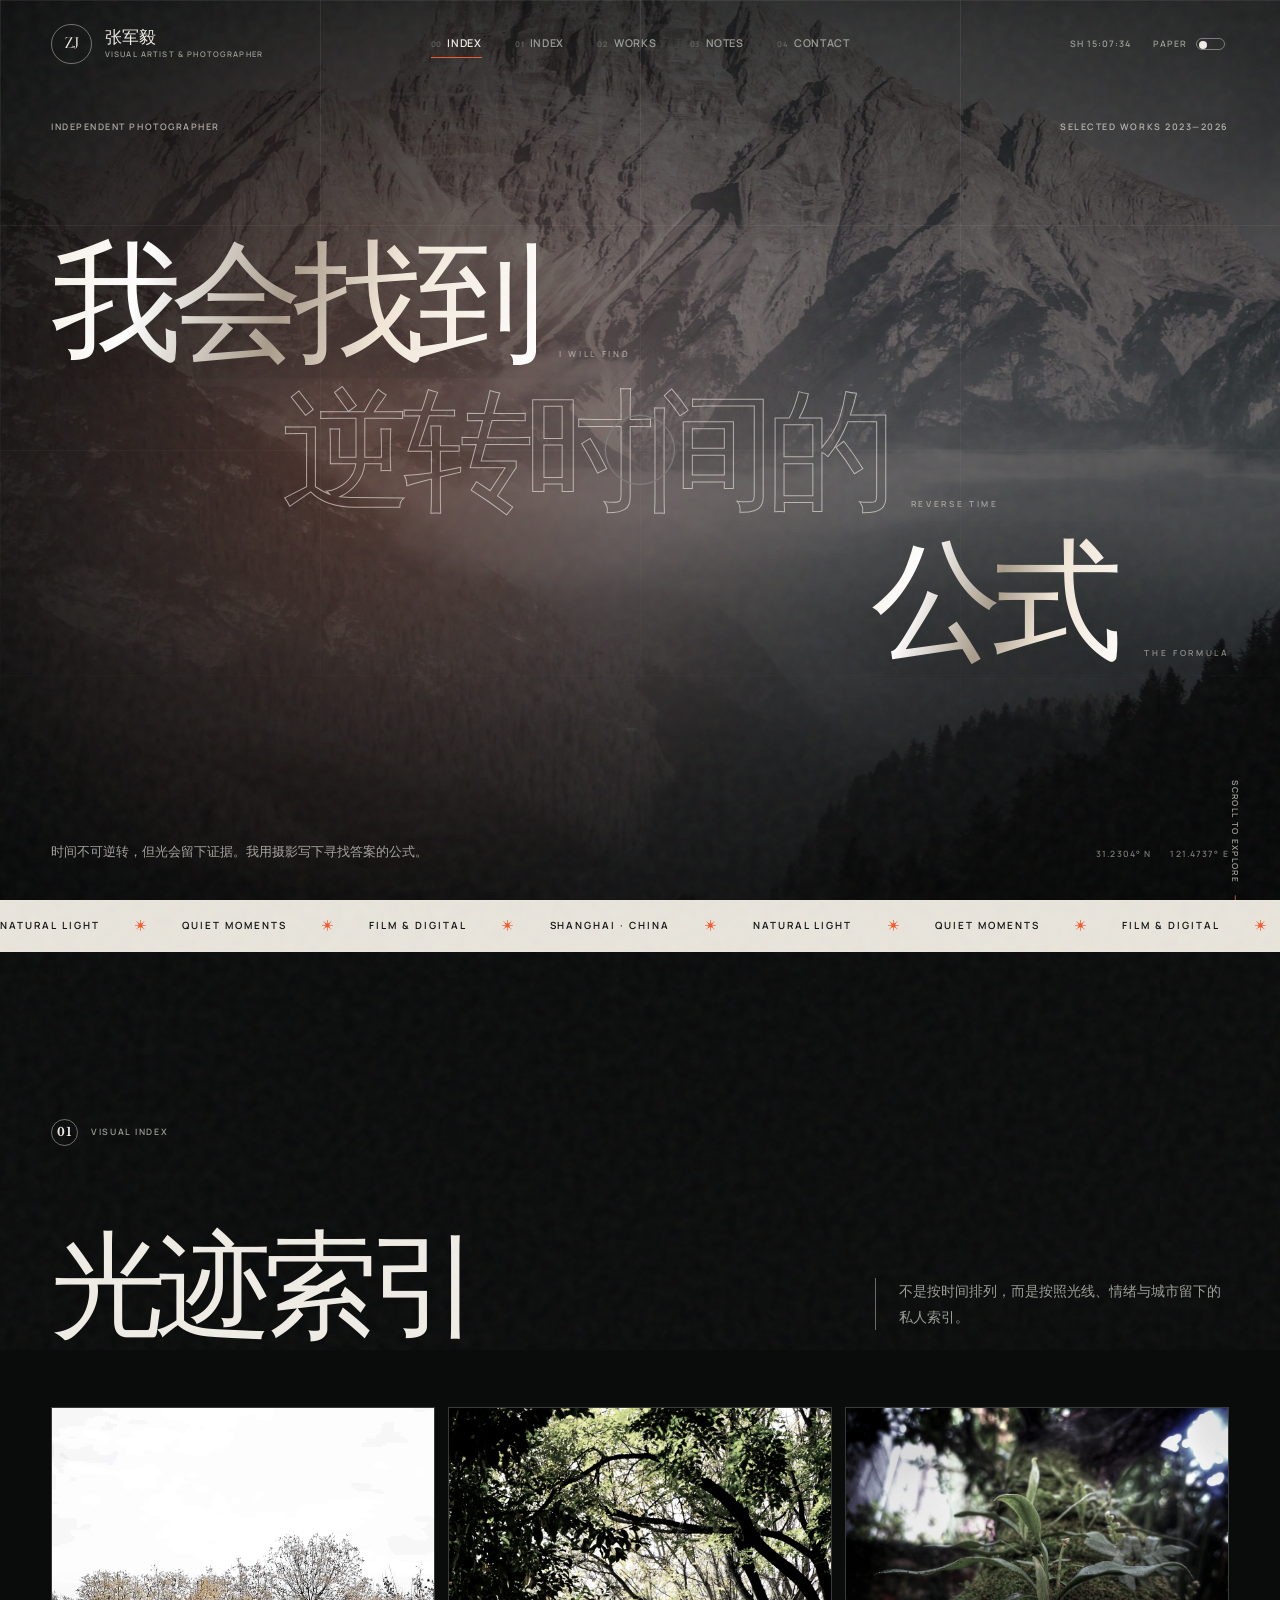
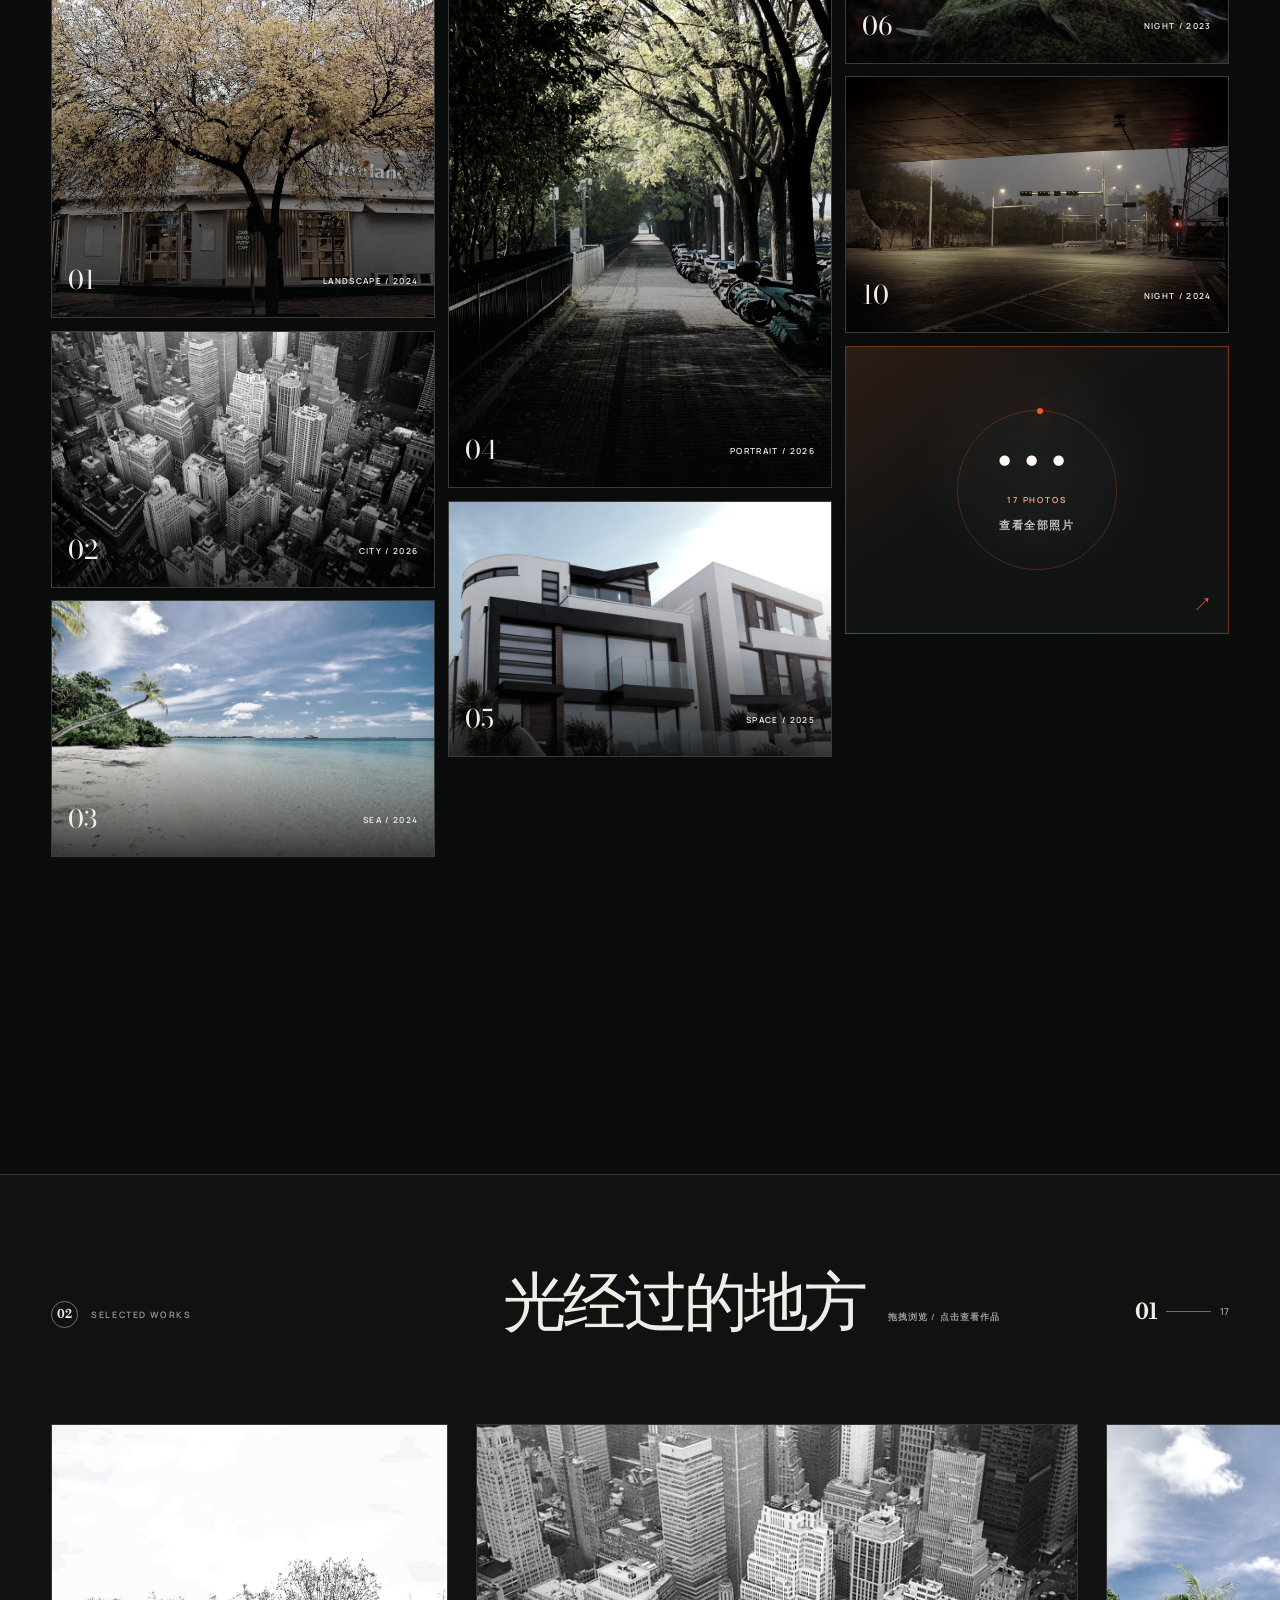
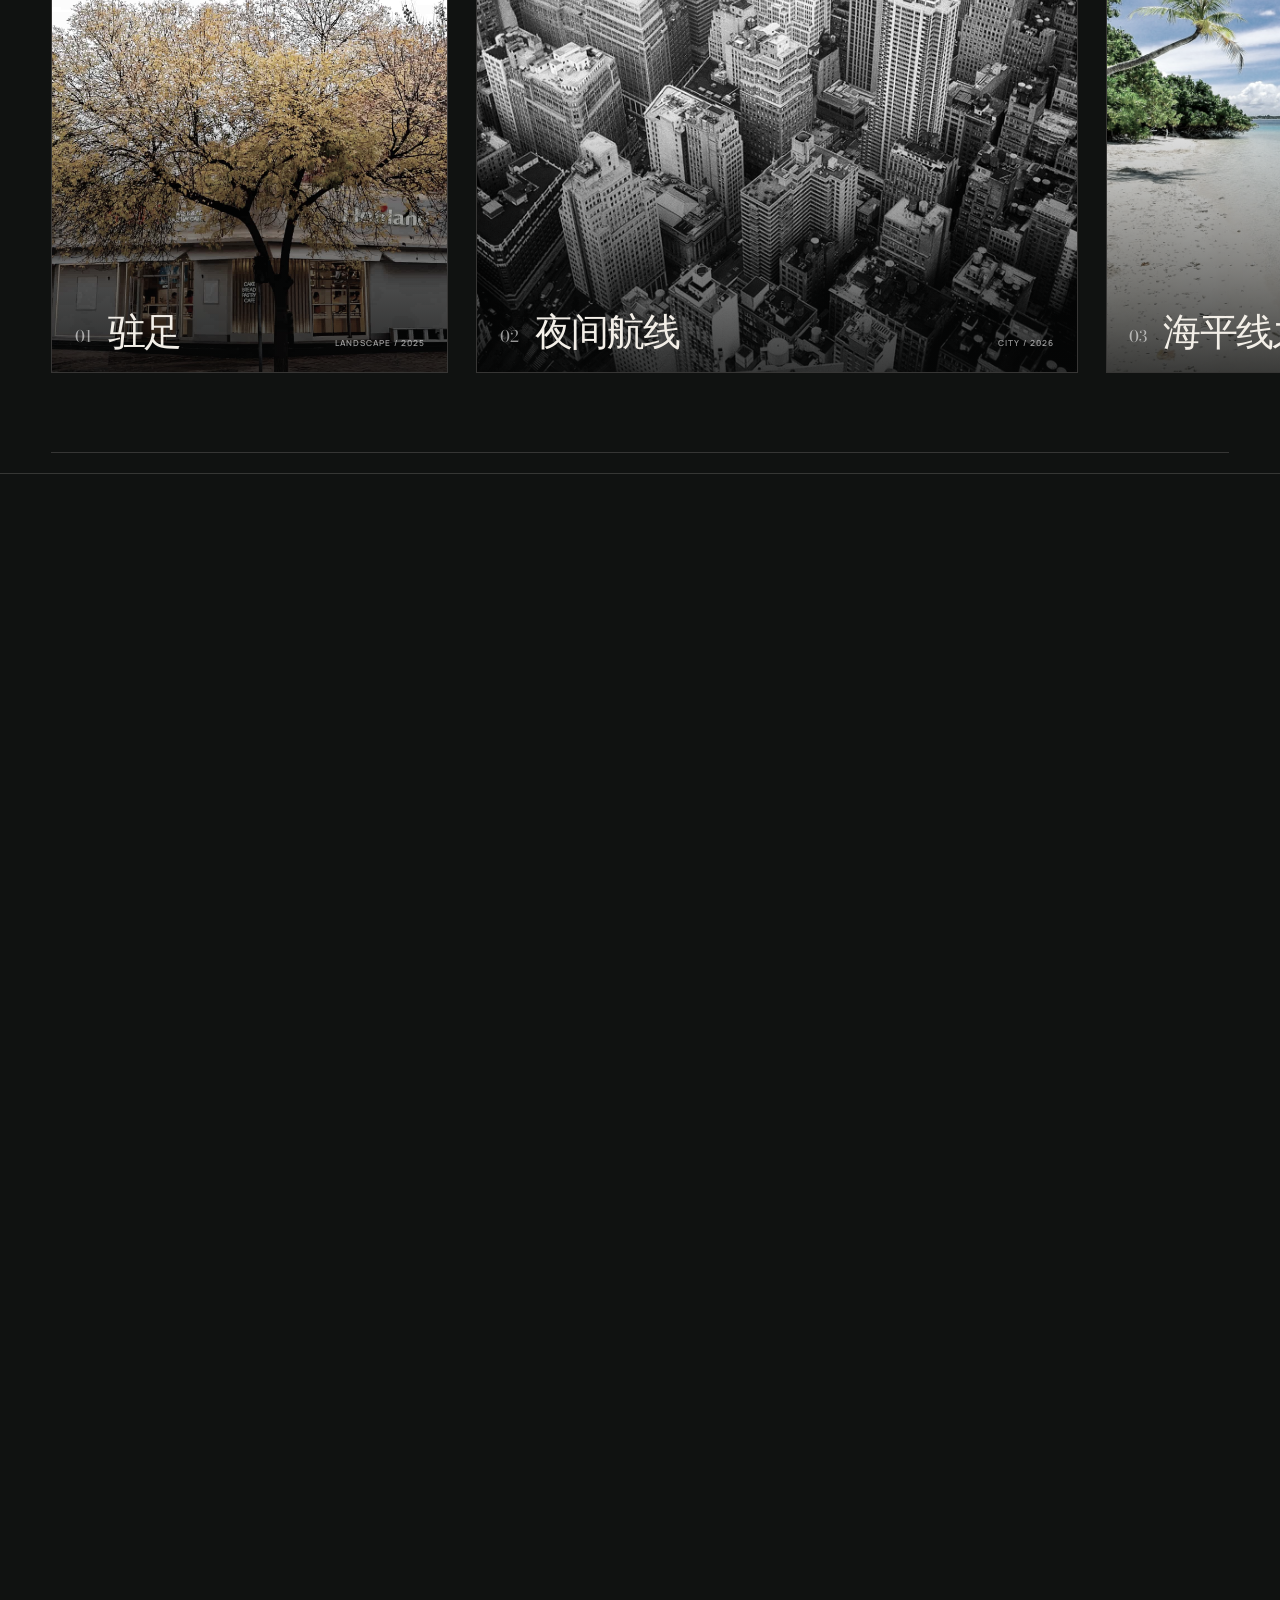
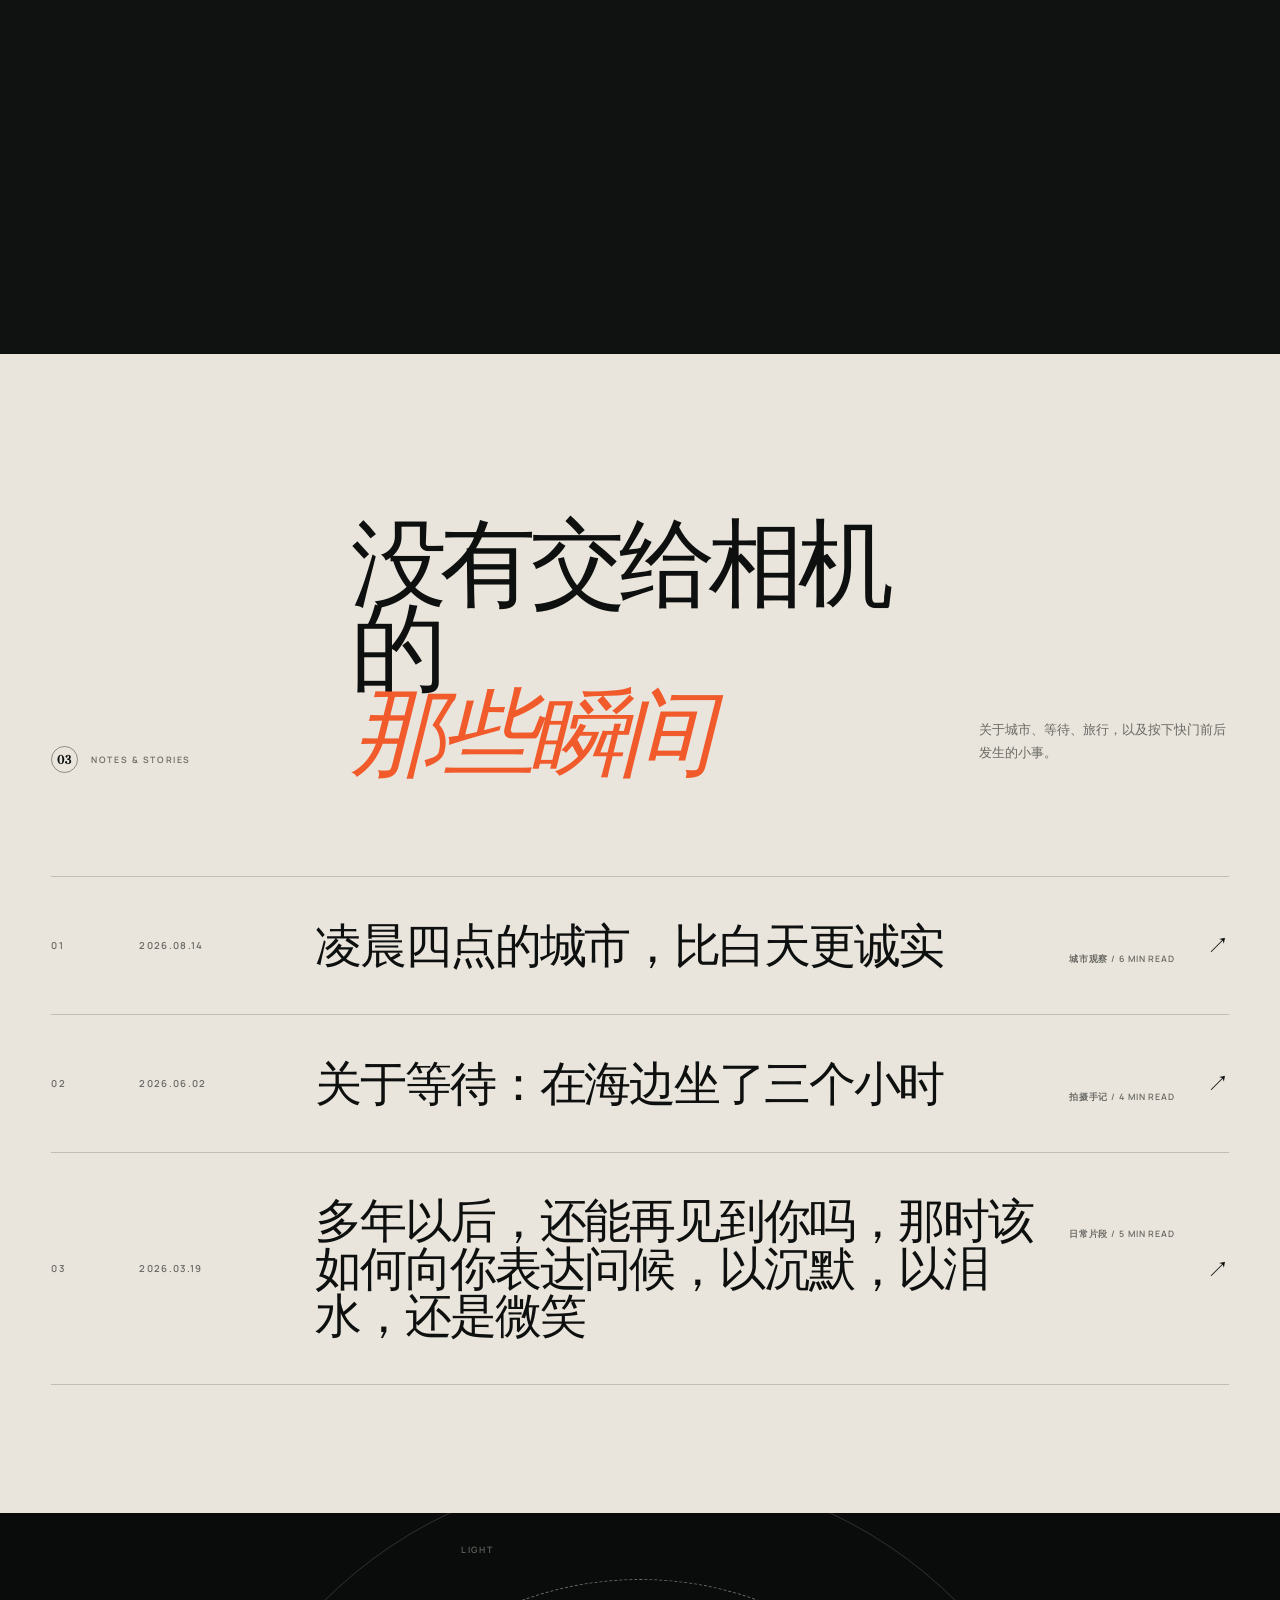
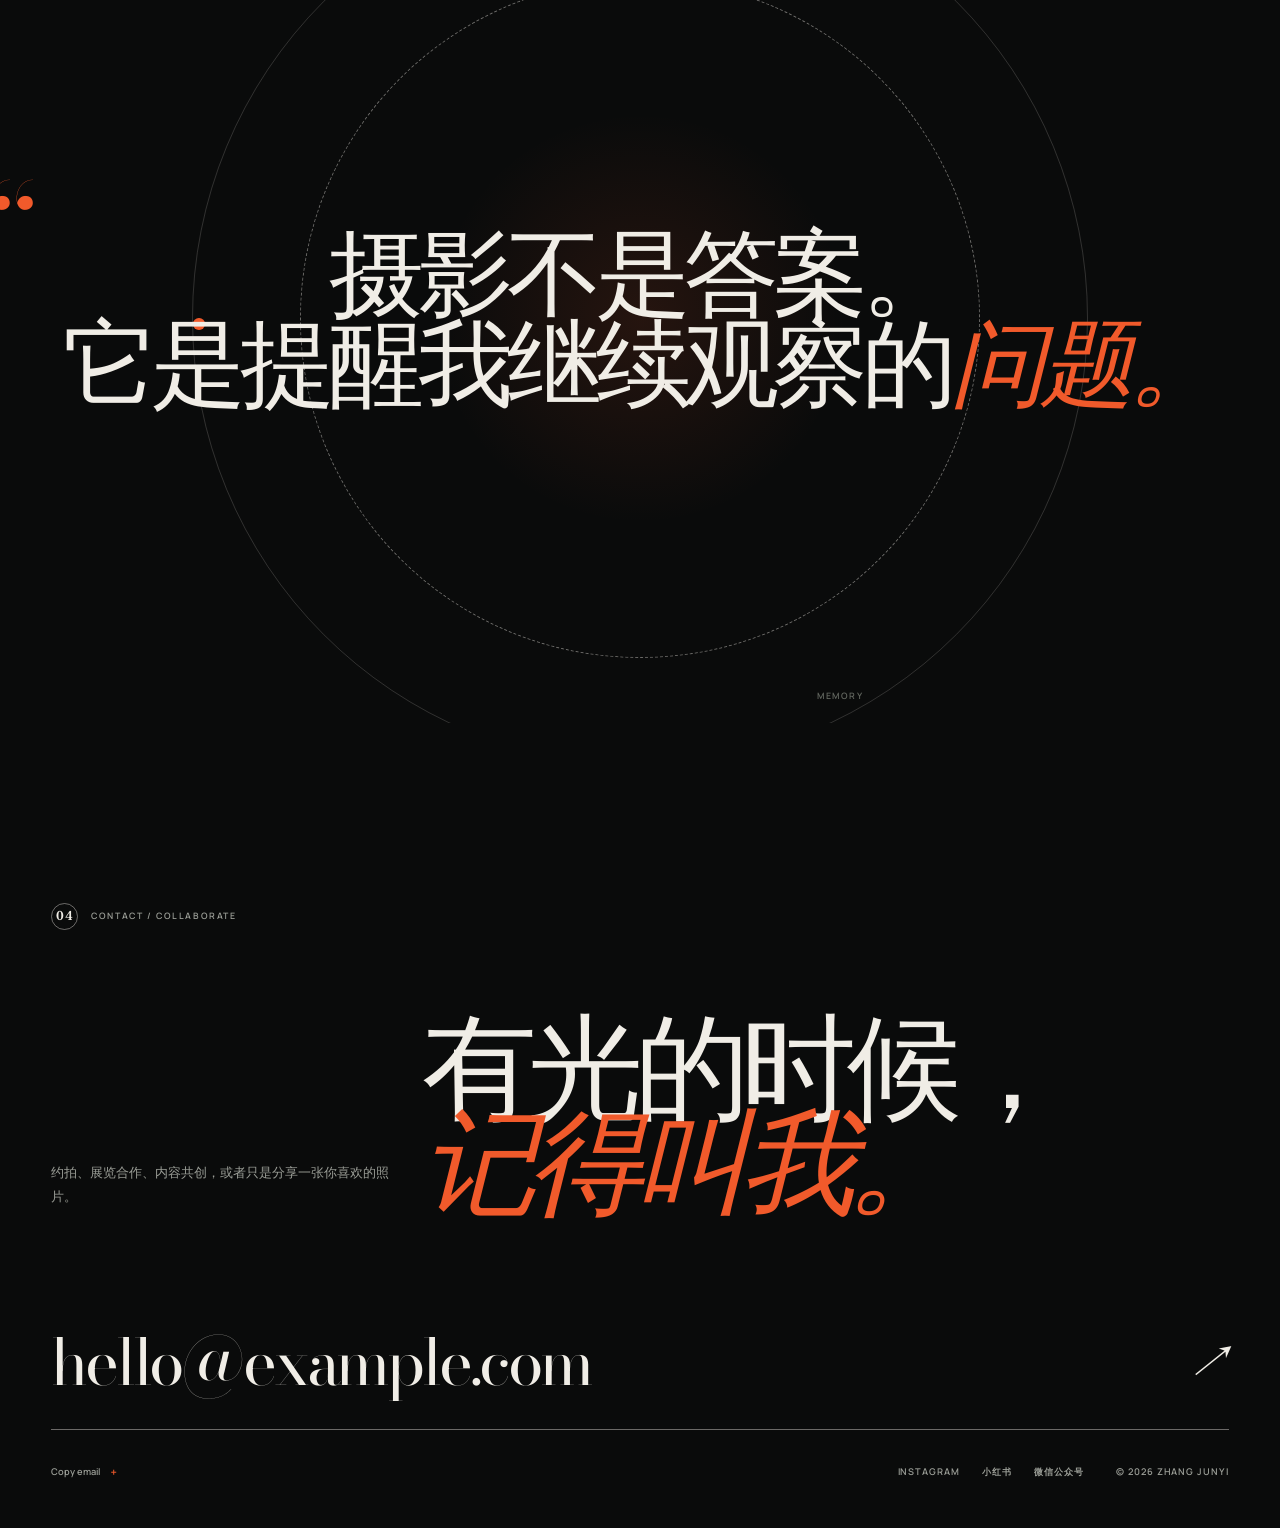
==== index.html @ 3966e8c6 "2" ====
<!doctype html>
<html lang="zh-CN" data-theme="dark">
<head>
  <meta charset="utf-8">
  <meta name="viewport" content="width=device-width, initial-scale=1">
  <meta name="theme-color" content="#0a0b0b">
  <meta name="description" content="张军毅的个人摄影与文字作品集：时间不可逆转，但光会留下证据。">
  <title>我会找到逆转时间的公式 — Zhang Junyi</title>
  <link rel="icon" href="assets/favicon.svg" type="image/svg+xml">
  <link rel="stylesheet" href="fonts.css">
  <link rel="stylesheet" href="styles.css">
</head>
<body class="is-loading">
  <div class="page-noise" aria-hidden="true"></div>
  <div class="scroll-progress" aria-hidden="true"><i></i></div>
  <div class="cursor" id="cursor" aria-hidden="true"><span>VIEW</span></div>

  <div class="loader" id="loader" aria-hidden="true">
    <div class="loader-top">
      <span>ZHANG JUNYI / VISUAL DIARY</span>
      <span>SHANGHAI · 31.2304° N</span>
    </div>
    <div class="loader-center">
      <span class="loader-mark">ZJ</span>
      <span class="loader-copy">把生活，留在光里。</span>
    </div>
    <div class="loader-bottom">
      <span class="loader-count" id="loader-count">00</span>
      <div class="loader-line"><i></i></div>
      <span>LOADING EXPERIENCE</span>
    </div>
  </div>

  <header class="site-header" id="site-header">
    <div class="header-inner">
      <a class="brand" href="#home" aria-label="张军毅个人作品集首页">
        <span class="brand-mark">ZJ</span>
        <span class="brand-name">张军毅<small>Visual Artist &amp; Photographer</small></span>
      </a>

      <nav class="primary-nav" id="primary-nav" aria-label="主导航">
        <a href="#home" class="nav-link is-active"><span>00</span>Index</a>
        <a href="#manifesto" class="nav-link"><span>01</span>Index</a>
        <a href="#works" class="nav-link"><span>02</span>Works</a>
        <a href="#journal" class="nav-link"><span>03</span>Notes</a>
        <a href="#contact" class="nav-link"><span>04</span>Contact</a>
      </nav>

      <div class="header-tools">
        <span class="local-time" id="local-time">SH 00:00:00</span>
        <button class="theme-toggle" id="theme-toggle" type="button" aria-label="切换明暗主题">
          <span class="theme-label">PAPER</span>
          <i aria-hidden="true"></i>
        </button>
        <button class="menu-toggle" id="menu-toggle" type="button" aria-label="打开菜单" aria-expanded="false" aria-controls="primary-nav">
          <i></i><i></i>
        </button>
      </div>
    </div>
  </header>

  <main>
    <section class="hero" id="home" aria-labelledby="hero-title">
      <div class="hero-photo" aria-hidden="true">
        <img src="assets/photos/photo-08.jpg" alt="" width="1800" height="1200">
      </div>
      <div class="hero-grid" aria-hidden="true"></div>

      <div class="hero-kicker hero-reveal">
        <span>Independent photographer</span>
        <span>Selected works 2023—2026</span>
      </div>

      <h1 class="hero-title hero-title-formula" id="hero-title">
        <span class="title-line title-line-first">
          <span class="title-inner">我会找到</span>
          <small>I will find</small>
        </span>
        <span class="title-line title-line-alt">
          <span class="title-inner">逆转时间的</span>
          <em>reverse time</em>
        </span>
        <span class="title-line title-line-final">
          <span class="title-inner">公式</span>
          <small>The formula</small>
        </span>
      </h1>

      <div class="hero-footer hero-reveal">
        <p>时间不可逆转，但光会留下证据。我用摄影写下寻找答案的公式。</p>
        <div class="hero-coordinates">
          <span>31.2304° N</span>
          <span>121.4737° E</span>
        </div>
      </div>

      <a class="hero-scroll" href="#manifesto" aria-label="向下浏览">
        <span>Scroll to explore</span>
        <i></i>
      </a>
    </section>

    <div class="marquee" aria-hidden="true">
      <div class="marquee-track">
        <span>NATURAL LIGHT</span><i>✳</i><span>QUIET MOMENTS</span><i>✳</i><span>FILM &amp; DIGITAL</span><i>✳</i><span>SHANGHAI · CHINA</span><i>✳</i>
        <span>NATURAL LIGHT</span><i>✳</i><span>QUIET MOMENTS</span><i>✳</i><span>FILM &amp; DIGITAL</span><i>✳</i><span>SHANGHAI · CHINA</span><i>✳</i>
      </div>
    </div>

    <section class="manifesto" id="manifesto" aria-labelledby="manifesto-title">
      <div class="section-frame">
        <div class="section-index reveal"><span>01</span><span>VISUAL INDEX</span></div>

                <div class="archive-head">
          <h2 id="manifesto-title" class="reveal">光迹索引</h2>
          <p class="archive-intro reveal">不是按时间排列，而是按照光线、情绪与城市留下的私人索引。</p>
        </div>

        <div class="archive-grid reveal">
          <figure class="archive-item" aria-label="驻足">
            <span class="archive-image"><img src="assets/photos/photo-01.jpg" alt="驻足" width="1200" height="1600" loading="lazy"></span>
            <span class="archive-caption"><strong>01</strong><small>Landscape / 2024</small></span>
          </figure>
          <figure class="archive-item" aria-label="查看作品归档：夜间航线">
            <span class="archive-image"><img src="assets/photos/photo-02.jpg" alt="夜间航线" width="1800" height="1200" loading="lazy"></span>
            <span class="archive-caption"><strong>02</strong><small>City / 2026</small></span>
          </figure>
          <figure class="archive-item" aria-label="查看作品归档：海平线之外">
            <span class="archive-image"><img src="assets/photos/photo-03.jpg" alt="海平线之外" width="1800" height="1200" loading="lazy"></span>
            <span class="archive-caption"><strong>03</strong><small>Sea / 2024</small></span>
          </figure>
          <figure class="archive-item" aria-label="查看作品归档：绿色">
            <span class="archive-image"><img src="assets/photos/photo-13.jpg" alt="绿色" width="1400" height="1800" loading="lazy"></span>
            <span class="archive-caption"><strong>04</strong><small>Portrait / 2026</small></span>
          </figure>
          <figure class="archive-item" aria-label="查看作品归档：建筑的回声">
            <span class="archive-image"><img src="assets/photos/photo-05.jpg" alt="建筑的回声" width="1800" height="1200" loading="lazy"></span>
            <span class="archive-caption"><strong>05</strong><small>Space / 2025</small></span>
          </figure>
          <figure class="archive-item" aria-label="查看作品归档：移动的窗">
            <span class="archive-image"><img src="assets/photos/photo-06.jpg" alt="移动的窗" width="1800" height="1200" loading="lazy"></span>
            <span class="archive-caption"><strong>06</strong><small>Night / 2023</small></span>
          </figure>
          <figure class="archive-item" aria-label="查看作品归档：等待">
            <span class="archive-image"><img src="assets/photos/photo-10.jpg" alt="等待" width="1800" height="1200" loading="lazy"></span>
            <span class="archive-caption"><strong>10</strong><small>Night / 2024</small></span>
          </figure>
          <a class="archive-more" href="archive.html" aria-label="查看全部照片">
            <span class="archive-more-ring" aria-hidden="true"></span>
            <span class="archive-more-mark">···</span>
            <span class="archive-more-count">17 Photos</span>
            <span class="archive-more-label">查看全部照片</span>
            <span class="archive-more-arrow" aria-hidden="true">↗</span>
          </a>
        </div>

<div class="manifesto-data reveal">
          <div><span>Archive</span><strong>2023—2026</strong></div>
          <div><span>Entries</span><strong>17 Photographs</strong></div>
          <div><span>Index</span><strong>Light · City · People</strong></div>
          <div><span>Status</span><strong class="status-live"><i></i>Continuously updated</strong></div>
        </div>
      </div>
    </section>

    <section class="works-pin" id="works" aria-labelledby="works-title">
      <div class="works-sticky">
        <div class="works-head">
          <div class="section-index"><span>02</span><span>SELECTED WORKS</span></div>
          <div class="works-title-wrap">
            <h2 id="works-title">光经过的地方</h2>
            <p>拖拽浏览 / 点击查看作品</p>
          </div>
          <div class="works-counter"><span id="works-current">01</span><i></i><span>17</span></div>
        </div>

        <div class="works-viewport">
          <div class="works-track" id="works-track">
            <button class="work-card work-card-wide" type="button" data-index="0" data-src="assets/photos/photo-01.jpg" data-title="驻足" data-meta="石家庄 · Film · 2024" data-description="你会不会忽然的出现，在街角的咖啡店。" aria-label="查看作品：驻足">
              <span class="work-image"><img src="assets/photos/photo-01.jpg" alt="驻足" width="1200" height="1600" loading="lazy"></span>
              <span class="work-info"><span class="work-num">01</span><strong>驻足</strong><small>Landscape / 2025</small></span>
            </button>

            <button class="work-card work-card-regular" type="button" data-index="1" data-src="assets/photos/photo-02.jpg" data-title="夜间航线" data-meta="上海 · Digital · 2026" data-description="雨把霓虹揉成一层很薄的雾。绿灯亮起时，所有人都走向各自的生活。" aria-label="查看作品：夜间航线">
              <span class="work-image"><img src="assets/photos/photo-02.jpg" alt="夜间航线" width="1800" height="1200" loading="lazy"></span>
              <span class="work-info"><span class="work-num">02</span><strong>夜间航线</strong><small>City / 2026</small></span>
            </button>

            <button class="work-card work-card-regular" type="button" data-index="2" data-src="assets/photos/photo-03.jpg" data-title="海平线之外" data-meta="青岛 · Film · 2024" data-description="那天风很大，海没有说话。我们坐到潮水漫过鞋边，才决定回去。" aria-label="查看作品：海平线之外">
              <span class="work-image"><img src="assets/photos/photo-03.jpg" alt="海平线之外" width="1800" height="1200" loading="lazy"></span>
              <span class="work-info"><span class="work-num">03</span><strong>海平线之外</strong><small>Coast / 2024</small></span>
            </button>

            <button class="work-card work-card-wide" type="button" data-index="3" data-src="assets/photos/photo-13.jpg" data-title="绿色" data-meta="石家庄 · Digital · 2026" data-description="我觉得我的身体是死的，别人对我说笑，我也会笑，但是不会开心，多么美丽的绿色啊，为什么还是会难过。" aria-label="查看作品：绿色">
              <span class="work-image"><img src="assets/photos/photo-13.jpg" alt="绿色" width="1400" height="1800" loading="lazy"></span>
              <span class="work-info"><span class="work-num">04</span><strong>绿色</strong><small>Portrait / 2026</small></span>
            </button>

            <button class="work-card work-card-regular" type="button" data-index="4" data-src="assets/photos/photo-05.jpg" data-title="建筑的回声" data-meta="泉州 · Digital · 2025" data-description="阳光把巷子切成两半。我们走进阴影，又从另一边回到夏天。" aria-label="查看作品：建筑的回声">
              <span class="work-image"><img src="assets/photos/photo-05.jpg" alt="建筑的回声" width="1800" height="1200" loading="lazy"></span>
              <span class="work-info"><span class="work-num">05</span><strong>建筑的回声</strong><small>Architecture / 2025</small></span>
            </button>

            <button class="work-card work-card-regular" type="button" data-index="5" data-src="assets/photos/photo-06.jpg" data-title="移动的窗" data-meta="重庆 · Digital · 2023" data-description="站台渐渐空了。远处的灯像一条被拉长的句子，在黑暗里结束。" aria-label="查看作品：移动的窗">
              <span class="work-image"><img src="assets/photos/photo-06.jpg" alt="移动的窗" width="1800" height="1200" loading="lazy"></span>
              <span class="work-info"><span class="work-num">06</span><strong>移动的窗</strong><small>Motion / 2023</small></span>
            </button>

            <button class="work-card work-card-wide" type="button" data-index="6" data-src="assets/photos/photo-07.jpg" data-title="绿色沉默" data-meta="大理 · Film · 2025" data-description="草叶朝同一个方向倾斜。看不见的风，因此有了自己的形状。" aria-label="查看作品：绿色沉默">
              <span class="work-image"><img src="assets/photos/photo-07.jpg" alt="绿色沉默" width="1800" height="1200" loading="lazy"></span>
              <span class="work-info"><span class="work-num">07</span><strong>绿色沉默</strong><small>Nature / 2025</small></span>
            </button>

            <button class="work-card work-card-regular" type="button" data-index="7" data-src="assets/photos/photo-08.jpg" data-title="暮色校准" data-meta="上海 · Digital · 2026" data-description="天色从橘色退到深蓝，只用了七分钟。城市的灯便接住了整个夜晚。" aria-label="查看作品：暮色校准">
              <span class="work-image"><img src="assets/photos/photo-08.jpg" alt="暮色校准" width="1800" height="1200" loading="lazy"></span>
              <span class="work-info"><span class="work-num">08</span><strong>暮色校准</strong><small>Dusk / 2026</small></span>
            </button>

            <button class="work-card work-card-regular" type="button" data-index="8" data-src="assets/photos/photo-09.jpg" data-title="无人的房间" data-meta="苏州 · Film · 2024" data-description="门开着，屋里没有人。桌上的杯子还留下一点温度，像刚刚有人离开。" aria-label="查看作品：无人的房间">
              <span class="work-image"><img src="assets/photos/photo-09.jpg" alt="无人的房间" width="1800" height="1200" loading="lazy"></span>
              <span class="work-info"><span class="work-num">09</span><strong>无人的房间</strong><small>Still life / 2024</small></span>
            </button>

            <button class="work-card work-card-regular" type="button" data-index="8" data-src="assets/photos/photo-10.jpg" data-title="等待" data-meta="石家庄 · Film · 2024" data-description="我知道在这个世界上，总有一个人在等着我，无论何时无论何地，我知道，她就在那里。" aria-label="查看作品：等待">
              <span class="work-image"><img src="assets/photos/photo-10.jpg" alt="等待" width="1800" height="1200" loading="lazy"></span>
              <span class="work-info"><span class="work-num">10</span><strong>等待</strong><small>Still life / 2024</small></span>
            </button>
          </div>
        </div>

        <div class="works-progress" aria-hidden="true"><i id="works-progress-bar"></i></div>
      </div>
    </section>

    <section class="journal" id="journal" aria-labelledby="journal-title">
      <div class="section-frame">
        <div class="journal-head reveal">
          <div class="section-index"><span>03</span><span>NOTES &amp; STORIES</span></div>
          <h2 id="journal-title">没有交给相机的<br><em>那些瞬间</em></h2>
          <p>关于城市、等待、旅行，以及按下快门前后发生的小事。</p>
        </div>

        <div class="journal-list">
          <button class="journal-row reveal" type="button" data-post="city-4am" data-preview="assets/photos/photo-02.jpg">
            <span class="journal-no">01</span>
            <span class="journal-date">2026.08.14</span>
            <span class="journal-main"><strong>凌晨四点的城市，比白天更诚实</strong><small>城市观察 / 6 min read</small></span>
            <span class="journal-arrow">↗</span>
          </button>
          <button class="journal-row reveal" type="button" data-post="seaside-wait" data-preview="assets/photos/photo-03.jpg">
            <span class="journal-no">02</span>
            <span class="journal-date">2026.06.02</span>
            <span class="journal-main"><strong>关于等待：在海边坐了三个小时</strong><small>拍摄手记 / 4 min read</small></span>
            <span class="journal-arrow">↗</span>
          </button>
          <button class="journal-row reveal" type="button" data-post="twelve-frames" data-preview="assets/photos/photo-01.jpg">
            <span class="journal-no">03</span>
            <span class="journal-date">2026.03.19</span>
            <span class="journal-main"><strong>多年以后，还能再见到你吗，那时该如何向你表达问候，以沉默，以泪水，还是微笑</strong><small>日常片段 / 5 min read</small></span>
            <span class="journal-arrow">↗</span>
          </button>
        </div>
        <div class="journal-preview" id="journal-preview" aria-hidden="true"><img src="assets/photos/photo-02.jpg" alt=""></div>
      </div>
    </section>

    <section class="quote-section" aria-label="创作理念">
      <div class="quote-orbit" aria-hidden="true"><span>LIGHT</span><i></i><span>MEMORY</span></div>
      <blockquote class="reveal">
        <span>“</span>
        摄影不是答案。<br>它是提醒我继续观察的<em>问题。</em>
      </blockquote>
    </section>

    <section class="contact" id="contact" aria-labelledby="contact-title">
      <div class="section-frame">
        <div class="section-index reveal"><span>04</span><span>CONTACT / COLLABORATE</span></div>
        <div class="contact-head reveal">
          <p>约拍、展览合作、内容共创，或者只是分享一张你喜欢的照片。</p>
          <h2 id="contact-title">有光的时候，<br><em>记得叫我。</em></h2>
        </div>

        <a class="contact-mail" href="mailto:hello@example.com">
          <span>hello@example.com</span>
          <i>↗</i>
        </a>

        <div class="contact-bottom">
          <button class="copy-button" type="button" data-copy="hello@example.com">Copy email <span>＋</span></button>
          <div class="social-links">
            <a href="#contact">Instagram</a>
            <a href="#contact">小红书</a>
            <a href="#contact">微信公众号</a>
          </div>
          <span>© <span id="year">2026</span> Zhang Junyi</span>
        </div>
      </div>
    </section>
  </main>

  <dialog class="lightbox" id="lightbox" aria-labelledby="lightbox-title">
    <div class="lightbox-shell">
      <button class="dialog-close lightbox-close" type="button" aria-label="关闭作品">×</button>
      <div class="lightbox-media"><img id="lightbox-image" src="assets/photos/photo-01.jpg" alt="" width="1200" height="1600"></div>
      <div class="lightbox-info">
        <span class="lightbox-index" id="lightbox-index">01 / 09</span>
        <h3 id="lightbox-title">驻足</h3>
        <p class="lightbox-meta" id="lightbox-meta">石家庄 · Film · 2024</p>
        <p class="lightbox-description" id="lightbox-description">你会不会忽然的出现，在街角的咖啡店。</p>
        <div class="lightbox-actions">
          <button type="button" id="lightbox-prev">← Prev</button>
          <button type="button" id="lightbox-next">Next →</button>
        </div>
      </div>
    </div>
  </dialog>

  <dialog class="post-dialog" id="post-dialog" aria-labelledby="post-title">
    <article class="post-sheet">
      <button class="dialog-close post-close" type="button" aria-label="关闭文章">×</button>
      <div class="post-top">
        <span id="post-meta">城市观察 · 2026.08.14</span>
        <span>ZHANG JUNYI / JOURNAL</span>
      </div>
      <h2 id="post-title">凌晨四点的城市，比白天更诚实</h2>
      <div class="post-content" id="post-content"></div>
      <footer class="post-end"><span>END OF NOTE</span><button type="button" data-close-post>Close note ↑</button></footer>
    </article>
  </dialog>

  <div class="toast" id="toast" role="status" aria-live="polite">Email copied</div>
  <script src="app.js"></script>
</body>
</html>
---- fonts.css ----
@font-face {
  font-family: "Bodoni Moda";
  src: url("assets/fonts/bodoni-moda-400-normal.woff2") format("woff2");
  font-style: normal;
  font-weight: 400;
  font-display: swap;
}

@font-face {
  font-family: "Bodoni Moda";
  src: url("assets/fonts/bodoni-moda-500-normal.woff2") format("woff2");
  font-style: normal;
  font-weight: 500;
  font-display: swap;
}

@font-face {
  font-family: "Manrope";
  src: url("assets/fonts/manrope-400-normal.woff2") format("woff2");
  font-style: normal;
  font-weight: 400;
  font-display: swap;
}

@font-face {
  font-family: "Manrope";
  src: url("assets/fonts/manrope-500-normal.woff2") format("woff2");
  font-style: normal;
  font-weight: 500;
  font-display: swap;
}

@font-face {
  font-family: "Manrope";
  src: url("assets/fonts/manrope-600-normal.woff2") format("woff2");
  font-style: normal;
  font-weight: 600;
  font-display: swap;
}
---- styles.css ----
:root {
  --bg: #0a0b0b;
  --bg-soft: #101211;
  --surface: #151715;
  --text: #f0ede6;
  --muted: #9a9d96;
  --faint: #62665f;
  --line: rgba(240, 237, 230, 0.17);
  --line-strong: rgba(240, 237, 230, 0.42);
  --accent: #f15a2b;
  --accent-soft: #ffb087;
  --inverse: #e9e5dc;
  --inverse-text: #0e100f;
  --font-display: "Bodoni Moda", "Songti SC", "SimSun", Georgia, serif;
  --font-sans: "Manrope", "PingFang SC", "Microsoft YaHei", sans-serif;
  --gutter: clamp(1.25rem, 4vw, 4.5rem);
  --ease-out: cubic-bezier(0.16, 1, 0.3, 1);
  --ease-smooth: cubic-bezier(0.65, 0, 0.35, 1);
}

html[data-theme="light"] {
  --bg: #ebe7df;
  --bg-soft: #e1ddd5;
  --surface: #f6f2ea;
  --text: #121412;
  --muted: #666962;
  --faint: #92958e;
  --line: rgba(18, 20, 18, 0.16);
  --line-strong: rgba(18, 20, 18, 0.4);
  --accent: #db4b20;
  --accent-soft: #b63716;
  --inverse: #111311;
  --inverse-text: #f0ede6;
}

*,
*::before,
*::after {
  box-sizing: border-box;
}

html {
  scroll-behavior: smooth;
  color-scheme: dark;
}

html[data-theme="light"] {
  color-scheme: light;
}

body {
  margin: 0;
  overflow-x: hidden;
  background: var(--bg);
  color: var(--text);
  font-family: var(--font-sans);
  font-size: 16px;
  line-height: 1.6;
  -webkit-font-smoothing: antialiased;
  text-rendering: optimizeLegibility;
  transition: background-color 0.6s var(--ease-smooth), color 0.6s var(--ease-smooth);
}

body.is-loading,
body.modal-open {
  overflow: hidden;
}

body::selection {
  background: var(--accent);
  color: #fff;
}

a,
button {
  color: inherit;
}

a {
  text-decoration: none;
}

button {
  font: inherit;
}

img,
svg {
  display: block;
  max-width: 100%;
}

p,
h1,
h2,
h3,
figure,
blockquote {
  margin: 0;
}

.page-noise {
  position: fixed;
  inset: -50%;
  z-index: 180;
  pointer-events: none;
  opacity: 0.08;
  background-image: url("data:image/svg+xml,%3Csvg viewBox='0 0 180 180' xmlns='http://www.w3.org/2000/svg'%3E%3Cfilter id='n'%3E%3CfeTurbulence type='fractalNoise' baseFrequency='.86' numOctaves='4' stitchTiles='stitch'/%3E%3C/filter%3E%3Crect width='100%25' height='100%25' filter='url(%23n)' opacity='.65'/%3E%3C/svg%3E");
  animation: grain-shift 0.22s steps(2) infinite;
}

@keyframes grain-shift {
  0% { transform: translate3d(0, 0, 0); }
  25% { transform: translate3d(2%, -1%, 0); }
  50% { transform: translate3d(-1%, 2%, 0); }
  75% { transform: translate3d(1%, 1%, 0); }
  100% { transform: translate3d(-2%, -1%, 0); }
}

.scroll-progress {
  position: fixed;
  top: 0;
  left: 0;
  z-index: 120;
  width: 100%;
  height: 2px;
  pointer-events: none;
}

.scroll-progress i {
  display: block;
  width: 100%;
  height: 100%;
  background: var(--accent);
  transform: scaleX(0);
  transform-origin: left center;
}

.loader {
  position: fixed;
  inset: 0;
  z-index: 300;
  display: grid;
  grid-template-rows: auto 1fr auto;
  padding: clamp(1.25rem, 3vw, 2.5rem);
  background: #0b0c0c;
  color: #f1eee6;
  clip-path: inset(0 0 0 0);
  transition: clip-path 1.05s var(--ease-smooth), visibility 1.05s;
}

body.is-ready .loader {
  visibility: hidden;
  pointer-events: none;
  clip-path: inset(0 0 100% 0);
}

.loader-top,
.loader-bottom {
  display: flex;
  align-items: center;
  justify-content: space-between;
  gap: 2rem;
  color: rgba(241, 238, 230, 0.58);
  font-size: 0.6rem;
  font-weight: 600;
  letter-spacing: 0.18em;
  text-transform: uppercase;
}

.loader-center {
  display: flex;
  align-items: center;
  justify-content: center;
  gap: clamp(1.5rem, 4vw, 4rem);
}

.loader-mark {
  font-family: var(--font-display);
  font-size: clamp(5rem, 14vw, 12rem);
  letter-spacing: -0.08em;
  line-height: 0.7;
}

.loader-copy {
  padding-left: clamp(1.5rem, 4vw, 4rem);
  border-left: 1px solid rgba(241, 238, 230, 0.22);
  color: rgba(241, 238, 230, 0.76);
  font-family: var(--font-display);
  font-size: clamp(1.1rem, 2vw, 2rem);
}

.loader-bottom {
  display: grid;
  grid-template-columns: 3rem 1fr auto;
}

.loader-count {
  color: #f1eee6;
  font-family: var(--font-display);
  font-size: 1.4rem;
}

.loader-line {
  height: 1px;
  overflow: hidden;
  background: rgba(241, 238, 230, 0.18);
}

.loader-line i {
  display: block;
  width: 0%;
  height: 100%;
  background: #f1eee6;
  transition: width 0.1s linear;
}

.cursor {
  position: fixed;
  top: 0;
  left: 0;
  z-index: 190;
  display: grid;
  place-items: center;
  width: 4.4rem;
  height: 4.4rem;
  border: 1px solid rgba(255, 255, 255, 0.7);
  border-radius: 50%;
  color: #fff;
  pointer-events: none;
  opacity: 0;
  mix-blend-mode: difference;
  transform: translate3d(-50%, -50%, 0);
  transition: width 0.3s var(--ease-out), height 0.3s var(--ease-out), opacity 0.25s ease;
}

.cursor span {
  font-size: 0.48rem;
  font-weight: 700;
  letter-spacing: 0.18em;
  opacity: 0;
  transition: opacity 0.25s ease;
}

body.has-cursor .cursor {
  opacity: 1;
}

body.has-cursor .work-card {
  cursor: none;
}

body.cursor-view .cursor {
  width: 6.5rem;
  height: 6.5rem;
}

body.cursor-view .cursor span {
  opacity: 1;
}

.site-header {
  position: fixed;
  top: 0;
  left: 0;
  z-index: 100;
  width: 100%;
  border-bottom: 1px solid transparent;
  transition: background 0.4s ease, border-color 0.4s ease, backdrop-filter 0.4s ease;
}

.site-header.is-scrolled {
  border-color: var(--line);
  background: color-mix(in srgb, var(--bg) 82%, transparent);
  backdrop-filter: blur(18px);
}

.header-inner {
  display: grid;
  grid-template-columns: 1fr auto 1fr;
  align-items: center;
  gap: 2rem;
  min-height: 5.5rem;
  padding: 0 var(--gutter);
}

.brand {
  display: inline-flex;
  align-items: center;
  gap: 0.8rem;
  width: fit-content;
}

.brand-mark {
  display: grid;
  place-items: center;
  width: 2.55rem;
  height: 2.55rem;
  border: 1px solid var(--line-strong);
  border-radius: 50%;
  font-family: var(--font-display);
  font-size: 0.9rem;
  transition: background 0.3s ease, color 0.3s ease, transform 0.6s var(--ease-out);
}

.brand:hover .brand-mark {
  background: var(--accent);
  color: #fff;
  transform: rotate(90deg);
}

.brand-name {
  display: grid;
  font-family: var(--font-display);
  font-size: 1.05rem;
  line-height: 1;
}

.brand-name small {
  margin-top: 0.32rem;
  color: var(--muted);
  font-family: var(--font-sans);
  font-size: 0.48rem;
  font-weight: 600;
  letter-spacing: 0.15em;
  text-transform: uppercase;
}

.primary-nav {
  display: flex;
  align-items: center;
  gap: clamp(1.2rem, 2.6vw, 2.7rem);
}

.nav-link {
  position: relative;
  display: inline-flex;
  align-items: baseline;
  gap: 0.35rem;
  padding: 0.35rem 0;
  color: var(--muted);
  font-size: 0.67rem;
  font-weight: 600;
  letter-spacing: 0.06em;
  text-transform: uppercase;
  transition: color 0.25s ease;
}

.nav-link span {
  color: var(--faint);
  font-size: 0.48rem;
}

.nav-link::after {
  content: "";
  position: absolute;
  right: 0;
  bottom: 0;
  left: 0;
  height: 1px;
  background: var(--accent);
  transform: scaleX(0);
  transform-origin: right;
  transition: transform 0.35s var(--ease-out);
}

.nav-link:hover,
.nav-link.is-active {
  color: var(--text);
}

.nav-link:hover::after,
.nav-link.is-active::after {
  transform: scaleX(1);
  transform-origin: left;
}

.header-tools {
  display: flex;
  align-items: center;
  justify-content: flex-end;
  gap: 1.1rem;
}

.local-time {
  color: var(--muted);
  font-size: 0.56rem;
  font-weight: 600;
  letter-spacing: 0.12em;
}

.theme-toggle,
.menu-toggle {
  border: 0;
  background: transparent;
  cursor: pointer;
}

.theme-toggle {
  display: flex;
  align-items: center;
  gap: 0.55rem;
  padding: 0.25rem;
  color: var(--muted);
  font-size: 0.55rem;
  font-weight: 600;
  letter-spacing: 0.12em;
}

.theme-toggle i {
  position: relative;
  display: block;
  width: 1.8rem;
  height: 0.8rem;
  border: 1px solid var(--line-strong);
  border-radius: 999px;
}

.theme-toggle i::after {
  content: "";
  position: absolute;
  top: 2px;
  left: 2px;
  width: 0.5rem;
  height: 0.5rem;
  border-radius: 50%;
  background: var(--text);
  transition: transform 0.35s var(--ease-out);
}

html[data-theme="light"] .theme-toggle i::after {
  transform: translateX(0.95rem);
}

.menu-toggle {
  display: none;
  width: 2.7rem;
  height: 2.7rem;
  padding: 0;
}

.hero {
  position: relative;
  height: 100svh;
  min-height: 42rem;
  overflow: hidden;
  padding: 0 var(--gutter);
  background: #080909;
  color: #f2eee7;
}

.hero-photo {
  position: absolute;
  inset: 0;
  overflow: hidden;
  clip-path: inset(0 0 0 0);
  transform: scale(1.02);
}

.hero-photo::after {
  content: "";
  position: absolute;
  inset: 0;
  background:
    linear-gradient(90deg, rgba(5, 6, 6, 0.88) 0%, rgba(5, 6, 6, 0.44) 48%, rgba(5, 6, 6, 0.56) 100%),
    linear-gradient(0deg, rgba(5, 6, 6, 0.76) 0%, transparent 52%),
    linear-gradient(180deg, rgba(5, 6, 6, 0.65) 0%, transparent 28%);
}

.hero-photo img {
  width: 100%;
  height: 100%;
  object-fit: cover;
  filter: grayscale(0.72) contrast(1.08) brightness(0.88);
}

.hero-grid {
  position: absolute;
  inset: 0;
  pointer-events: none;
  background:
    linear-gradient(rgba(255, 255, 255, 0.075) 1px, transparent 1px) 0 0 / 100% 25%,
    linear-gradient(90deg, rgba(255, 255, 255, 0.075) 1px, transparent 1px) 0 0 / 25% 100%;
  mask-image: linear-gradient(to bottom, #000, transparent 92%);
}

.hero-kicker {
  position: absolute;
  top: 7.5rem;
  right: var(--gutter);
  left: var(--gutter);
  z-index: 3;
  display: flex;
  justify-content: space-between;
  color: rgba(242, 238, 231, 0.68);
  font-size: 0.56rem;
  font-weight: 600;
  letter-spacing: 0.17em;
  text-transform: uppercase;
}

.hero-title {
  position: absolute;
  top: 50%;
  left: var(--gutter);
  z-index: 3;
  width: calc(100% - var(--gutter) * 2);
  transform: translateY(-48%);
  font-family: var(--font-display);
  font-size: clamp(5rem, 15.5vw, 15rem);
  font-weight: 400;
  letter-spacing: -0.09em;
  line-height: 0.72;
}

.title-line {
  display: flex;
  align-items: flex-end;
  gap: clamp(0.8rem, 2vw, 2rem);
  overflow: hidden;
}

.title-line .title-inner {
  display: block;
  transform: translateY(115%);
  transition: transform 1.15s var(--ease-out);
}

body.is-ready .title-line .title-inner {
  transform: translateY(0);
}

body.is-ready .title-line:nth-child(2) .title-inner {
  transition-delay: 0.12s;
}

.title-line small,
.title-line em {
  margin-bottom: 0.55em;
  color: rgba(242, 238, 231, 0.62);
  font-family: var(--font-sans);
  font-size: clamp(0.55rem, 0.85vw, 0.78rem);
  font-style: normal;
  font-weight: 600;
  letter-spacing: 0.24em;
  text-transform: uppercase;
}

.title-line-alt {
  justify-content: flex-end;
  margin-top: 0.1em;
  color: transparent;
  -webkit-text-stroke: 1px rgba(242, 238, 231, 0.62);
}

.title-line-alt em {
  color: var(--accent);
  -webkit-text-stroke: 0;
}

.hero-footer {
  position: absolute;
  right: var(--gutter);
  bottom: 2.4rem;
  left: var(--gutter);
  z-index: 3;
  display: flex;
  justify-content: space-between;
  align-items: flex-end;
  gap: 2rem;
}

.hero-footer p {
  width: min(100%, 31rem);
  color: rgba(242, 238, 231, 0.66);
  font-size: 0.82rem;
}

.hero-coordinates {
  display: flex;
  gap: 1.2rem;
  color: rgba(242, 238, 231, 0.48);
  font-size: 0.54rem;
  font-weight: 600;
  letter-spacing: 0.13em;
}

.hero-scroll {
  position: absolute;
  right: var(--gutter);
  bottom: 7.5rem;
  z-index: 4;
  display: flex;
  align-items: center;
  gap: 0.8rem;
  color: rgba(242, 238, 231, 0.65);
  font-size: 0.52rem;
  font-weight: 600;
  letter-spacing: 0.16em;
  text-transform: uppercase;
  transform: rotate(90deg) translateX(100%);
  transform-origin: right bottom;
}

.hero-scroll i {
  display: block;
  width: 3rem;
  height: 1px;
  overflow: hidden;
  background: rgba(242, 238, 231, 0.25);
}

.hero-scroll i::after {
  content: "";
  display: block;
  width: 45%;
  height: 100%;
  background: var(--accent);
  animation: scroll-dash 1.7s ease-in-out infinite;
}

@keyframes scroll-dash {
  from { transform: translateX(-120%); }
  to { transform: translateX(260%); }
}

.hero-reveal {
  opacity: 0;
  transition: opacity 0.8s ease 0.65s, transform 0.8s var(--ease-out) 0.65s;
}

.hero-kicker.hero-reveal {
  transform: translateY(-1rem);
}

.hero-footer.hero-reveal {
  transform: translateY(1rem);
}

body.is-ready .hero-reveal {
  opacity: 1;
  transform: translateY(0);
}

.marquee {
  position: relative;
  z-index: 5;
  overflow: hidden;
  border-top: 1px solid var(--line);
  border-bottom: 1px solid var(--line);
  background: var(--inverse);
  color: var(--inverse-text);
}

.marquee-track {
  display: flex;
  align-items: center;
  width: max-content;
  gap: 2.2rem;
  padding: 1rem 0;
  animation: marquee-move 32s linear infinite;
}

.marquee-track span {
  font-size: 0.62rem;
  font-weight: 600;
  letter-spacing: 0.2em;
  white-space: nowrap;
}

.marquee-track i {
  color: var(--accent);
  font-size: 0.72rem;
  font-style: normal;
}

@keyframes marquee-move {
  to { transform: translateX(-50%); }
}

.section-frame {
  width: min(calc(100% - var(--gutter) * 2), 1600px);
  margin: 0 auto;
}

.section-index {
  display: flex;
  align-items: center;
  gap: 0.8rem;
  color: var(--muted);
  font-size: 0.55rem;
  font-weight: 600;
  letter-spacing: 0.18em;
  text-transform: uppercase;
}

.section-index span:first-child {
  display: grid;
  place-items: center;
  width: 1.7rem;
  height: 1.7rem;
  border: 1px solid var(--line-strong);
  border-radius: 50%;
  color: var(--text);
  font-family: var(--font-display);
  font-size: 0.72rem;
}

.manifesto {
  scroll-margin-top: 5rem;
  padding: clamp(7rem, 13vw, 13rem) 0 clamp(6rem, 10vw, 10rem);
  background: var(--bg);
}

.manifesto-layout {
  display: grid;
  grid-template-columns: minmax(15rem, 0.65fr) minmax(29rem, 1.35fr);
  gap: clamp(3rem, 10vw, 11rem);
  margin-top: clamp(3.5rem, 7vw, 7rem);
}

.manifesto-aside {
  align-self: start;
}

.portrait-card {
  position: relative;
  padding: 0.65rem;
  border: 1px solid var(--line);
  background: var(--surface);
  transform-style: preserve-3d;
  will-change: transform;
}

.portrait-card::before {
  content: "";
  position: absolute;
  top: -0.85rem;
  right: -0.85rem;
  width: 45%;
  aspect-ratio: 1;
  border-top: 1px solid var(--line-strong);
  border-right: 1px solid var(--line-strong);
  pointer-events: none;
}

.portrait-card img {
  width: 100%;
  aspect-ratio: 4 / 5;
  object-fit: cover;
  filter: grayscale(0.55) contrast(1.04);
}

.portrait-card figcaption {
  display: flex;
  justify-content: space-between;
  gap: 1rem;
  padding: 0.75rem 0.2rem 0.1rem;
  color: var(--muted);
  font-size: 0.52rem;
  font-weight: 600;
  letter-spacing: 0.11em;
  text-transform: uppercase;
}

.manifesto-content h2 {
  font-family: var(--font-display);
  font-size: clamp(3.5rem, 7.8vw, 8.6rem);
  font-weight: 400;
  letter-spacing: -0.075em;
  line-height: 0.88;
}

.manifesto-content h2 em {
  color: transparent;
  font-style: italic;
  -webkit-text-stroke: 1px var(--text);
}

.manifesto-body {
  display: grid;
  grid-template-columns: repeat(2, minmax(0, 1fr));
  gap: clamp(1.5rem, 3vw, 3rem);
  width: min(100%, 50rem);
  margin-top: clamp(3rem, 6vw, 5.5rem);
  margin-left: auto;
  color: var(--muted);
  font-size: clamp(0.88rem, 1.15vw, 1rem);
  line-height: 1.9;
}

.manifesto-data {
  display: grid;
  grid-template-columns: repeat(4, minmax(0, 1fr));
  margin-top: clamp(5rem, 9vw, 9rem);
  border-top: 1px solid var(--line);
  border-bottom: 1px solid var(--line);
}

.manifesto-data > div {
  display: grid;
  gap: 0.45rem;
  padding: 1.65rem 1.4rem 1.75rem 0;
  border-right: 1px solid var(--line);
}

.manifesto-data > div:last-child {
  border-right: 0;
  padding-left: 1.4rem;
}

.manifesto-data span {
  color: var(--faint);
  font-size: 0.52rem;
  font-weight: 600;
  letter-spacing: 0.15em;
  text-transform: uppercase;
}

.manifesto-data strong {
  font-family: var(--font-display);
  font-size: clamp(1.05rem, 1.7vw, 1.45rem);
  font-weight: 400;
}

.status-live {
  display: inline-flex;
  align-items: center;
  gap: 0.55rem;
}

.status-live i {
  width: 0.45rem;
  height: 0.45rem;
  border-radius: 50%;
  background: #77c78e;
  box-shadow: 0 0 0 0 rgba(119, 199, 142, 0.5);
  animation: live-pulse 2s infinite;
}

@keyframes live-pulse {
  70% { box-shadow: 0 0 0 8px rgba(119, 199, 142, 0); }
}

.works-pin {
  position: relative;
  height: 620vh;
  min-height: 620vh;
  scroll-margin-top: 0;
  background: var(--bg-soft);
}

.works-sticky {
  position: sticky;
  top: 0;
  height: 100svh;
  overflow: hidden;
  padding: 6.2rem 0 2.2rem;
  border-top: 1px solid var(--line);
  border-bottom: 1px solid var(--line);
  background: var(--bg-soft);
}

.works-head {
  position: relative;
  z-index: 3;
  display: grid;
  grid-template-columns: minmax(10rem, 0.45fr) 1fr auto;
  align-items: end;
  gap: 2rem;
  padding: 0 var(--gutter);
}

.works-title-wrap {
  display: flex;
  align-items: end;
  justify-content: center;
  gap: 1.5rem;
}

.works-title-wrap h2 {
  font-family: var(--font-display);
  font-size: clamp(2.4rem, 5vw, 5.7rem);
  font-weight: 400;
  letter-spacing: -0.06em;
  line-height: 0.85;
}

.works-title-wrap p {
  margin-bottom: 0.5em;
  color: var(--muted);
  font-size: 0.55rem;
  font-weight: 600;
  letter-spacing: 0.12em;
  white-space: nowrap;
}

.works-counter {
  display: flex;
  align-items: center;
  gap: 0.55rem;
  color: var(--muted);
  font-size: 0.6rem;
  font-weight: 600;
}

.works-counter span:first-child {
  color: var(--text);
  font-family: var(--font-display);
  font-size: 1.3rem;
}

.works-counter i {
  width: 2.8rem;
  height: 1px;
  background: var(--line-strong);
}

.works-viewport {
  position: relative;
  display: flex;
  align-items: center;
  height: calc(100svh - 11.2rem);
  margin-top: 0.6rem;
  overflow: visible;
}

.works-track {
  display: flex;
  align-items: center;
  gap: clamp(1rem, 2.2vw, 2.2rem);
  padding: 0 var(--gutter);
  will-change: transform;
}

.work-card {
  position: relative;
  flex: 0 0 auto;
  height: min(61vh, 800px);
  padding: 0;
  overflow: hidden;
  border: 1px solid var(--line);
  background: #111;
  color: #f3efe8;
  cursor: pointer;
  text-align: left;
}

.work-card-regular {
  width: min(47vw, 790px);
}

.work-card-wide {
  width: min(31vw, 520px);
}

.work-image {
  position: absolute;
  inset: 0;
  overflow: hidden;
}

.work-image::after {
  content: "";
  position: absolute;
  inset: 0;
  background: linear-gradient(to top, rgba(6, 7, 7, 0.78), transparent 52%);
}

.work-image img {
  width: 100%;
  height: 100%;
  object-fit: cover;
  filter: grayscale(0.45) saturate(0.72) contrast(1.04);
  transform: scale(1.015);
  transition: filter 0.85s var(--ease-out), transform 1.2s var(--ease-out);
}

.work-card:hover .work-image img {
  filter: grayscale(0) saturate(0.94) contrast(1.03);
  transform: scale(1.055);
}

.work-info {
  position: absolute;
  right: 0;
  bottom: 0;
  left: 0;
  z-index: 2;
  display: grid;
  grid-template-columns: auto 1fr auto;
  align-items: end;
  gap: 1rem;
  padding: 1.4rem;
}

.work-num {
  color: rgba(255, 255, 255, 0.58);
  font-family: var(--font-display);
  font-size: 1rem;
}

.work-info strong {
  font-family: var(--font-display);
  font-size: clamp(1.7rem, 3vw, 3.2rem);
  font-weight: 400;
  letter-spacing: -0.045em;
  line-height: 0.95;
}

.work-info small {
  color: rgba(255, 255, 255, 0.58);
  font-size: 0.52rem;
  font-weight: 600;
  letter-spacing: 0.12em;
  white-space: nowrap;
  text-transform: uppercase;
}

.works-progress {
  position: absolute;
  right: var(--gutter);
  bottom: 1.2rem;
  left: var(--gutter);
  height: 1px;
  background: var(--line);
}

.works-progress i {
  display: block;
  width: 0%;
  height: 100%;
  background: var(--accent);
  transition: width 0.12s linear;
}

.reveal {
  opacity: 0;
  transform: translateY(2.5rem);
  transition: opacity 0.9s var(--ease-out), transform 0.9s var(--ease-out);
}

.reveal.is-visible {
  opacity: 1;
  transform: translateY(0);
}

.journal {
  position: relative;
  scroll-margin-top: 5rem;
  padding: clamp(7rem, 13vw, 13rem) 0 clamp(6rem, 10vw, 10rem);
  overflow: hidden;
  background: var(--inverse);
  color: var(--inverse-text);
}

.journal .section-index,
.journal-head > p {
  color: color-mix(in srgb, var(--inverse-text) 58%, transparent);
}

.journal .section-index span:first-child {
  border-color: color-mix(in srgb, var(--inverse-text) 42%, transparent);
  color: var(--inverse-text);
}

.journal-head {
  display: grid;
  grid-template-columns: minmax(10rem, 0.45fr) minmax(28rem, 1fr) minmax(15rem, 0.42fr);
  align-items: end;
  gap: 2rem;
  margin-bottom: clamp(4rem, 8vw, 8rem);
}

.journal-head h2 {
  font-family: var(--font-display);
  font-size: clamp(3.5rem, 7.5vw, 8rem);
  font-weight: 400;
  letter-spacing: -0.07em;
  line-height: 0.88;
}

.journal-head h2 em {
  color: var(--accent);
  font-style: italic;
}

.journal-head > p {
  margin-bottom: 0.7em;
  font-size: 0.8rem;
  line-height: 1.8;
}

.journal-list {
  border-top: 1px solid color-mix(in srgb, var(--inverse-text) 18%, transparent);
}

.journal-row {
  position: relative;
  z-index: 0;
  isolation: isolate;
  display: grid;
  grid-template-columns: 3.5rem 9rem 1fr auto;
  align-items: center;
  gap: 2rem;
  width: 100%;
  padding: clamp(1.8rem, 3.5vw, 3.2rem) 0;
  border: 0;
  border-bottom: 1px solid color-mix(in srgb, var(--inverse-text) 18%, transparent);
  background: transparent;
  color: inherit;
  text-align: left;
  cursor: pointer;
  transition: padding 0.45s var(--ease-out);
}

.journal-row::before {
  content: "";
  position: absolute;
  inset: 0;
  z-index: -1;
  background: var(--inverse-text);
  transform: scaleY(0);
  transform-origin: bottom;
  transition: transform 0.5s var(--ease-out);
}

.journal-row:hover {
  padding-right: 1.5rem;
  padding-left: 1.5rem;
  color: var(--inverse);
}

.journal-row:hover::before {
  transform: scaleY(1);
}

.journal-no,
.journal-date {
  color: color-mix(in srgb, currentColor 58%, transparent);
  font-size: 0.6rem;
  font-weight: 600;
  letter-spacing: 0.14em;
  text-transform: uppercase;
}

.journal-main {
  display: flex;
  align-items: baseline;
  justify-content: space-between;
  gap: 2rem;
}

.journal-main strong {
  font-family: var(--font-display);
  font-size: clamp(1.7rem, 3.7vw, 4.2rem);
  font-weight: 400;
  letter-spacing: -0.045em;
  line-height: 1;
}

.journal-main small {
  color: color-mix(in srgb, currentColor 58%, transparent);
  font-size: 0.55rem;
  font-weight: 600;
  letter-spacing: 0.1em;
  white-space: nowrap;
  text-transform: uppercase;
}

.journal-arrow {
  font-size: 1.4rem;
  transition: transform 0.4s var(--ease-out);
}

.journal-row:hover .journal-arrow {
  transform: translate(0.35rem, -0.35rem);
}

.journal-preview {
  position: fixed;
  top: 0;
  left: 0;
  z-index: 25;
  width: 15rem;
  height: 18rem;
  overflow: hidden;
  pointer-events: none;
  opacity: 0;
  transform: translate3d(-50%, -50%, 0) scale(0.92);
  transition: opacity 0.3s ease, transform 0.4s var(--ease-out);
}

.journal-preview.is-visible {
  opacity: 1;
  transform: translate3d(-50%, -50%, 0) scale(1);
}

.journal-preview img {
  width: 100%;
  height: 100%;
  object-fit: cover;
}

.quote-section {
  position: relative;
  display: grid;
  place-items: center;
  min-height: 90svh;
  padding: 8rem var(--gutter);
  overflow: hidden;
  background: var(--bg);
}

.quote-section blockquote {
  position: relative;
  z-index: 2;
  color: var(--text);
  font-family: var(--font-display);
  font-size: clamp(3rem, 7.4vw, 8.2rem);
  letter-spacing: -0.065em;
  line-height: 0.95;
  text-align: center;
}

.quote-section blockquote > span {
  position: absolute;
  top: -0.48em;
  left: -0.62em;
  color: var(--accent);
  font-size: 1.25em;
}

.quote-section blockquote em {
  color: var(--accent);
  font-style: italic;
}

.quote-orbit {
  position: absolute;
  top: 50%;
  left: 50%;
  width: min(70vw, 62rem);
  aspect-ratio: 1;
  border: 1px solid var(--line);
  border-radius: 50%;
  transform: translate(-50%, -50%);
  animation: slow-spin 42s linear infinite;
}

.quote-orbit::before,
.quote-orbit::after {
  content: "";
  position: absolute;
  border-radius: 50%;
}

.quote-orbit::before {
  inset: 12%;
  border: 1px dashed var(--line-strong);
}

.quote-orbit::after {
  inset: 25%;
  background: radial-gradient(circle, color-mix(in srgb, var(--accent) 12%, transparent), transparent 65%);
}

.quote-orbit span {
  position: absolute;
  color: var(--faint);
  font-size: 0.55rem;
  font-weight: 600;
  letter-spacing: 0.18em;
}

.quote-orbit span:first-child {
  top: 8%;
  left: 30%;
}

.quote-orbit span:last-child {
  right: 25%;
  bottom: 7%;
}

.quote-orbit i {
  position: absolute;
  top: 50%;
  left: 0;
  width: 0.72rem;
  height: 0.72rem;
  border-radius: 50%;
  background: var(--accent);
}

@keyframes slow-spin {
  to { transform: translate(-50%, -50%) rotate(360deg); }
}

.contact {
  position: relative;
  scroll-margin-top: 5rem;
  padding: clamp(8rem, 14vw, 14rem) 0 3rem;
  overflow: hidden;
  background: var(--bg);
}

.contact-head {
  display: grid;
  grid-template-columns: minmax(15rem, 0.42fr) 1fr;
  align-items: end;
  gap: 2rem;
  margin-top: clamp(4rem, 7vw, 7rem);
}

.contact-head p {
  width: min(100%, 25rem);
  color: var(--muted);
  font-size: 0.82rem;
  line-height: 1.85;
}

.contact-head h2 {
  font-family: var(--font-display);
  font-size: clamp(4rem, 9vw, 10rem);
  font-weight: 400;
  letter-spacing: -0.075em;
  line-height: 0.82;
}

.contact-head h2 em {
  color: var(--accent);
  font-style: italic;
}

.contact-mail {
  display: flex;
  align-items: center;
  justify-content: space-between;
  gap: 2rem;
  margin-top: clamp(4rem, 8vw, 8rem);
  padding-bottom: 1rem;
  border-bottom: 1px solid var(--line-strong);
  font-family: var(--font-display);
  font-size: clamp(1.8rem, 5vw, 5.6rem);
  letter-spacing: -0.05em;
  transition: color 0.3s ease, border-color 0.3s ease;
}

.contact-mail i {
  font-size: 0.7em;
  transition: transform 0.4s var(--ease-out);
}

.contact-mail:hover {
  color: var(--accent);
  border-color: var(--accent);
}

.contact-mail:hover i {
  transform: translate(0.25rem, -0.25rem);
}

.contact-bottom {
  display: grid;
  grid-template-columns: 1fr auto auto;
  align-items: center;
  gap: 2rem;
  margin-top: 2.2rem;
  color: var(--muted);
  font-size: 0.58rem;
  font-weight: 600;
  letter-spacing: 0.1em;
  text-transform: uppercase;
}

.copy-button {
  width: fit-content;
  padding: 0;
  border: 0;
  background: transparent;
  color: inherit;
  cursor: pointer;
}

.copy-button span {
  margin-left: 0.45rem;
  color: var(--accent);
}

.social-links {
  display: flex;
  flex-wrap: wrap;
  gap: 1.4rem;
}

.social-links a {
  transition: color 0.25s ease;
}

.social-links a:hover {
  color: var(--accent);
}

dialog {
  color: var(--text);
}

dialog::backdrop {
  background: rgba(3, 4, 4, 0.86);
  backdrop-filter: blur(16px);
}

.lightbox {
  width: 100%;
  max-width: none;
  height: 100%;
  max-height: none;
  margin: 0;
  padding: clamp(1rem, 3vw, 2.5rem);
  border: 0;
  background: transparent;
}

.lightbox[open] {
  display: grid;
  place-items: center;
  animation: dialog-in 0.45s var(--ease-out);
}

.lightbox-shell {
  position: relative;
  display: grid;
  grid-template-columns: minmax(0, 1.75fr) minmax(19rem, 0.65fr);
  width: min(100%, 92rem);
  max-height: calc(100svh - clamp(2rem, 6vw, 5rem));
  overflow: hidden;
  border: 1px solid rgba(255, 255, 255, 0.16);
  background: #111312;
  color: #f2eee7;
  box-shadow: 0 30px 120px rgba(0, 0, 0, 0.55);
}

.lightbox-media {
  position: relative;
  display: grid;
  place-items: center;
  min-height: 34rem;
  overflow: hidden;
  background: #060707;
}

.lightbox-media::before {
  content: "";
  position: absolute;
  inset: 0;
  background:
    linear-gradient(45deg, rgba(255,255,255,.022) 25%, transparent 25%, transparent 75%, rgba(255,255,255,.022) 75%) 0 0 / 24px 24px,
    radial-gradient(circle at center, rgba(255,255,255,.05), transparent 60%);
}

.lightbox-media img {
  position: relative;
  z-index: 1;
  width: 100%;
  height: 100%;
  max-height: calc(100svh - clamp(2rem, 6vw, 5rem));
  object-fit: contain;
  animation: image-reveal 0.55s var(--ease-out);
}

.lightbox-info {
  display: flex;
  flex-direction: column;
  justify-content: center;
  padding: clamp(2rem, 4vw, 4.5rem);
  border-left: 1px solid rgba(255, 255, 255, 0.12);
}

.lightbox-index {
  color: rgba(255, 255, 255, 0.45);
  font-size: 0.56rem;
  font-weight: 600;
  letter-spacing: 0.16em;
}

.lightbox-info h3 {
  margin-top: 1rem;
  font-family: var(--font-display);
  font-size: clamp(2.8rem, 4.8vw, 5rem);
  font-weight: 400;
  letter-spacing: -0.06em;
  line-height: 0.95;
}

.lightbox-meta {
  margin-top: 1.1rem;
  color: rgba(255, 255, 255, 0.5);
  font-size: 0.6rem;
  font-weight: 600;
  letter-spacing: 0.12em;
  text-transform: uppercase;
}

.lightbox-description {
  margin-top: 1.8rem;
  color: rgba(255, 255, 255, 0.7);
  font-size: 0.86rem;
  line-height: 1.9;
}

.lightbox-actions {
  display: flex;
  gap: 1.8rem;
  margin-top: 3rem;
}

.lightbox-actions button,
.post-end button {
  padding: 0 0 0.25rem;
  border: 0;
  border-bottom: 1px solid currentColor;
  background: transparent;
  cursor: pointer;
  font-size: 0.62rem;
  font-weight: 600;
  letter-spacing: 0.08em;
  transition: color 0.25s ease;
}

.lightbox-actions button:hover,
.post-end button:hover {
  color: var(--accent);
}

.dialog-close {
  position: absolute;
  top: 1rem;
  right: 1rem;
  z-index: 8;
  display: grid;
  place-items: center;
  width: 2.8rem;
  height: 2.8rem;
  padding: 0;
  border: 1px solid rgba(255, 255, 255, 0.27);
  border-radius: 50%;
  background: rgba(8, 9, 9, 0.66);
  color: #fff;
  font-size: 1.35rem;
  line-height: 1;
  cursor: pointer;
  backdrop-filter: blur(10px);
  transition: background 0.25s ease, transform 0.4s var(--ease-out);
}

.dialog-close:hover {
  background: var(--accent);
  transform: rotate(90deg);
}

.post-dialog {
  width: min(calc(100% - 2rem), 65rem);
  max-height: calc(100svh - 2rem);
  margin: auto;
  padding: 0;
  border: 0;
  background: transparent;
}

.post-dialog[open] {
  animation: dialog-in 0.5s var(--ease-out);
}

.post-sheet {
  position: relative;
  max-height: calc(100svh - 2rem);
  overflow-y: auto;
  padding: clamp(2rem, 7vw, 6rem);
  background: var(--inverse);
  color: var(--inverse-text);
  box-shadow: 0 30px 120px rgba(0, 0, 0, 0.42);
}

.post-close {
  color: var(--inverse-text);
  border-color: color-mix(in srgb, var(--inverse-text) 35%, transparent);
  background: color-mix(in srgb, var(--inverse) 72%, transparent);
}

.post-top {
  display: flex;
  justify-content: space-between;
  gap: 1rem;
  padding-bottom: 1.2rem;
  border-bottom: 1px solid color-mix(in srgb, var(--inverse-text) 18%, transparent);
  color: color-mix(in srgb, var(--inverse-text) 60%, transparent);
  font-size: 0.55rem;
  font-weight: 600;
  letter-spacing: 0.15em;
  text-transform: uppercase;
}

.post-sheet h2 {
  max-width: 18ch;
  margin-top: clamp(2rem, 5vw, 4rem);
  font-family: var(--font-display);
  font-size: clamp(2.8rem, 6vw, 5.5rem);
  font-weight: 400;
  letter-spacing: -0.065em;
  line-height: 0.95;
}

.post-content {
  max-width: 43rem;
  margin: clamp(3rem, 6vw, 5rem) 0 2rem auto;
}

.post-content p {
  margin: 0 0 1.5rem;
  color: color-mix(in srgb, var(--inverse-text) 72%, transparent);
  font-family: var(--font-display);
  font-size: clamp(1.05rem, 1.55vw, 1.25rem);
  line-height: 1.95;
}

.post-content p:first-child::first-letter {
  float: left;
  margin: 0.08em 0.14em 0 0;
  color: var(--accent);
  font-size: 3.6em;
  line-height: 0.78;
}

.post-content blockquote {
  margin: 2.5rem 0;
  padding: 1.4rem 0 1.4rem 1.5rem;
  border-left: 2px solid var(--accent);
  color: var(--inverse-text);
  font-family: var(--font-display);
  font-size: clamp(1.4rem, 2.3vw, 1.9rem);
  font-style: italic;
  line-height: 1.55;
}

.post-end {
  display: flex;
  justify-content: space-between;
  align-items: center;
  gap: 1rem;
  padding-top: 1.5rem;
  border-top: 1px solid color-mix(in srgb, var(--inverse-text) 18%, transparent);
  color: color-mix(in srgb, var(--inverse-text) 55%, transparent);
  font-size: 0.55rem;
  font-weight: 600;
  letter-spacing: 0.15em;
}

.post-end button {
  color: var(--inverse-text);
}

.toast {
  position: fixed;
  bottom: 1.5rem;
  left: 50%;
  z-index: 220;
  padding: 0.75rem 1.1rem;
  border: 1px solid var(--line);
  border-radius: 999px;
  background: var(--inverse);
  color: var(--inverse-text);
  font-size: 0.62rem;
  font-weight: 600;
  letter-spacing: 0.08em;
  opacity: 0;
  pointer-events: none;
  transform: translate(-50%, 1rem);
  transition: opacity 0.3s ease, transform 0.35s var(--ease-out);
}

.toast.is-visible {
  opacity: 1;
  transform: translate(-50%, 0);
}

@keyframes dialog-in {
  from { opacity: 0; transform: scale(0.975); }
  to { opacity: 1; transform: scale(1); }
}

@keyframes image-reveal {
  from { opacity: 0; transform: scale(1.025); filter: blur(8px); }
  to { opacity: 1; transform: scale(1); filter: blur(0); }
}

:focus-visible {
  outline: 2px solid var(--accent);
  outline-offset: 4px;
}

@media (max-width: 1180px) {
  .header-inner {
    grid-template-columns: 1fr auto 1fr;
  }

  .primary-nav {
    gap: 1.2rem;
  }

  .local-time {
    display: none;
  }

  .manifesto-layout {
    grid-template-columns: minmax(13rem, 0.55fr) minmax(26rem, 1.45fr);
    gap: 4rem;
  }

  .works-head {
    grid-template-columns: 1fr auto;
  }

  .works-head > .section-index {
    display: none;
  }

  .works-title-wrap {
    justify-content: flex-start;
  }

  .work-card-regular {
    width: min(58vw, 760px);
  }

  .work-card-wide {
    width: min(40vw, 540px);
  }

  .journal-head {
    grid-template-columns: 1fr 1fr;
  }

  .journal-head > .section-index {
    grid-column: 1 / -1;
  }
}

@media (max-width: 900px) {
  body.has-cursor .cursor {
    display: none;
  }

  .header-inner {
    grid-template-columns: 1fr auto;
    min-height: 5rem;
  }

  .primary-nav {
    position: fixed;
    top: 5rem;
    right: var(--gutter);
    left: var(--gutter);
    z-index: 105;
    display: grid;
    gap: 0;
    padding: 1rem;
    border: 1px solid var(--line);
    background: color-mix(in srgb, var(--bg) 94%, transparent);
    box-shadow: 0 25px 70px rgba(0, 0, 0, 0.24);
    opacity: 0;
    pointer-events: none;
    transform: translateY(-0.8rem);
    backdrop-filter: blur(18px);
    transition: opacity 0.3s ease, transform 0.4s var(--ease-out);
  }

  body.menu-open .primary-nav {
    opacity: 1;
    pointer-events: auto;
    transform: translateY(0);
  }

  .nav-link {
    justify-content: space-between;
    width: 100%;
    padding: 0.95rem 0.3rem;
    border-bottom: 1px solid var(--line);
    color: var(--text);
    font-size: 0.78rem;
  }

  .nav-link:last-child {
    border-bottom: 0;
  }

  .nav-link::after {
    display: none;
  }

  .menu-toggle {
    display: grid;
    align-content: center;
    justify-items: center;
    gap: 0.35rem;
    border: 1px solid var(--line);
    border-radius: 50%;
  }

  .menu-toggle i {
    display: block;
    width: 1rem;
    height: 1px;
    background: currentColor;
    transition: transform 0.35s var(--ease-out);
  }

  body.menu-open .menu-toggle i:first-child {
    transform: translateY(3px) rotate(45deg);
  }

  body.menu-open .menu-toggle i:last-child {
    transform: translateY(-3px) rotate(-45deg);
  }

  .hero-kicker {
    top: 6.4rem;
  }

  .hero-title {
    font-size: clamp(4.6rem, 22vw, 9rem);
  }

  .hero-footer {
    align-items: flex-start;
    flex-direction: column;
  }

  .hero-scroll {
    display: none;
  }

  .manifesto-layout {
    grid-template-columns: 1fr;
  }

  .manifesto-aside {
    width: min(75%, 28rem);
  }

  .manifesto-body {
    margin-left: 0;
  }

  .manifesto-data {
    grid-template-columns: repeat(2, minmax(0, 1fr));
  }

  .manifesto-data > div:nth-child(2) {
    border-right: 0;
  }

  .manifesto-data > div:nth-child(-n + 2) {
    border-bottom: 1px solid var(--line);
  }

  .manifesto-data > div:nth-child(3) {
    padding-left: 0;
  }

  .works-pin {
    height: auto;
    min-height: 0;
  }

  .works-sticky {
    position: relative;
    height: auto;
    padding: 6rem 0 2rem;
  }

  .works-head {
    display: flex;
    align-items: flex-end;
    justify-content: space-between;
    gap: 1rem;
  }

  .works-title-wrap {
    display: block;
  }

  .works-title-wrap h2 {
    font-size: clamp(2.7rem, 10vw, 5rem);
  }

  .works-title-wrap p {
    display: block;
    margin-top: 0.8rem;
  }

  .works-viewport {
    height: auto;
    margin-top: 3rem;
    overflow-x: auto;
    overscroll-behavior-inline: contain;
    scroll-snap-type: x mandatory;
    scrollbar-width: none;
  }

  .works-viewport::-webkit-scrollbar {
    display: none;
  }

  .works-track {
    gap: 1rem;
    padding-right: 8vw;
    padding-left: var(--gutter);
    transform: none !important;
  }

  .work-card {
    height: min(67vh, 43rem);
    scroll-snap-align: start;
  }

  .work-card-regular {
    width: min(78vw, 37rem);
  }

  .work-card-wide {
    width: min(68vw, 31rem);
  }

  .work-info {
    grid-template-columns: auto 1fr;
  }

  .work-info small {
    grid-column: 2;
  }

  .works-progress {
    display: none;
  }

  .journal-head {
    grid-template-columns: 1fr;
  }

  .journal-head > p {
    max-width: 28rem;
    margin-bottom: 0;
  }

  .journal-row {
    grid-template-columns: 2.5rem 1fr auto;
    gap: 1rem;
  }

  .journal-date {
    display: none;
  }

  .journal-main {
    display: grid;
    gap: 0.45rem;
  }

  .journal-main small {
    white-space: normal;
  }

  .journal-preview {
    display: none;
  }

  .quote-section blockquote {
    font-size: clamp(2.7rem, 9vw, 5.6rem);
  }

  .contact-head {
    grid-template-columns: 1fr;
  }

  .contact-head p {
    max-width: 30rem;
    margin-bottom: 1rem;
  }

  .contact-bottom {
    grid-template-columns: 1fr auto;
  }

  .social-links {
    grid-column: 1 / -1;
    grid-row: 2;
  }

  .lightbox-shell {
    grid-template-columns: 1fr;
    overflow-y: auto;
  }

  .lightbox-media {
    min-height: 58svh;
  }

  .lightbox-media img {
    max-height: 58svh;
  }

  .lightbox-info {
    border-top: 1px solid rgba(255, 255, 255, 0.12);
    border-left: 0;
  }
}

@media (max-width: 620px) {
  :root {
    --gutter: 1.15rem;
  }

  .brand-name small {
    display: none;
  }

  .theme-label {
    display: none;
  }

  .loader-center {
    align-items: flex-start;
    flex-direction: column;
    gap: 2rem;
  }

  .loader-copy {
    padding-top: 1rem;
    padding-left: 0;
    border-top: 1px solid rgba(241, 238, 230, 0.22);
    border-left: 0;
  }

  .loader-mark {
    font-size: 6rem;
  }

  .hero {
    min-height: 42rem;
  }

  .hero-kicker {
    justify-content: flex-start;
    font-size: 0.5rem;
  }

  .hero-kicker span:last-child {
    display: none;
  }

  .hero-title {
    top: 45%;
    font-size: clamp(4rem, 25vw, 7rem);
    line-height: 0.78;
  }

  .title-line {
    align-items: flex-start;
    flex-direction: column;
    gap: 0;
  }

  .title-line small,
  .title-line em {
    margin-top: 0.8rem;
    margin-bottom: 0;
  }

  .title-line-alt {
    align-items: flex-end;
  }

  .hero-footer {
    right: var(--gutter);
    bottom: 1.6rem;
  }

  .hero-footer p {
    font-size: 0.75rem;
  }

  .hero-coordinates {
    gap: 0.7rem;
    font-size: 0.48rem;
  }

  .manifesto {
    padding-top: 6rem;
  }

  .manifesto-layout {
    margin-top: 3rem;
  }

  .manifesto-aside {
    width: 88%;
  }

  .manifesto-content h2 {
    font-size: clamp(3rem, 15vw, 5rem);
  }

  .manifesto-body {
    grid-template-columns: 1fr;
    margin-top: 2.5rem;
  }

  .manifesto-data {
    margin-top: 4rem;
  }

  .manifesto-data > div {
    padding: 1.2rem 0.8rem 1.3rem 0;
  }

  .manifesto-data > div:last-child {
    padding-left: 0;
  }

  .manifesto-data strong {
    font-size: 0.95rem;
  }

  .works-sticky {
    padding-top: 5.3rem;
  }

  .works-head {
    align-items: flex-start;
  }

  .works-counter {
    display: none;
  }

  .work-card {
    height: 65vh;
  }

  .work-card-regular,
  .work-card-wide {
    width: 84vw;
  }

  .journal {
    padding-top: 6rem;
  }

  .journal-head {
    margin-bottom: 3rem;
  }

  .journal-head h2 {
    font-size: clamp(3rem, 14vw, 4.8rem);
  }

  .journal-row {
    grid-template-columns: 2rem 1fr auto;
    padding: 1.6rem 0;
  }

  .journal-main strong {
    font-size: clamp(1.45rem, 7vw, 2rem);
  }

  .journal-arrow {
    align-self: start;
    margin-top: 0.2rem;
  }

  .quote-section {
    min-height: 72svh;
  }

  .quote-section blockquote {
    font-size: clamp(2.4rem, 11vw, 4rem);
  }

  .quote-orbit {
    width: 95vw;
  }

  .contact-head h2 {
    font-size: clamp(3.5rem, 17vw, 6rem);
  }

  .contact-mail {
    align-items: flex-end;
    font-size: clamp(1.35rem, 7vw, 2.1rem);
  }

  .contact-bottom {
    grid-template-columns: 1fr;
    gap: 1.2rem;
  }

  .social-links {
    grid-column: 1;
    grid-row: auto;
  }

  .lightbox {
    padding: 0;
  }

  .lightbox-shell {
    width: 100%;
    height: 100%;
    max-height: none;
    border: 0;
  }

  .lightbox-media {
    min-height: 55svh;
  }

  .lightbox-info {
    padding: 2rem 1.25rem 3rem;
  }

  .post-dialog {
    width: 100%;
    max-height: 100svh;
  }

  .post-sheet {
    max-height: 100svh;
    padding: 4.8rem 1.25rem 2.5rem;
  }

  .post-top span:last-child {
    display: none;
  }

  .post-content {
    margin-top: 2.5rem;
    margin-left: 0;
  }

  .post-end {
    align-items: flex-start;
    flex-direction: column;
  }
}

@media (prefers-reduced-motion: reduce) {
  html {
    scroll-behavior: auto;
  }

  *,
  *::before,
  *::after {
    animation-duration: 0.01ms !important;
    animation-iteration-count: 1 !important;
    transition-duration: 0.01ms !important;
  }

  .reveal,
  .hero-reveal,
  .title-line .title-inner {
    opacity: 1;
    transform: none;
  }

  .works-pin {
    height: auto;
  }

  .works-sticky {
    position: relative;
    height: auto;
  }

  .works-viewport {
    overflow-x: auto;
  }

  .works-track {
    transform: none !important;
  }
}




/* =========================================================
   高级主视觉标题：我会找到逆转时间的公式
   ========================================================= */

.hero-title.hero-title-formula {
  top: 49%;
  width: min(calc(100% - var(--gutter) * 2), 92rem);
  transform: translateY(-50%);
  font-size: clamp(4rem, 10.2vw, 11rem);
  line-height: 0.74;
  letter-spacing: -0.075em;
  isolation: isolate;
}

.hero-title-formula::before {
  content: "";
  position: absolute;
  top: 50%;
  left: -12%;
  z-index: -1;
  width: min(72vw, 64rem);
  aspect-ratio: 1;
  transform: translateY(-50%);
  border-radius: 50%;
  pointer-events: none;
  background: radial-gradient(
    circle,
    rgba(241, 90, 43, 0.16) 0%,
    rgba(241, 90, 43, 0.05) 38%,
    transparent 72%
  );
  filter: blur(32px);
}

.hero-title-formula .title-line {
  position: relative;
  align-items: flex-end;
  gap: clamp(0.7rem, 1.8vw, 1.8rem);
  overflow: hidden;
}

.hero-title-formula .title-line-first {
  justify-content: flex-start;
}

.hero-title-formula .title-line-alt {
  justify-content: flex-end;
  margin-top: 0.02em;
}

.hero-title-formula .title-line-final {
  justify-content: flex-end;
  margin-top: 0.08em;
  padding-right: clamp(0rem, 6vw, 7rem);
}

.hero-title-formula
  .title-line:not(.title-line-alt)
  .title-inner {
  color: transparent;
  background: linear-gradient(
    108deg,
    #f7f1e7 0%,
    #ffffff 20%,
    #a89b8a 48%,
    #f2e7d8 68%,
    #ffffff 100%
  );
  background-clip: text;
  -webkit-background-clip: text;
  filter: drop-shadow(0 18px 42px rgba(0, 0, 0, 0.38));
}

.hero-title-formula .title-line-alt .title-inner {
  color: transparent;
  background: none;
  -webkit-text-fill-color: transparent;
}

.hero-title-formula .title-line-final .title-inner {
  font-style: italic;
  background: linear-gradient(
    105deg,
    #ffffff 0%,
    #f7d8c8 32%,
    var(--accent) 58%,
    #fff0e8 100%
  );
  background-clip: text;
  -webkit-background-clip: text;
}

.hero-title-formula .title-line small,
.hero-title-formula .title-line em {
  margin-bottom: 0.85em;
  color: rgba(242, 238, 231, 0.52);
  font-size: clamp(0.48rem, 0.65vw, 0.65rem);
  letter-spacing: 0.32em;
  white-space: nowrap;
}

body.is-ready
  .hero-title-formula
  .title-line:nth-child(3)
  .title-inner {
  transition-delay: 0.24s;
}

@media (max-width: 900px) {
  .hero-title.hero-title-formula {
    font-size: clamp(3.4rem, 12.5vw, 7.5rem);
  }
}

@media (max-width: 620px) {
  .hero-title.hero-title-formula {
    top: 44%;
    width: calc(100% - var(--gutter) * 2);
    font-size: clamp(2.7rem, 15.5vw, 5.2rem);
    line-height: 0.82;
    letter-spacing: -0.055em;
  }

  .hero-title-formula .title-line {
    flex-direction: row;
    align-items: flex-end;
    gap: 0;
  }

  .hero-title-formula .title-line small,
  .hero-title-formula .title-line em {
    display: none;
  }

  .hero-title-formula .title-line-final {
    padding-right: 0;
  }
}
/* 修复主标题上下被切割 */
.hero-title.hero-title-formula {
  line-height: 1 !important;
}

.hero-title-formula .title-line {
  padding-block: 0.1em !important;
  margin-block: -0.055em !important;
}

@media (max-width: 620px) {
  .hero-title.hero-title-formula {
    line-height: 1 !important;
  }
}
/* 修复“公式”右上角笔画被裁切 */
.hero-title-formula .title-line-final {
  padding-right: 0.35em !important;
}

.hero-title-formula .title-line-final .title-inner {
  padding-right: 0.12em;
  margin-right: -0.06em;
  font-style: normal;
}

@media (max-width: 620px) {
  .hero-title-formula .title-line-final {
    padding-right: 0.24em !important;
  }
}
/* 三行标题水平阶梯排列 */
.hero-title-formula .title-line-first {
  justify-content: flex-start;
}

.hero-title-formula .title-line-alt {
  justify-content: center;
}

.hero-title-formula .title-line-final {
  margin-right: -0.35em !important;
  padding-right: 0.35em !important;
}

@media (max-width: 620px) {
  .hero-title-formula .title-line-final {
    margin-right: -0.24em !important;
    padding-right: 0.24em !important;
  }
}

/* =========================================================
   照片归档
   ========================================================= */

.archive-head {
  display: grid;
  grid-template-columns: minmax(0, 1.35fr) minmax(17rem, 0.65fr);
  align-items: end;
  gap: clamp(2rem, 7vw, 8rem);
  margin-top: clamp(3rem, 7vw, 7rem);
}

.archive-head h2 {
  font-family: var(--font-display);
  font-size: clamp(4rem, 9vw, 10rem);
  font-weight: 400;
  letter-spacing: -0.08em;
  line-height: 0.82;
}

.archive-intro {
  max-width: 27rem;
  margin-left: auto;
  padding-left: 1.4rem;
  border-left: 1px solid var(--line-strong);
  color: var(--muted);
  font-size: clamp(0.86rem, 1.05vw, 0.98rem);
  line-height: 1.9;
}

.archive-grid {
  columns: 3;
  column-gap: clamp(0.55rem, 1vw, 1rem);
  margin-top: clamp(3rem, 6vw, 6rem);
}

.archive-item {
  position: relative;
  display: block;
  break-inside: avoid;
  margin: 0 0 clamp(0.55rem, 1vw, 1rem);
  overflow: hidden;
  border: 1px solid var(--line);
  background: var(--surface);
}

.archive-image {
  display: block;
  overflow: hidden;
}

.archive-image img {
  width: 100%;
  height: auto;
  filter: grayscale(0.55) saturate(0.72) contrast(1.05);
  transition:
    transform 1.05s var(--ease-out),
    filter 0.75s var(--ease-out);
}

.archive-item::after {
  content: "";
  position: absolute;
  inset: 0;
  pointer-events: none;
  background: linear-gradient(
    to top,
    rgba(5, 6, 6, 0.78) 0%,
    rgba(5, 6, 6, 0.12) 42%,
    transparent 68%
  );
}

.archive-item:hover .archive-image img {
  filter: grayscale(0) saturate(0.96) contrast(1.03);
  transform: scale(1.035);
}

.archive-caption {
  position: absolute;
  right: 0;
  bottom: 0;
  left: 0;
  z-index: 1;
  display: flex;
  align-items: center;
  justify-content: space-between;
  gap: 1rem;
  padding: 1rem;
  color: #f2eee7;
}

.archive-caption strong {
  font-family: var(--font-display);
  font-size: clamp(1.1rem, 2vw, 1.8rem);
  font-weight: 400;
}

.archive-caption small {
  font-size: 0.52rem;
  font-weight: 600;
  letter-spacing: 0.16em;
  text-transform: uppercase;
}

.manifesto-data {
  margin-top: clamp(3rem, 6vw, 5rem);
}

@media (max-width: 900px) {
  .archive-head {
    grid-template-columns: 1fr;
    gap: 2rem;
  }

  .archive-intro {
    max-width: 32rem;
    margin-left: 0;
  }

  .archive-grid {
    columns: 2;
  }
}

@media (max-width: 620px) {
  .archive-head h2 {
    font-size: clamp(3.4rem, 16vw, 5.6rem);
  }

  .archive-grid {
    columns: 1;
  }

  .archive-caption {
    padding: 0.85rem;
  }
}


/* 首页：查看全部照片卡片 */
.archive-more {
  display: flex;
  min-height: 16rem;
  break-inside: avoid;
  flex-direction: column;
  align-items: center;
  justify-content: center;
  gap: 0.8rem;
  margin: 0 0 clamp(0.55rem, 1vw, 1rem);
  border: 1px solid var(--line-strong);
  background:
    radial-gradient(circle at 50% 18%, rgba(241, 90, 43, 0.12), transparent 48%),
    var(--surface);
  color: var(--text);
  transition:
    border-color 0.35s var(--ease-out),
    transform 0.35s var(--ease-out),
    background-color 0.35s var(--ease-out);
}

.archive-more:hover {
  border-color: var(--accent);
  transform: translateY(-3px);
}

.archive-more-mark {
  font-family: var(--font-display);
  font-size: clamp(3rem, 7vw, 5rem);
  line-height: 0.5;
  letter-spacing: 0.12em;
  color: var(--accent);
}

.archive-more-label {
  color: var(--muted);
  font-size: 0.54rem;
  font-weight: 600;
  letter-spacing: 0.2em;
  text-transform: uppercase;
}

/* 全部照片独立页面 */
.archive-page {
  min-height: 100vh;
  background: var(--bg);
}

.archive-page-header {
  display: flex;
  align-items: center;
  justify-content: space-between;
  gap: 2rem;
  padding: 1.25rem var(--gutter);
  border-bottom: 1px solid var(--line);
}

.archive-page-header .brand {
  display: inline-flex;
  align-items: center;
  gap: 0.75rem;
}

.archive-page-header .brand-mark {
  display: grid;
  width: 2.4rem;
  height: 2.4rem;
  place-items: center;
  border: 1px solid var(--line-strong);
  border-radius: 50%;
  font-family: var(--font-display);
  font-size: 0.78rem;
}

.archive-page-header .brand-name {
  display: grid;
  font-size: 0.8rem;
  font-weight: 700;
  letter-spacing: 0.08em;
}

.archive-page-header .brand-name small {
  color: var(--muted);
  font-size: 0.48rem;
  font-weight: 600;
  letter-spacing: 0.16em;
  text-transform: uppercase;
}

.archive-back {
  color: var(--muted);
  font-size: 0.58rem;
  font-weight: 600;
  letter-spacing: 0.16em;
  text-transform: uppercase;
  transition: color 0.3s var(--ease-out);
}

.archive-back:hover {
  color: var(--accent);
}

.full-archive {
  padding: clamp(4rem, 9vw, 9rem) var(--gutter) clamp(5rem, 9vw, 9rem);
}

.full-archive-head {
  display: grid;
  grid-template-columns: minmax(0, 1.35fr) minmax(17rem, 0.65fr);
  align-items: end;
  gap: clamp(2rem, 7vw, 8rem);
}

.full-archive-head h1 {
  font-family: var(--font-display);
  font-size: clamp(3.2rem, 8vw, 9rem);
  font-weight: 400;
  letter-spacing: -0.085em;
  line-height: 0.82;
}

.full-archive-intro {
  max-width: 27rem;
  margin-left: auto;
  padding-left: 1.4rem;
  border-left: 1px solid var(--line-strong);
  color: var(--muted);
  font-size: clamp(0.86rem, 1.05vw, 0.98rem);
  line-height: 1.9;
}

.full-archive-grid {
  display: grid;
  grid-template-columns: repeat(3, minmax(0, 1fr));
  gap: clamp(0.65rem, 1.2vw, 1.2rem);
  margin-top: clamp(3rem, 6vw, 6rem);
}

.full-archive-card {
  position: relative;
  margin: 0;
  overflow: hidden;
  border: 1px solid var(--line);
  background: var(--surface);
}

.full-archive-card img {
  width: 100%;
  aspect-ratio: 4 / 5;
  object-fit: cover;
  filter: grayscale(0.5) saturate(0.76) contrast(1.05);
  transition:
    transform 1.05s var(--ease-out),
    filter 0.75s var(--ease-out);
}

.full-archive-card:hover img {
  filter: grayscale(0) saturate(0.96) contrast(1.03);
  transform: scale(1.035);
}

.full-archive-card figcaption {
  position: absolute;
  right: 0;
  bottom: 0;
  left: 0;
  display: flex;
  align-items: center;
  justify-content: space-between;
  gap: 1rem;
  padding: 1rem;
  color: #f2eee7;
  background: linear-gradient(to top, rgba(5, 6, 6, 0.78), transparent 76%);
}

.full-archive-card strong {
  font-family: var(--font-display);
  font-size: clamp(1.05rem, 1.8vw, 1.55rem);
  font-weight: 400;
}

.full-archive-card small {
  font-size: 0.5rem;
  font-weight: 600;
  letter-spacing: 0.14em;
  text-transform: uppercase;
}

@media (max-width: 900px) {
  .full-archive-head {
    grid-template-columns: 1fr;
    gap: 2rem;
  }

  .full-archive-intro {
    max-width: 32rem;
    margin-left: 0;
  }

  .full-archive-grid {
    grid-template-columns: repeat(2, minmax(0, 1fr));
  }
}

@media (max-width: 620px) {
  .archive-page-header .brand-name small {
    display: none;
  }

  .full-archive-head h1 {
    font-size: clamp(2.8rem, 14vw, 4.8rem);
  }

  .full-archive-grid {
    grid-template-columns: 1fr;
  }
}


/* =========================================================
   V3：高级“查看全部”卡片 + 横竖图自适应 + 返回按钮
   ========================================================= */

.archive-more {
  position: relative;
  display: flex;
  min-height: 18rem;
  break-inside: avoid;
  flex-direction: column;
  align-items: center;
  justify-content: center;
  gap: 0.65rem;
  margin: 0 0 clamp(0.55rem, 1vw, 1rem);
  overflow: hidden;
  border: 1px solid rgba(241, 90, 43, 0.42);
  background:
    linear-gradient(145deg, rgba(241, 90, 43, 0.12), transparent 44%),
    radial-gradient(circle at 50% 42%, rgba(255, 255, 255, 0.06), transparent 46%),
    #111312;
  color: var(--text);
  box-shadow: inset 0 0 0 1px rgba(255, 255, 255, 0.025);
  transition:
    transform 0.5s var(--ease-out),
    border-color 0.5s var(--ease-out),
    box-shadow 0.5s var(--ease-out);
}

.archive-more:hover {
  transform: translateY(-5px);
  border-color: var(--accent);
  box-shadow:
    0 24px 70px rgba(0, 0, 0, 0.34),
    inset 0 0 36px rgba(241, 90, 43, 0.06);
}

.archive-more-ring {
  position: absolute;
  top: 50%;
  left: 50%;
  width: 10rem;
  aspect-ratio: 1;
  border: 1px solid rgba(241, 90, 43, 0.25);
  border-radius: 50%;
  transform: translate(-50%, -50%);
  animation: archive-more-orbit 12s linear infinite;
}

.archive-more-ring::after {
  content: "";
  position: absolute;
  top: -0.2rem;
  left: 50%;
  width: 0.4rem;
  aspect-ratio: 1;
  border-radius: 50%;
  background: var(--accent);
  box-shadow: 0 0 18px rgba(241, 90, 43, 0.85);
}

.archive-more-mark {
  position: relative;
  z-index: 1;
  color: #fff8f3;
  font-family: var(--font-display);
  font-size: clamp(3.2rem, 7vw, 5.4rem);
  line-height: 0.42;
  letter-spacing: 0.12em;
  text-shadow: 0 12px 36px rgba(0, 0, 0, 0.42);
}

.archive-more-count {
  position: relative;
  z-index: 1;
  color: var(--accent-soft);
  font-size: 0.52rem;
  font-weight: 700;
  letter-spacing: 0.22em;
  text-transform: uppercase;
}

.archive-more-label {
  position: relative;
  z-index: 1;
  color: rgba(242, 238, 231, 0.78);
  font-size: 0.68rem;
  font-weight: 600;
  letter-spacing: 0.14em;
}

.archive-more-arrow {
  position: absolute;
  right: 1rem;
  bottom: 0.8rem;
  color: var(--accent);
  font-size: 1.2rem;
  transition: transform 0.45s var(--ease-out);
}

.archive-more:hover .archive-more-arrow {
  transform: translate(0.18rem, -0.18rem);
}

@keyframes archive-more-orbit {
  to { transform: translate(-50%, -50%) rotate(360deg); }
}

/* 全部照片：使用瀑布流保留横竖图原始比例 */
.full-archive-grid {
  display: block;
  columns: 3;
  column-gap: clamp(0.65rem, 1.2vw, 1.2rem);
}

.full-archive-card {
  break-inside: avoid;
  margin: 0 0 clamp(0.65rem, 1.2vw, 1.2rem);
}

.full-archive-card img {
  width: 100%;
  height: auto;
  aspect-ratio: auto;
  object-fit: contain;
}

/* 返回刚才页面 */
.archive-return {
  position: fixed;
  right: var(--gutter);
  bottom: 1.4rem;
  z-index: 60;
  display: inline-flex;
  align-items: center;
  gap: 0.65rem;
  padding: 0.82rem 1.05rem;
  border: 1px solid var(--line-strong);
  border-radius: 999px;
  background: rgba(13, 14, 14, 0.78);
  color: var(--text);
  font-size: 0.64rem;
  font-weight: 700;
  letter-spacing: 0.12em;
  backdrop-filter: blur(16px);
  box-shadow: 0 14px 40px rgba(0, 0, 0, 0.28);
  transition:
    transform 0.35s var(--ease-out),
    border-color 0.35s var(--ease-out),
    color 0.35s var(--ease-out);
}

.archive-return:hover {
  transform: translateY(-3px);
  border-color: var(--accent);
  color: var(--accent-soft);
}

.full-archive {
  padding-bottom: clamp(8rem, 13vw, 13rem);
}

@media (max-width: 900px) {
  .full-archive-grid {
    display: block;
    columns: 2;
  }
}

@media (max-width: 620px) {
  .archive-more {
    min-height: 15rem;
  }

  .archive-more-ring {
    width: 8rem;
  }

  .full-archive-grid {
    display: block;
    columns: 1;
  }

  .archive-return {
    right: 1rem;
    bottom: 1rem;
  }
}
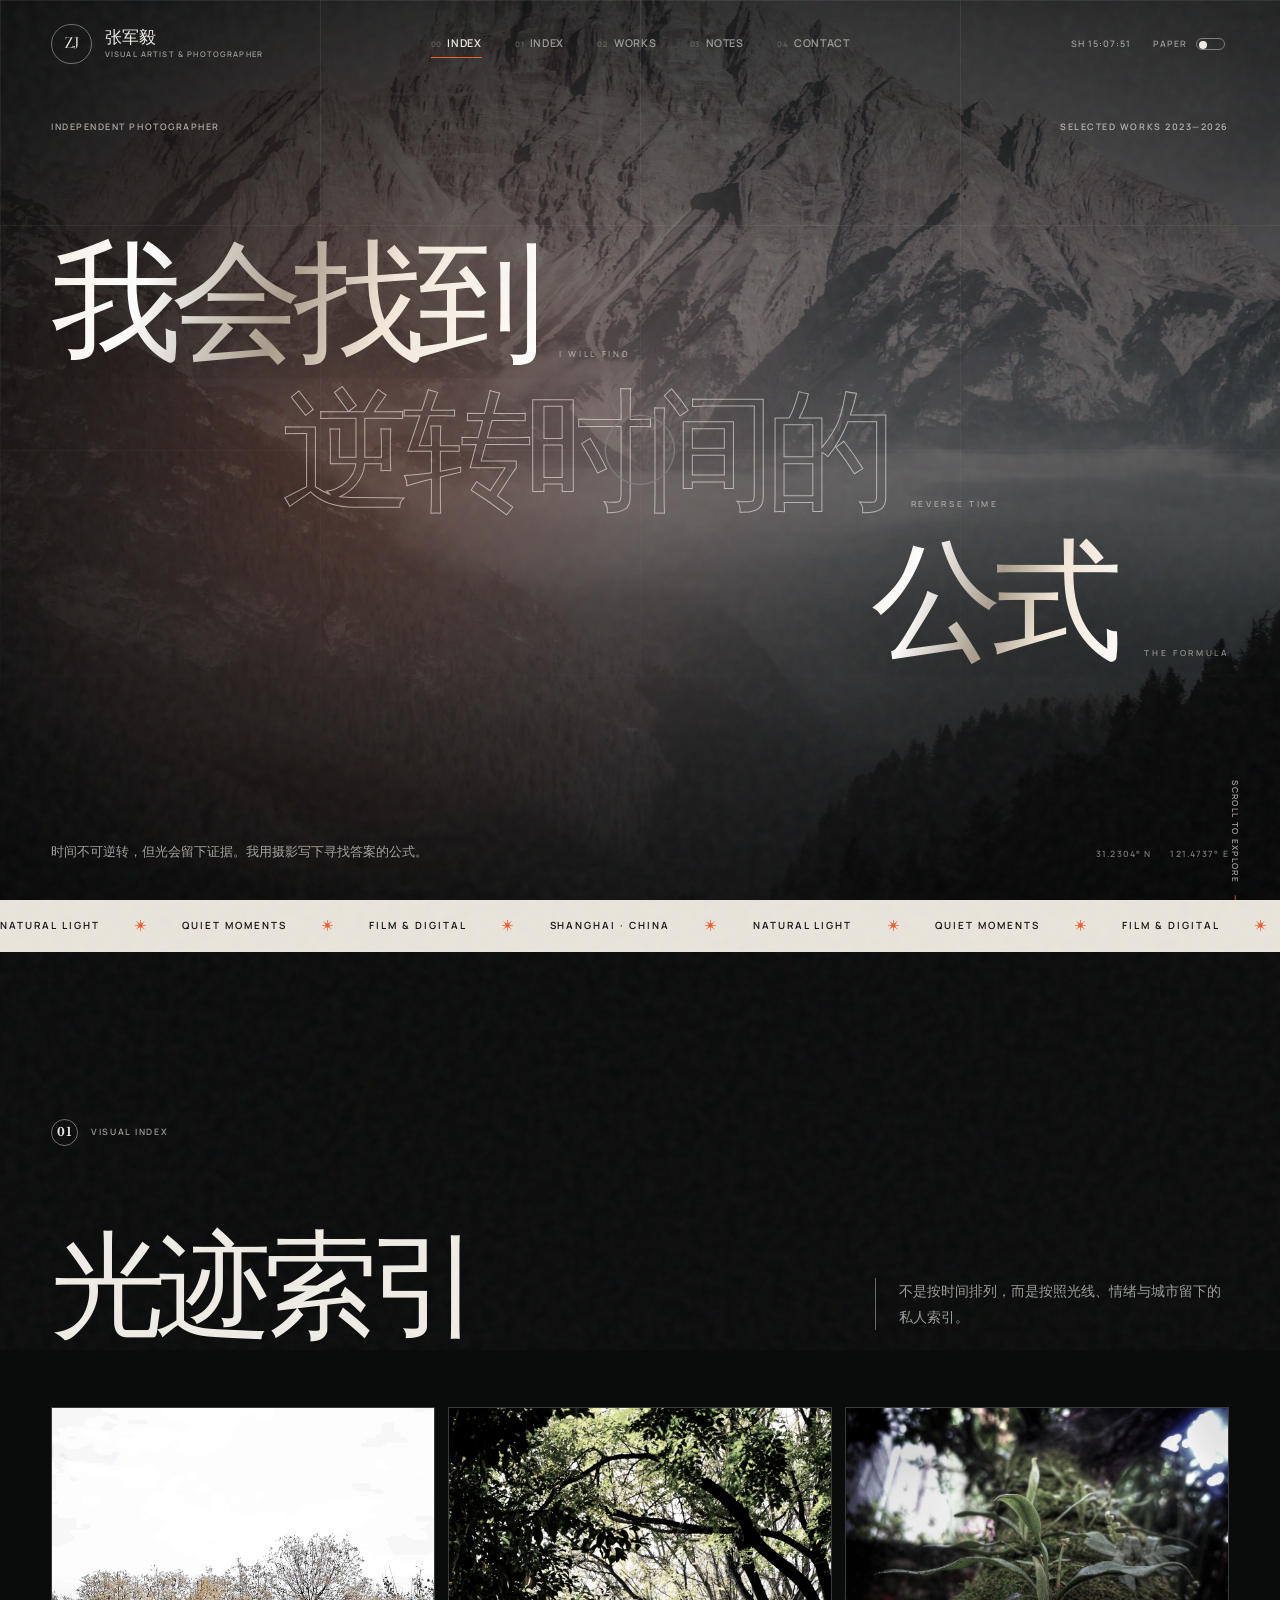
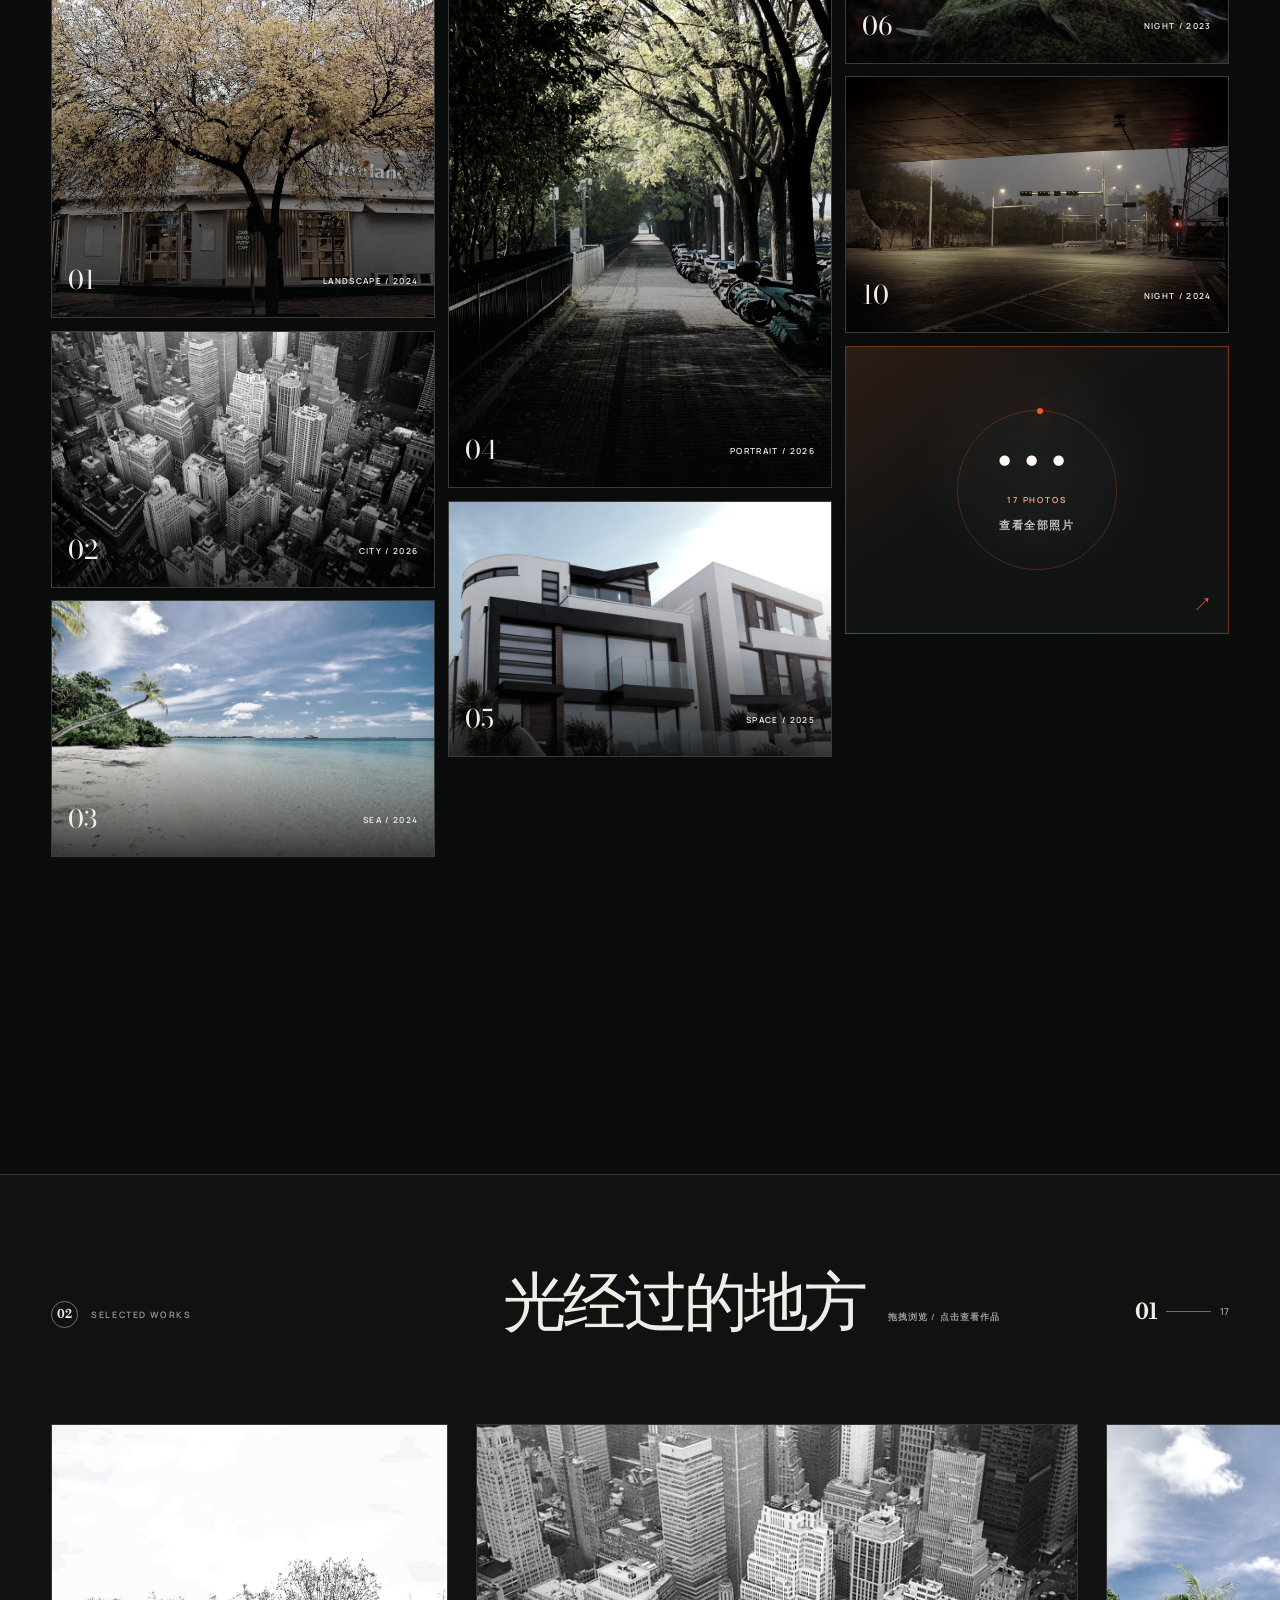
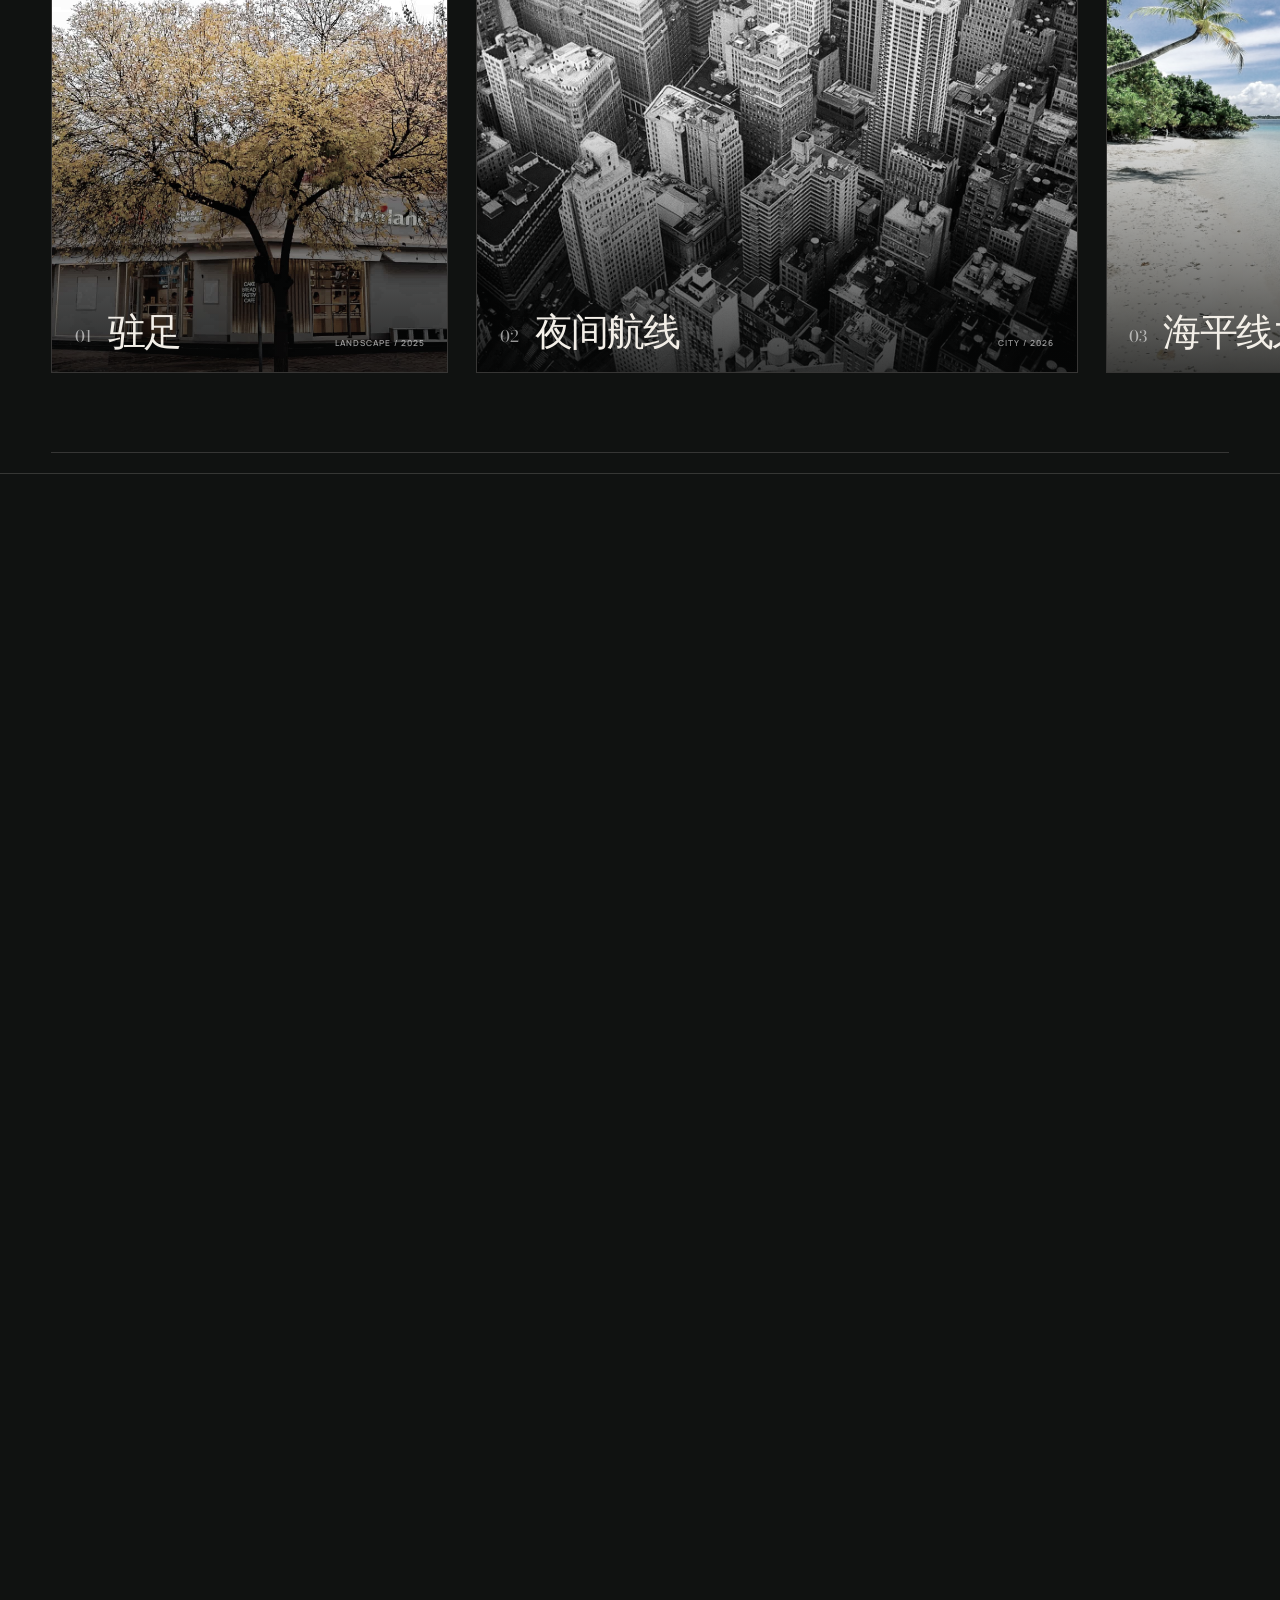
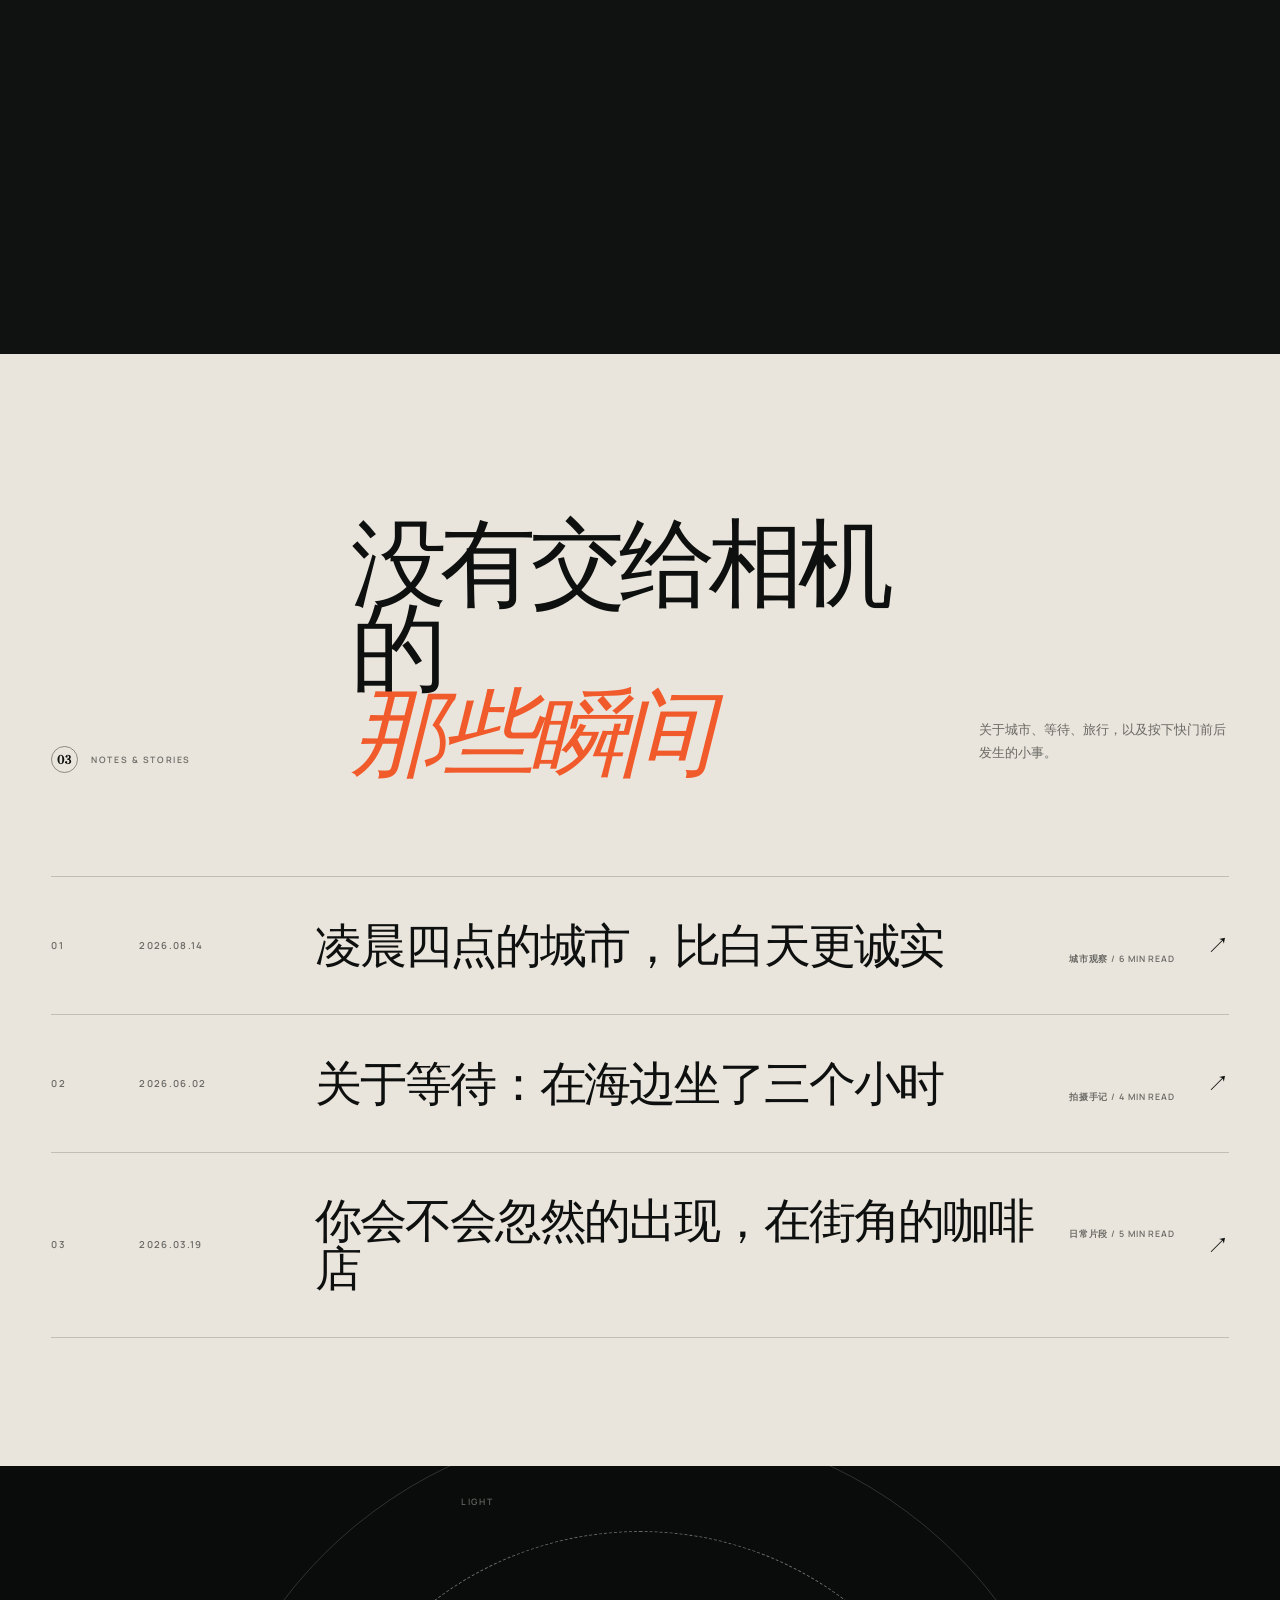
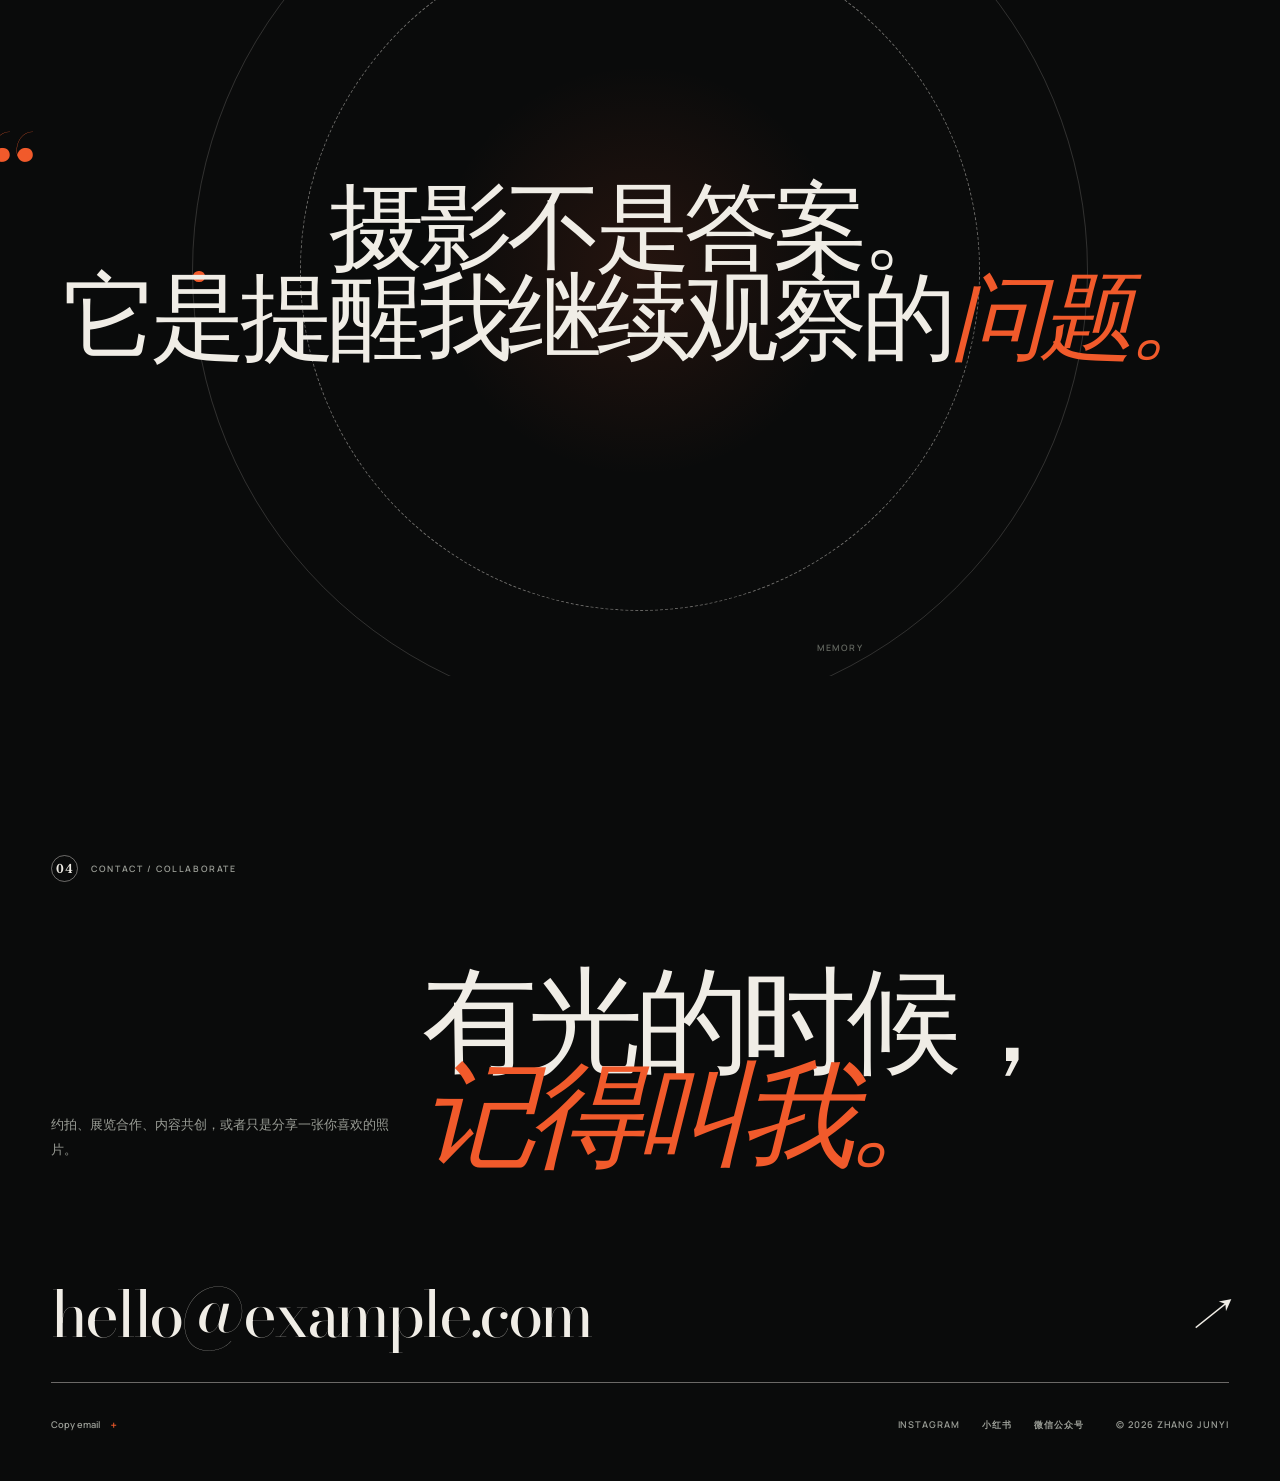
==== commit 1cae2f0e: "2" ====
--- a/index.html
+++ b/index.html
@@ -176,7 +176,7 @@
 
         <div class="works-viewport">
           <div class="works-track" id="works-track">
-            <button class="work-card work-card-wide" type="button" data-index="0" data-src="assets/photos/photo-01.jpg" data-title="驻足" data-meta="石家庄 · Film · 2024" data-description="你会不会忽然的出现，在街角的咖啡店。" aria-label="查看作品：驻足">
+            <button class="work-card work-card-wide" type="button" data-index="0" data-src="assets/photos/photo-01.jpg" data-title="驻足" data-meta="石家庄 · Film · 2024" data-description="多年以后，还能再见到你吗，那时该如何向你表达问候，以沉默，以泪水，还是微笑。" aria-label="查看作品：驻足">
               <span class="work-image"><img src="assets/photos/photo-01.jpg" alt="驻足" width="1200" height="1600" loading="lazy"></span>
               <span class="work-info"><span class="work-num">01</span><strong>驻足</strong><small>Landscape / 2025</small></span>
             </button>
@@ -256,7 +256,7 @@
           <button class="journal-row reveal" type="button" data-post="twelve-frames" data-preview="assets/photos/photo-01.jpg">
             <span class="journal-no">03</span>
             <span class="journal-date">2026.03.19</span>
-            <span class="journal-main"><strong>多年以后，还能再见到你吗，那时该如何向你表达问候，以沉默，以泪水，还是微笑</strong><small>日常片段 / 5 min read</small></span>
+            <span class="journal-main"><strong>你会不会忽然的出现，在街角的咖啡店</strong><small>日常片段 / 5 min read</small></span>
             <span class="journal-arrow">↗</span>
           </button>
         </div>
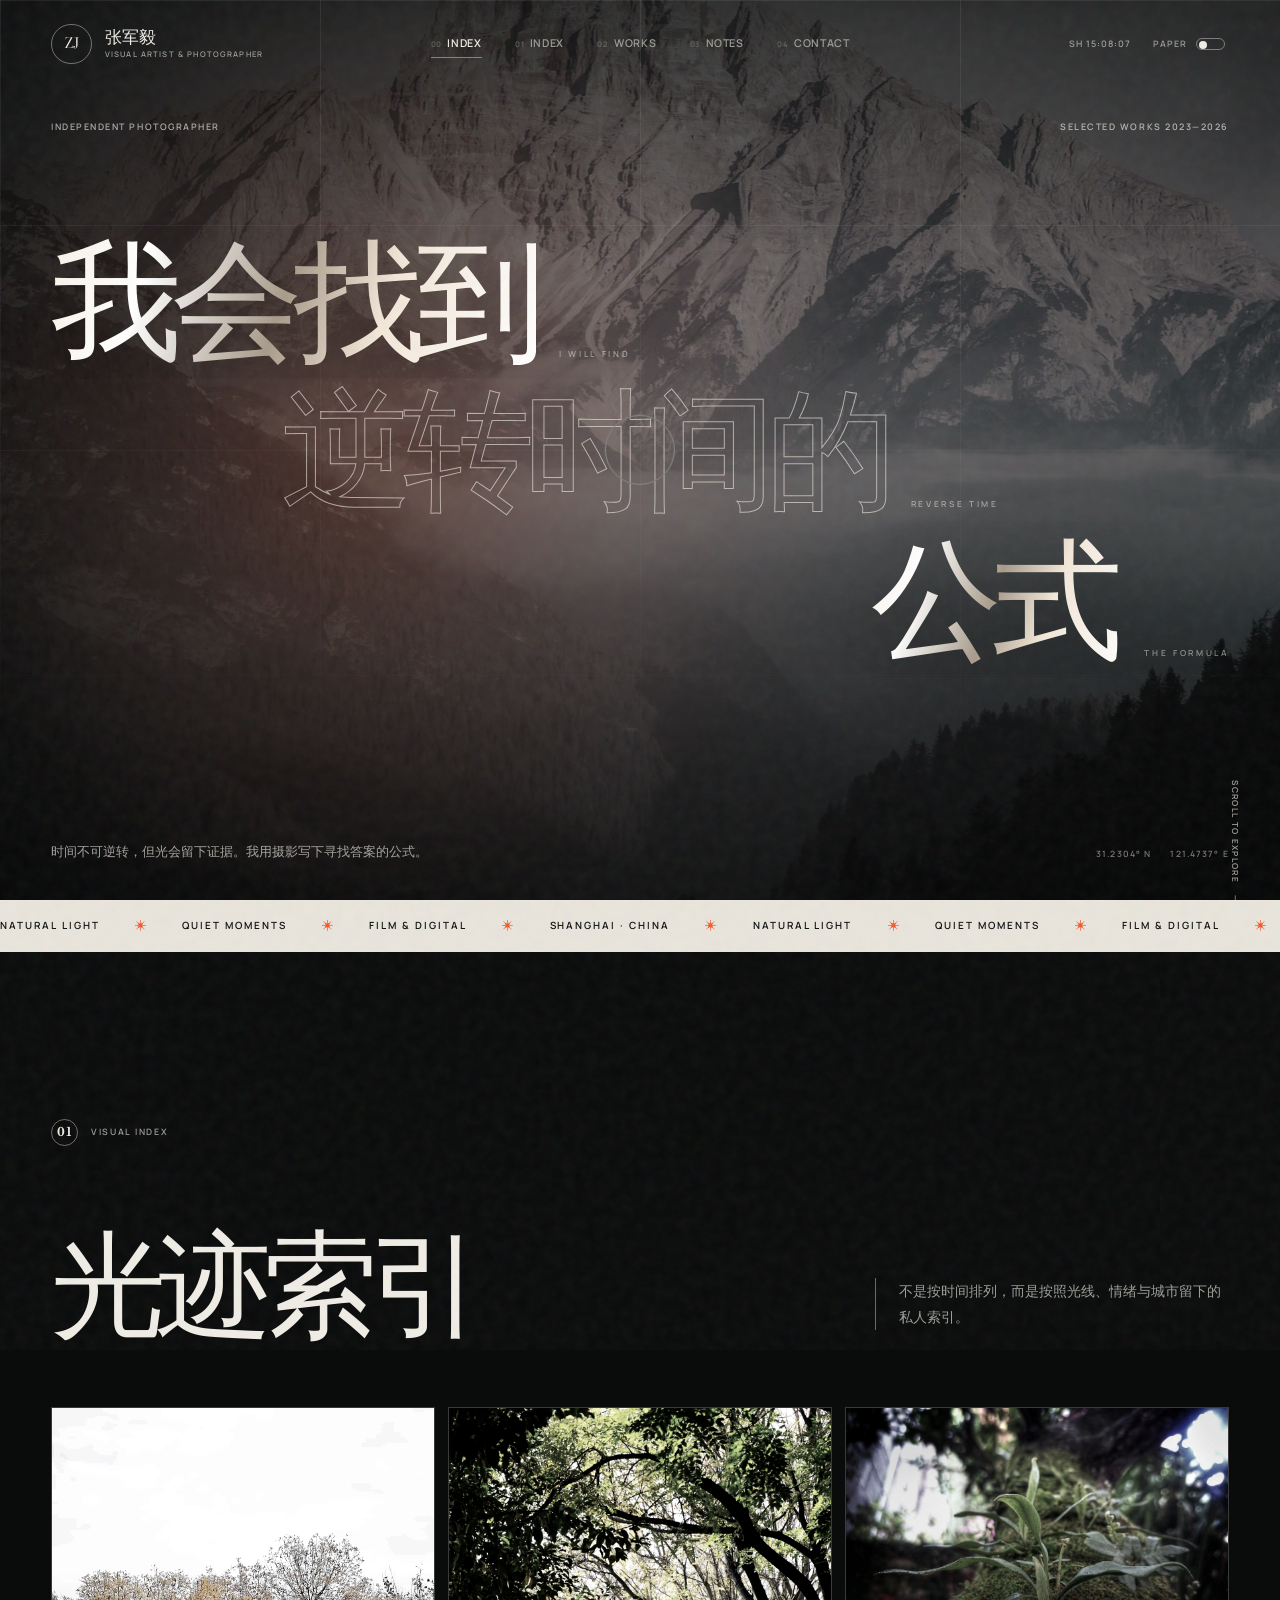
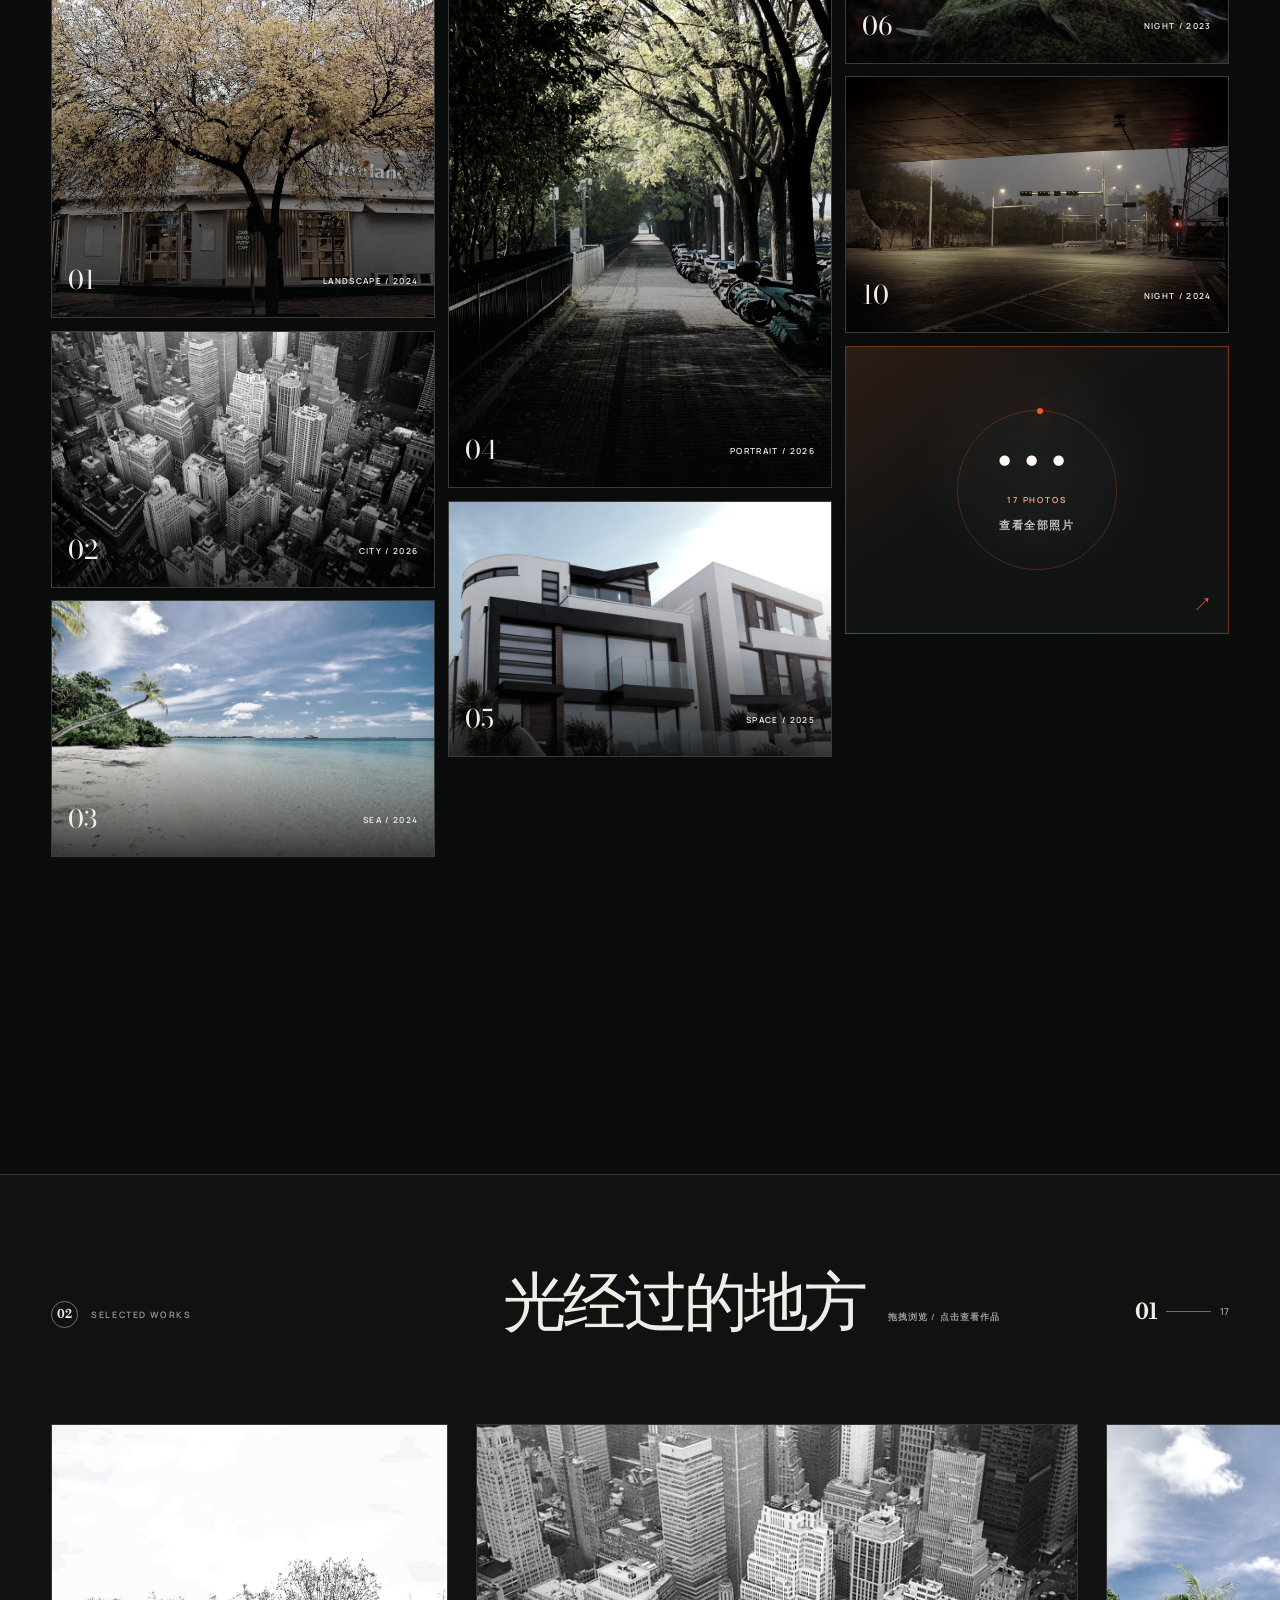
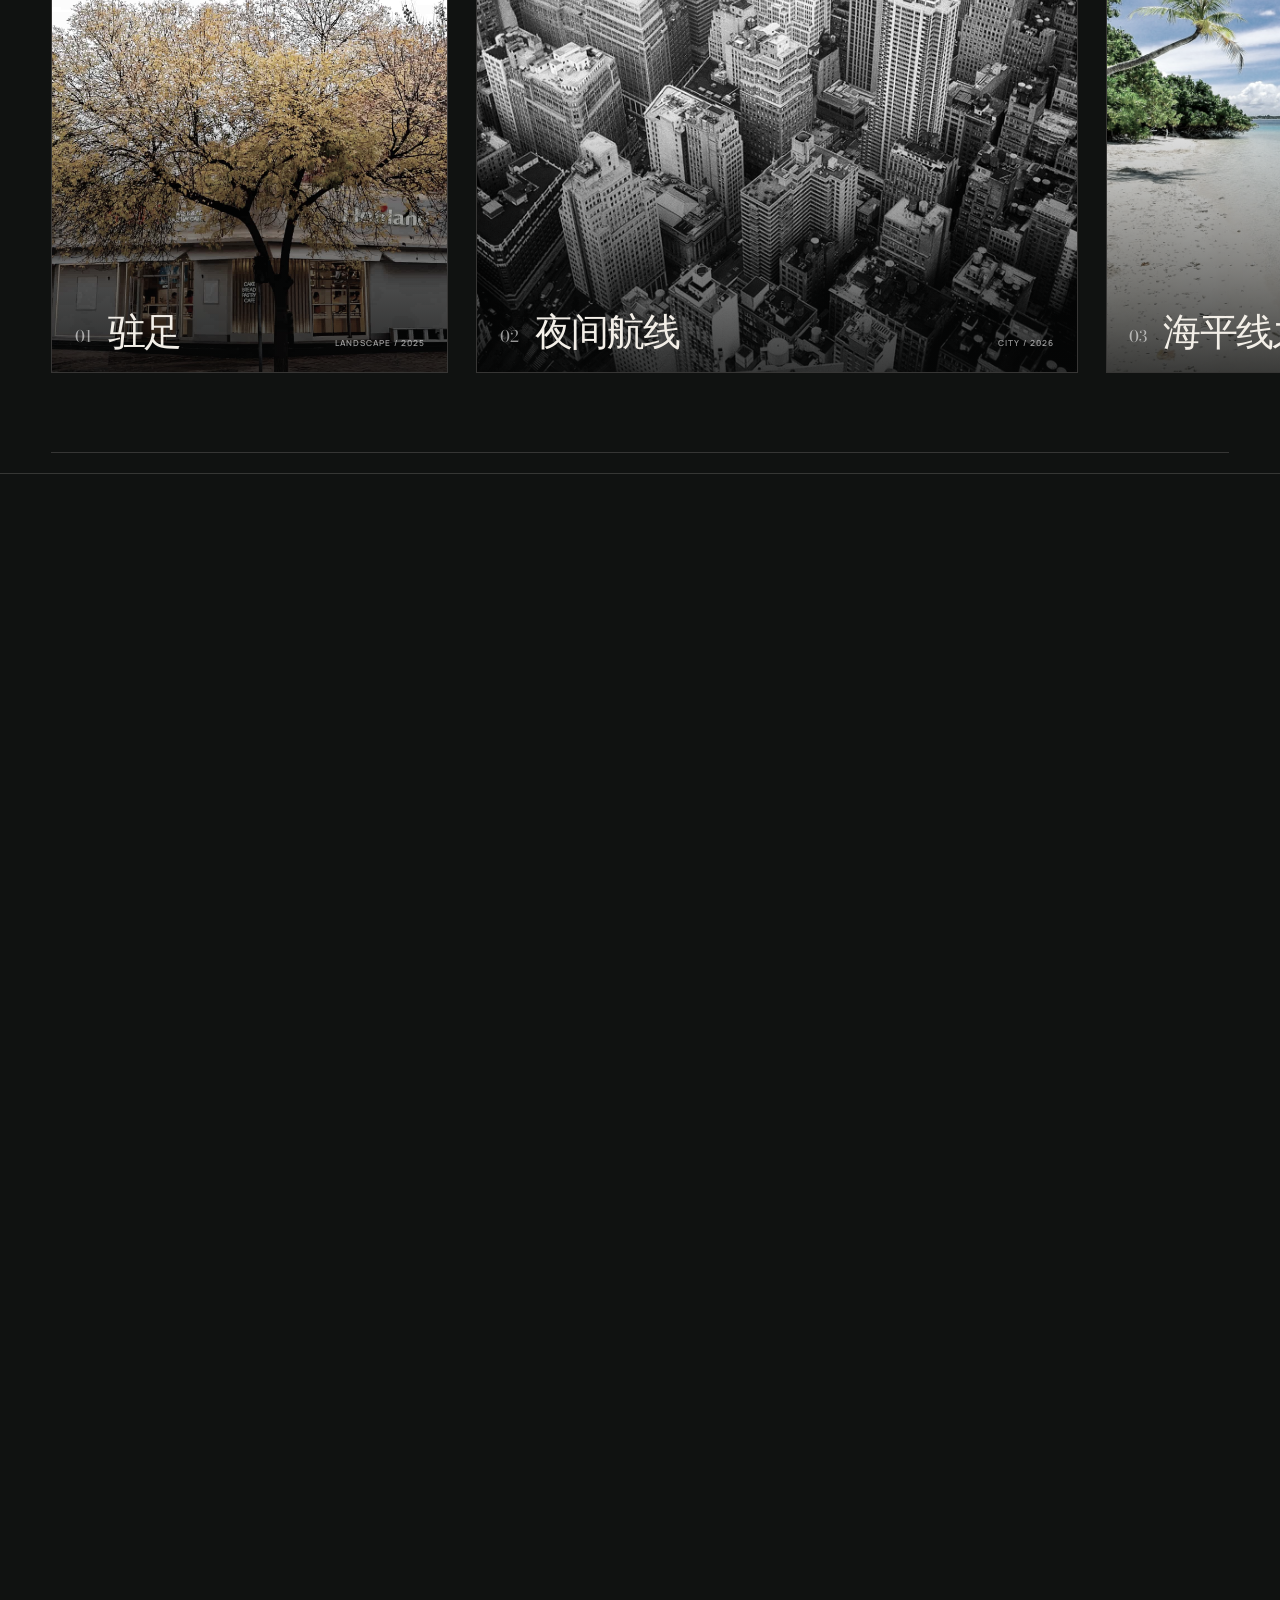
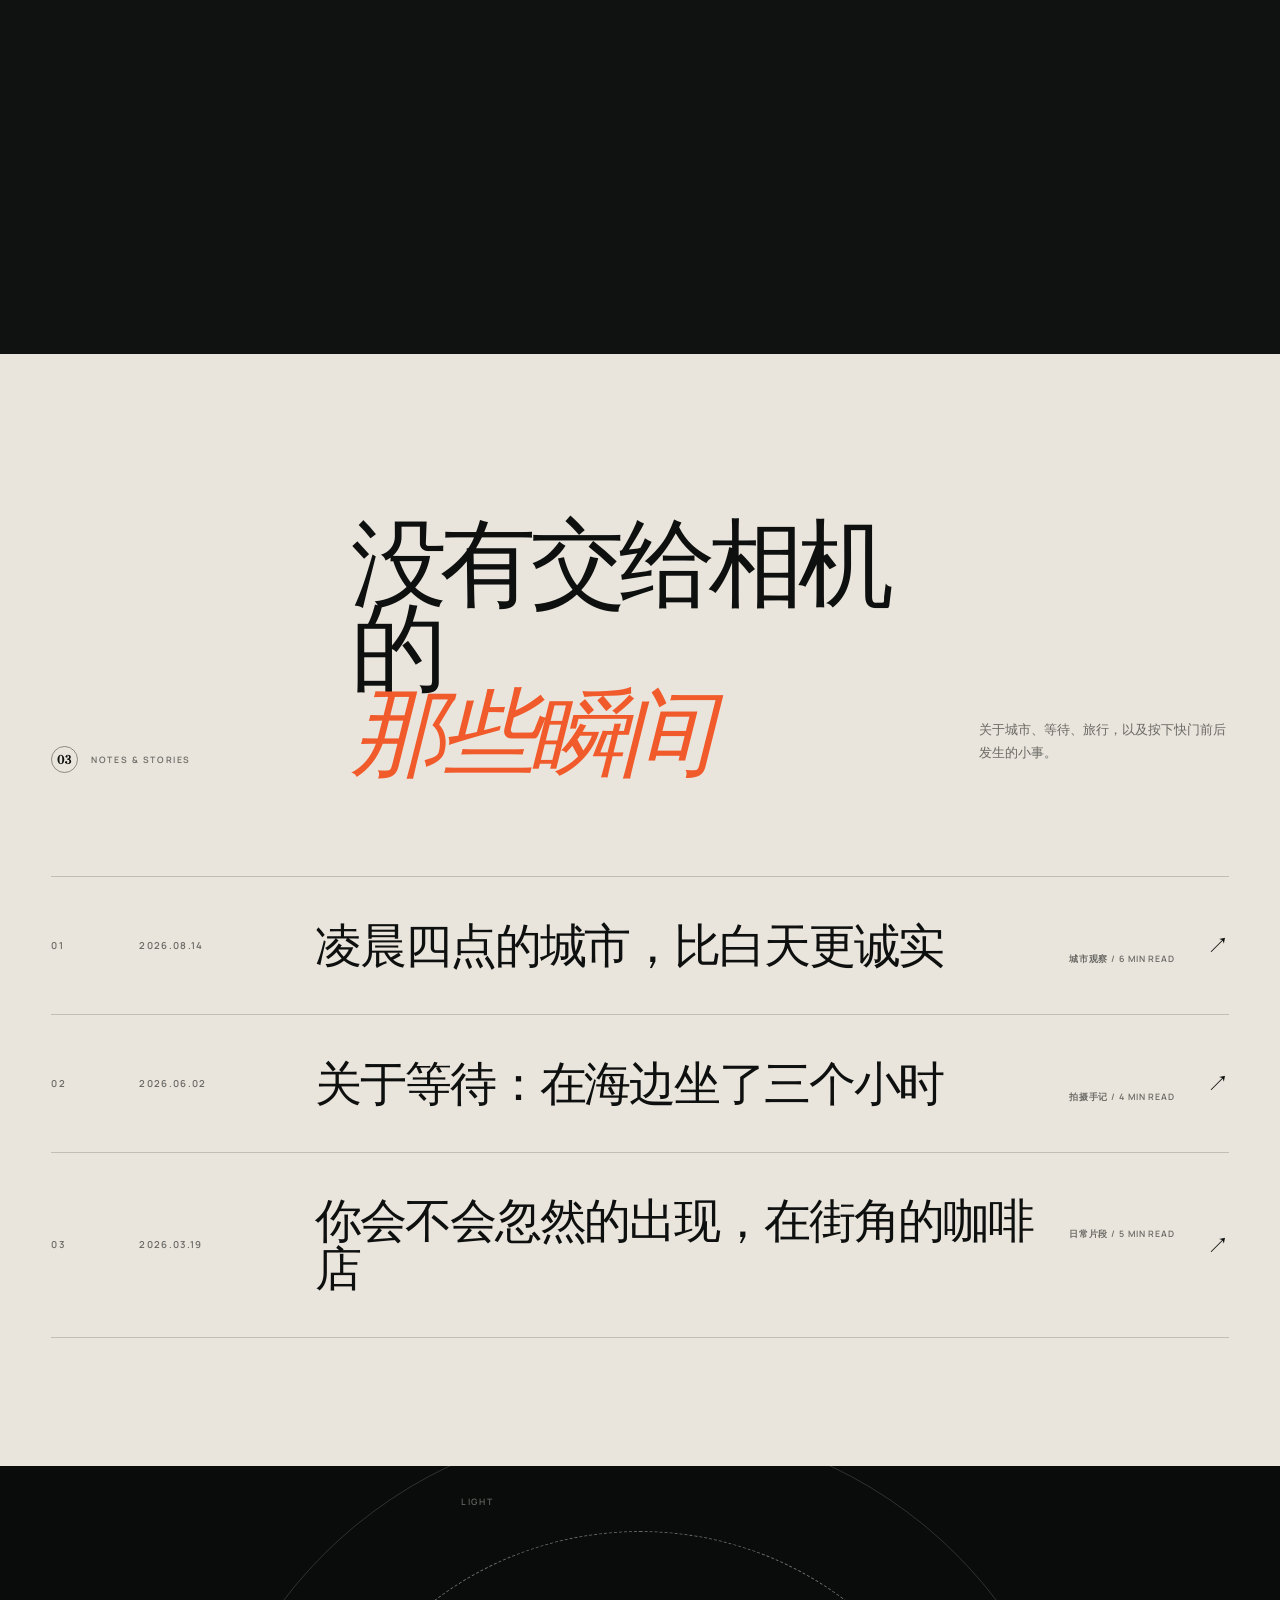
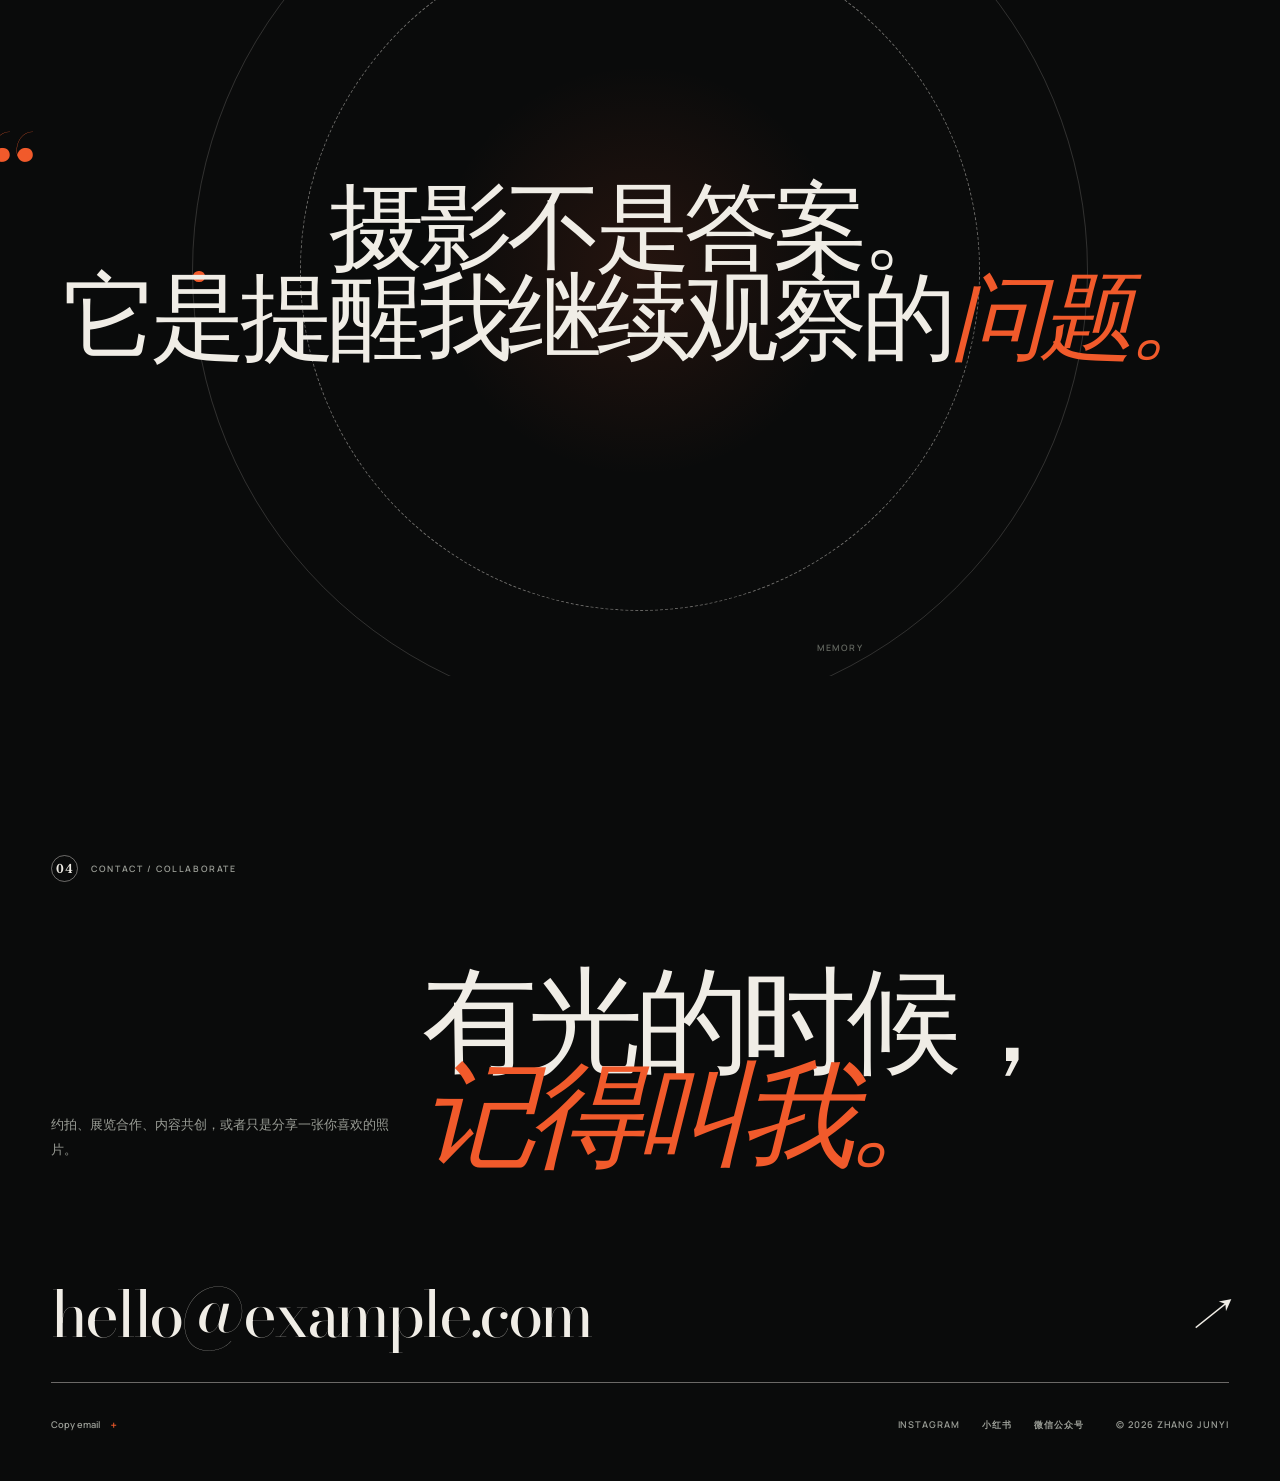
==== commit 88a76805: "3" ====
--- a/index.html
+++ b/index.html
@@ -286,7 +286,7 @@
         </a>
 
         <div class="contact-bottom">
-          <button class="copy-button" type="button" data-copy="hello@example.com">Copy email <span>＋</span></button>
+          <button class="copy-button" type="button" data-copy="15732733901@163.com">Copy email <span>＋</span></button>
           <div class="social-links">
             <a href="#contact">Instagram</a>
             <a href="#contact">小红书</a>
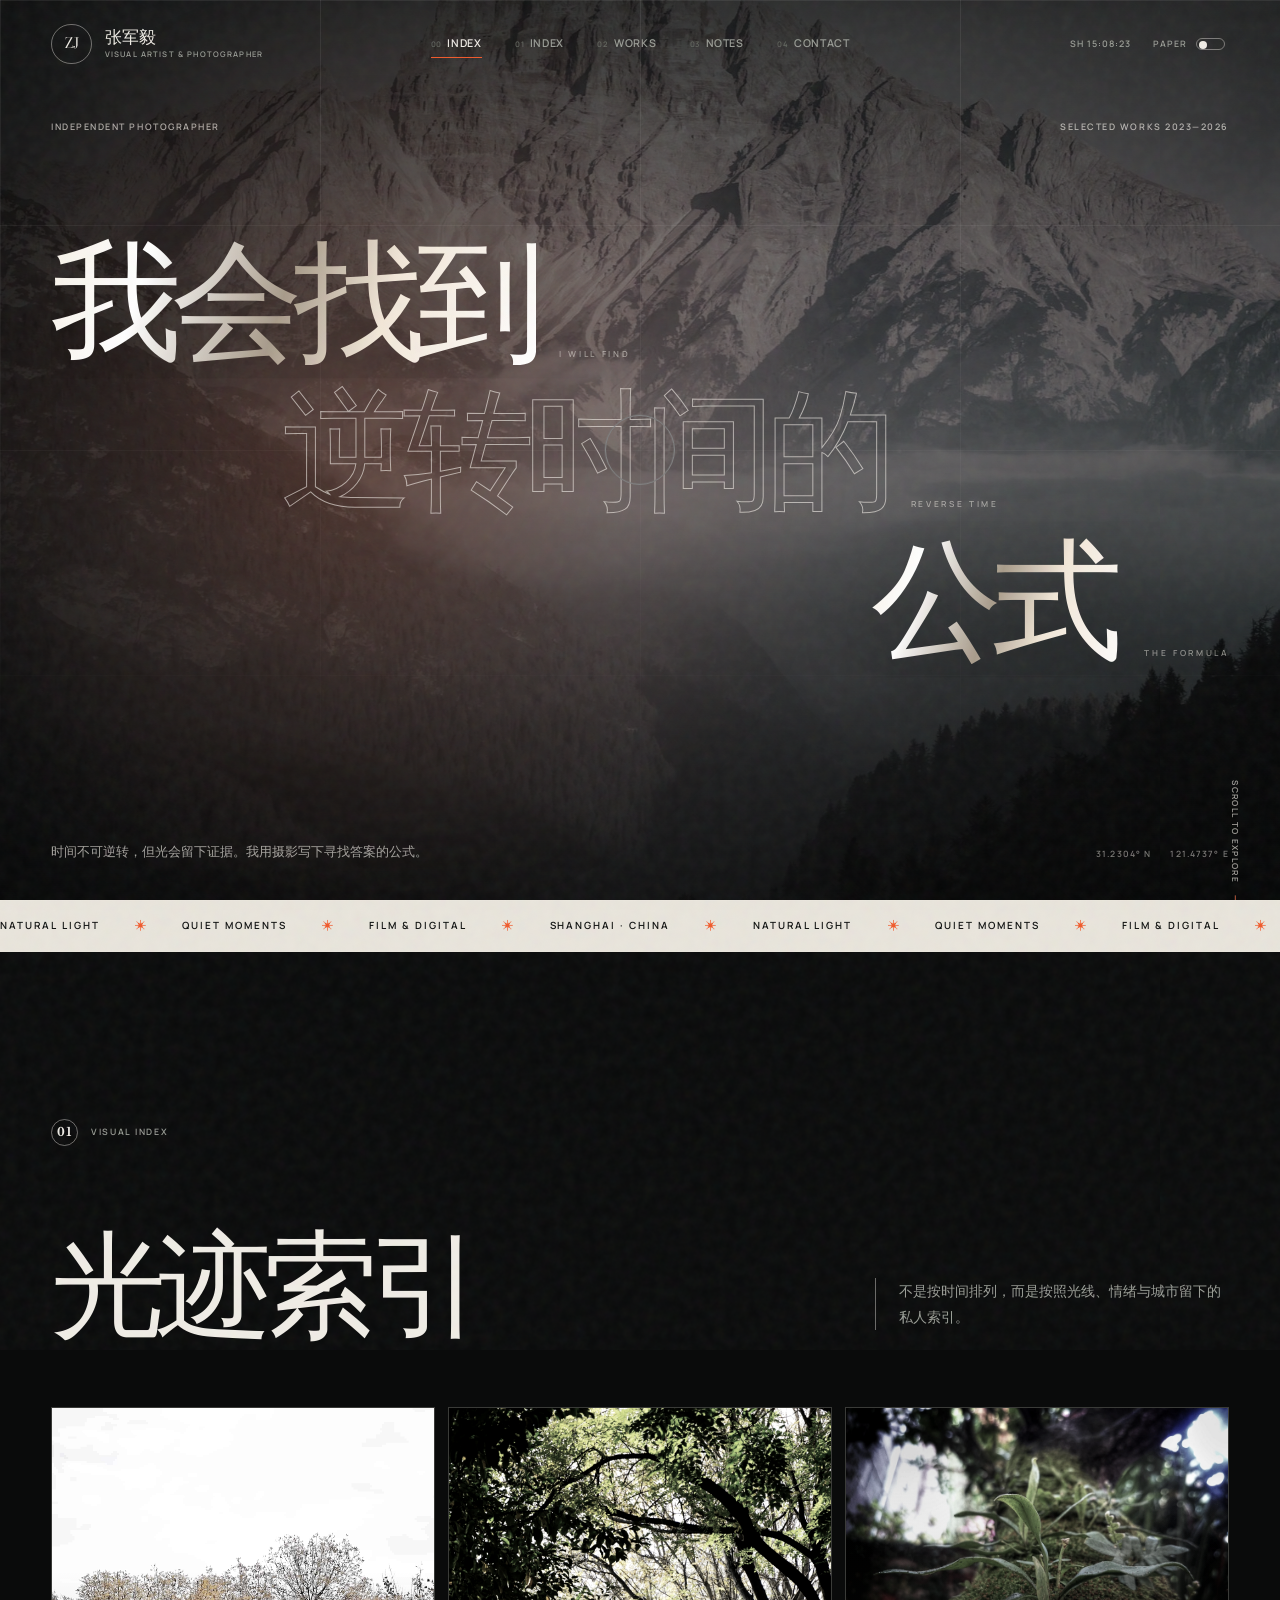
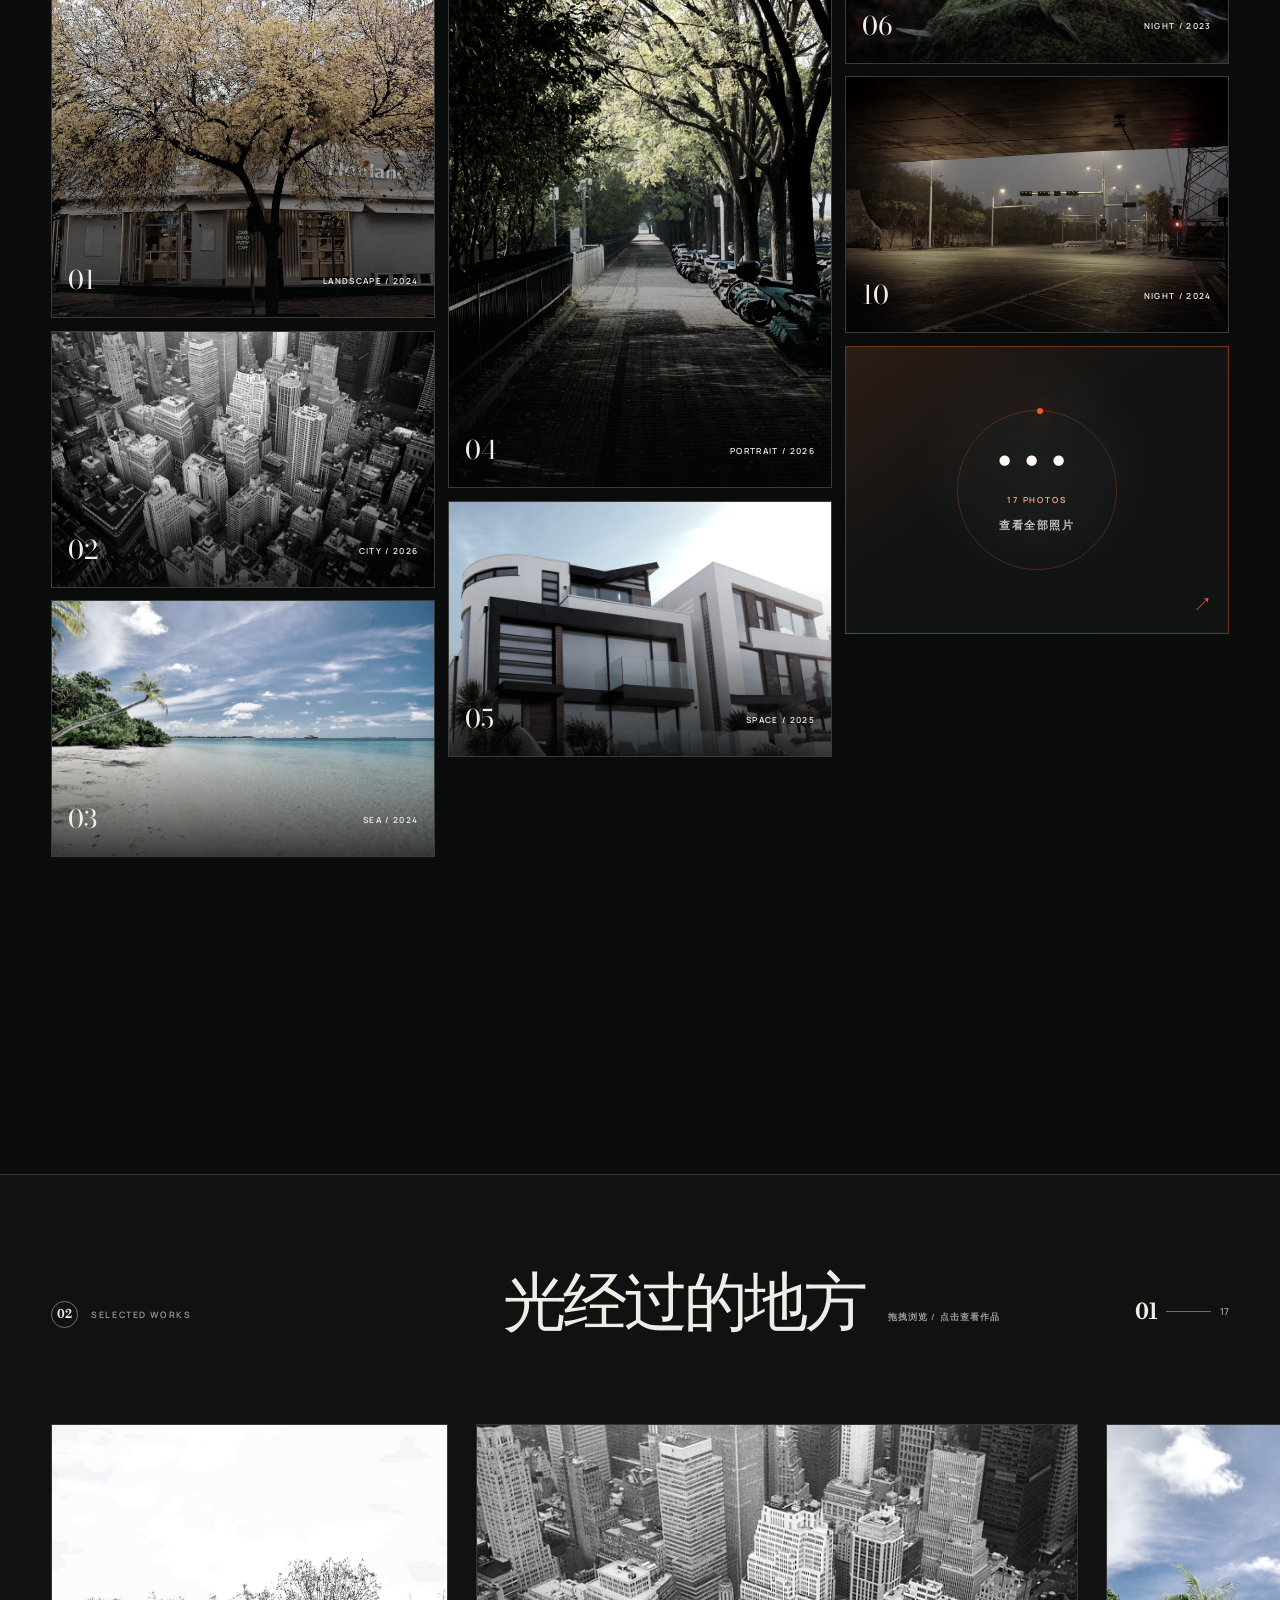
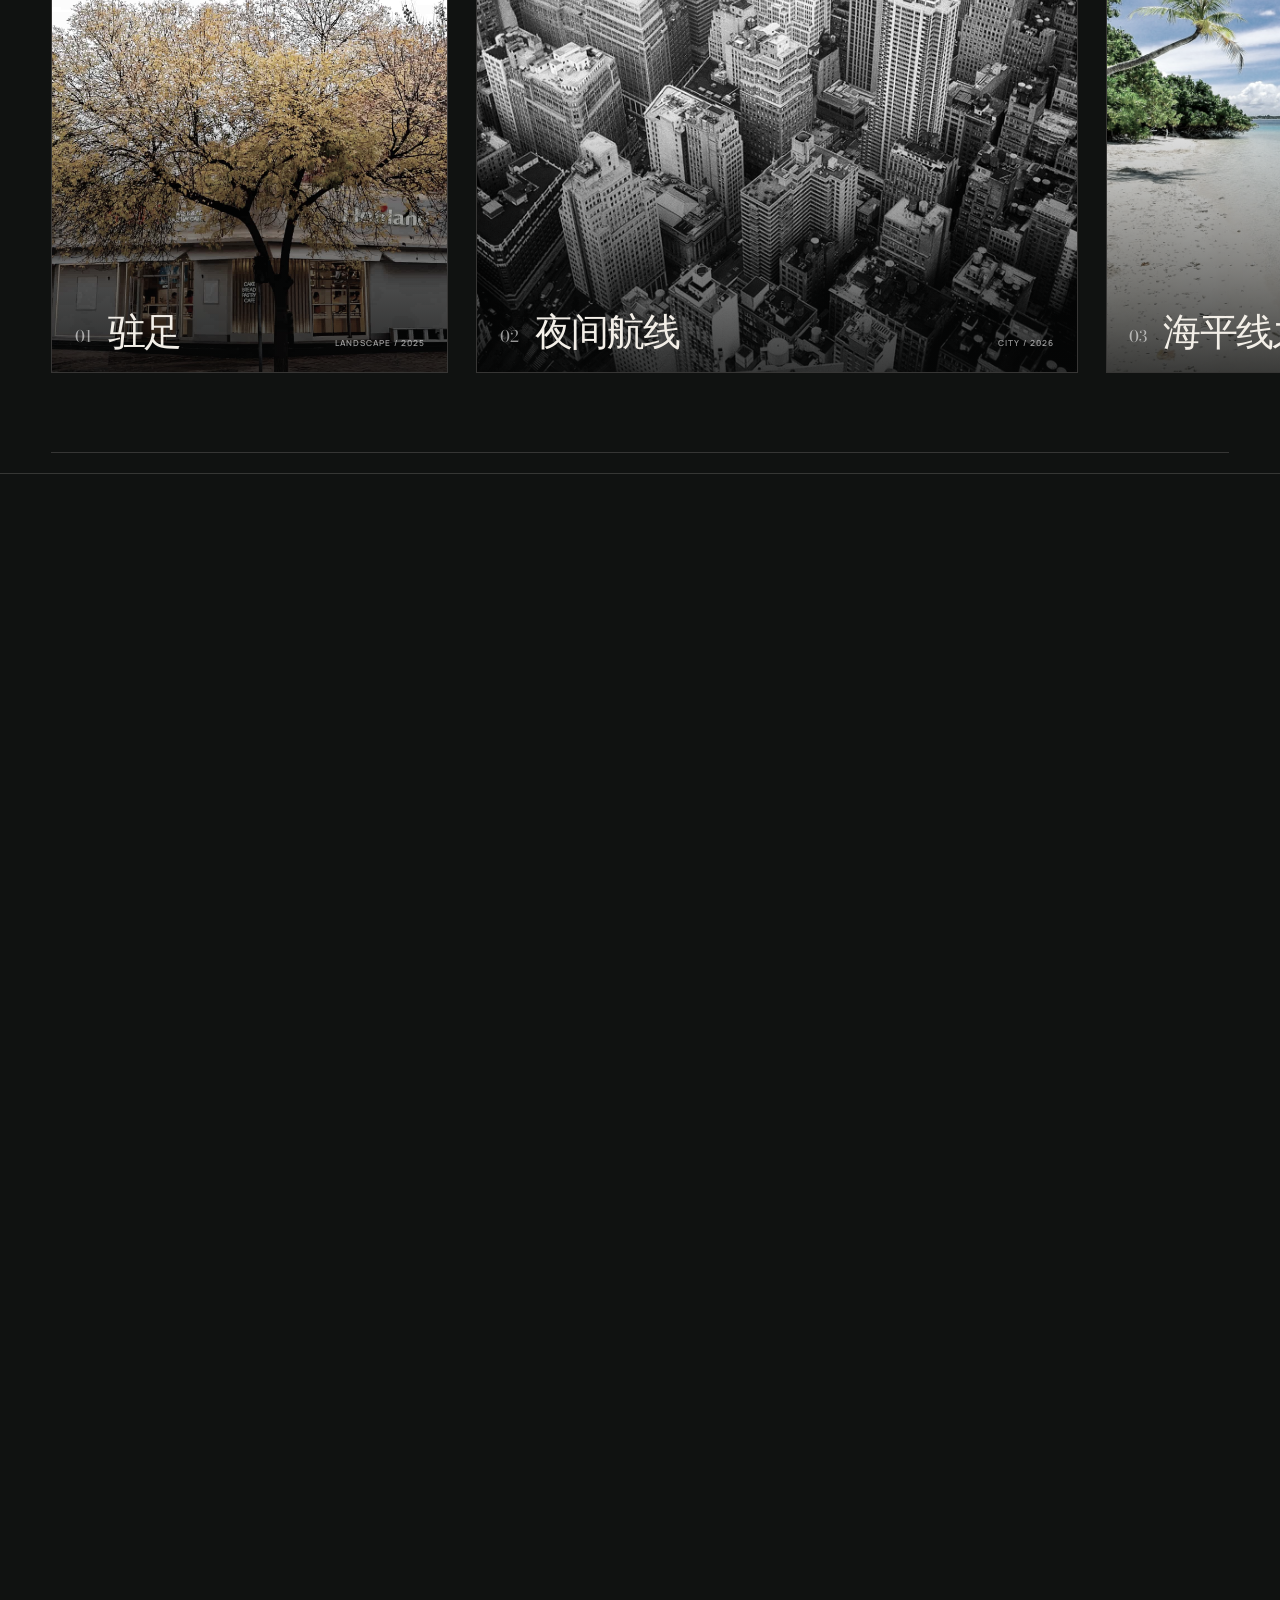
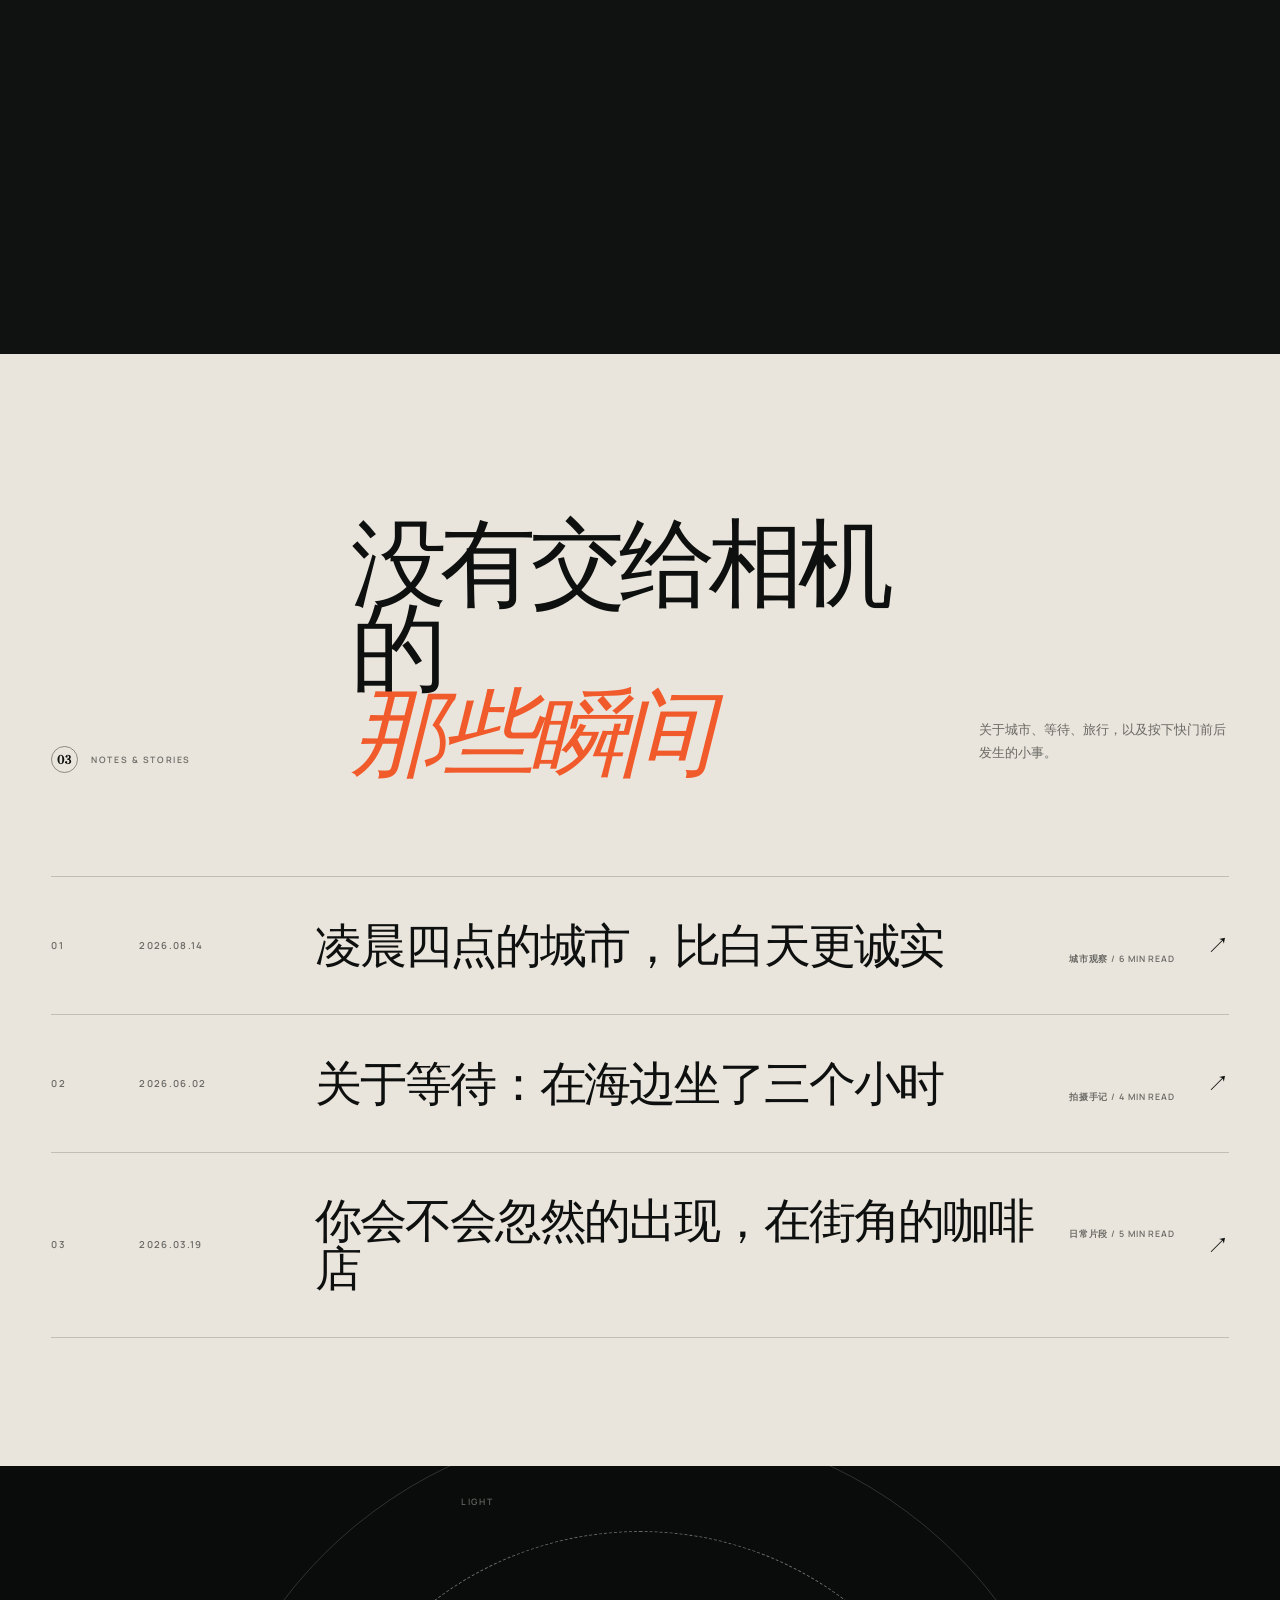
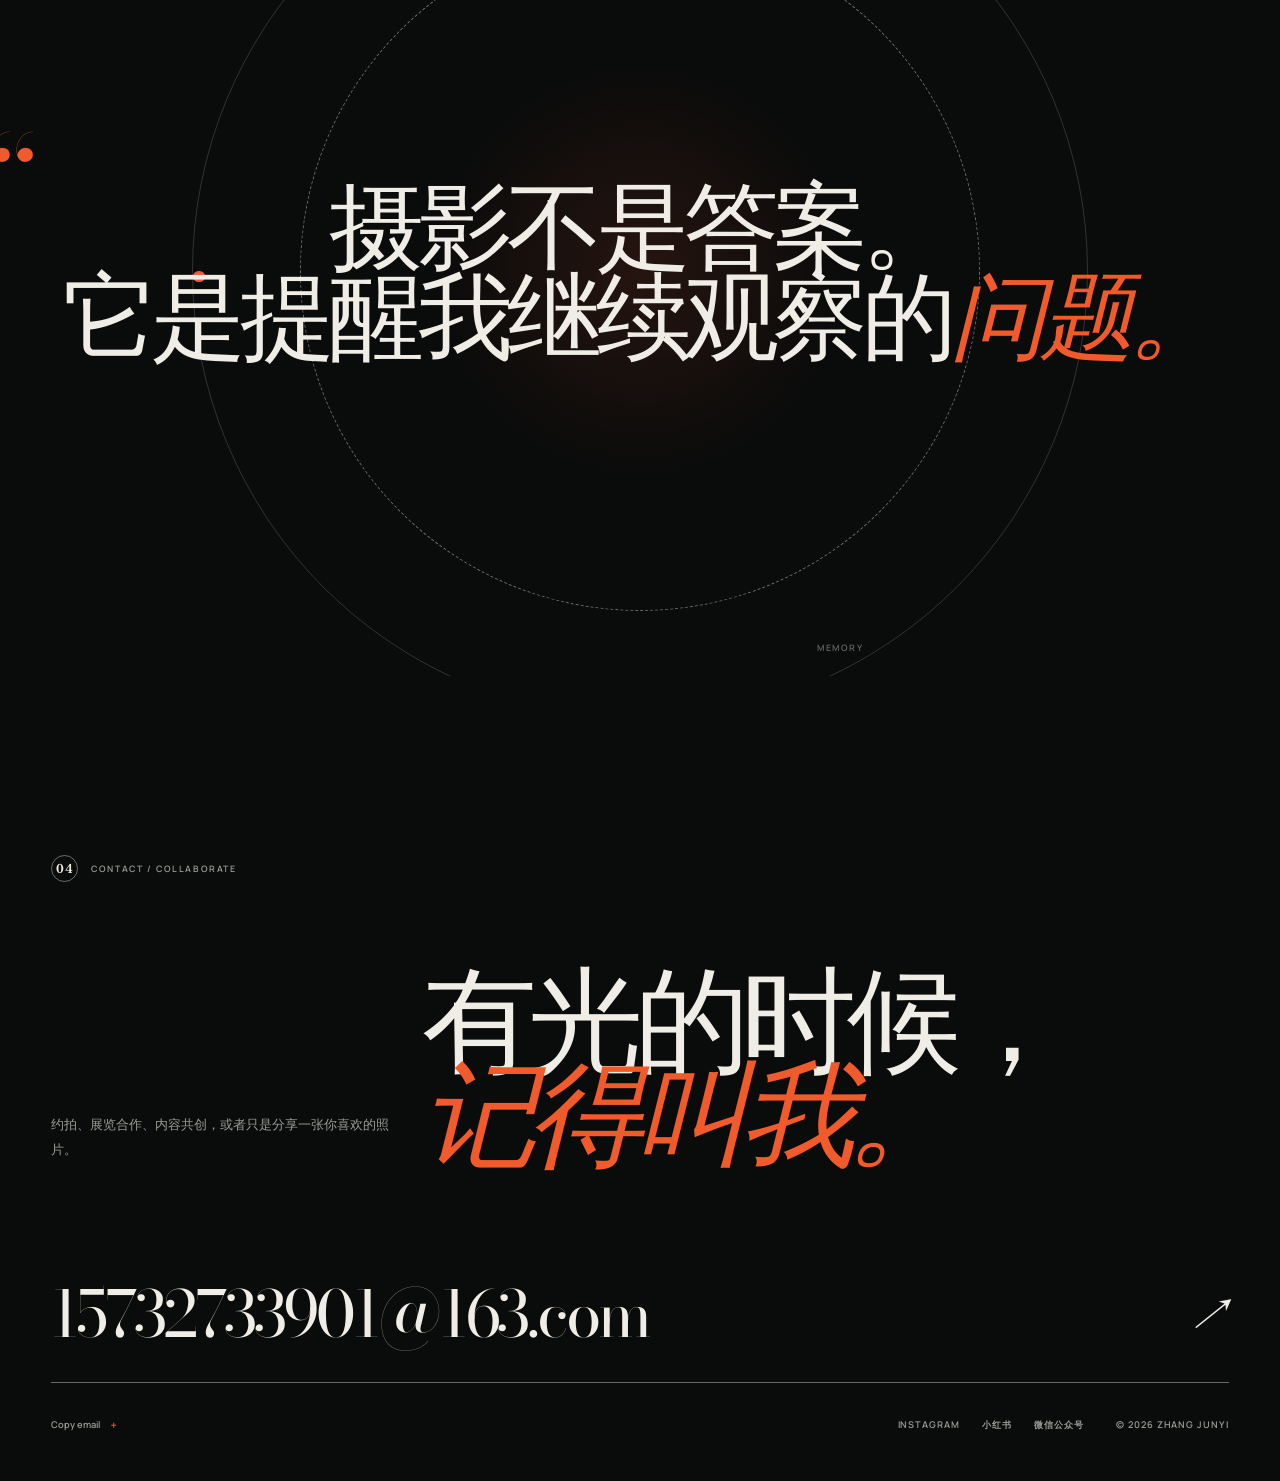
==== commit 8adc295f: "1" ====
--- a/index.html
+++ b/index.html
@@ -280,8 +280,8 @@
           <h2 id="contact-title">有光的时候，<br><em>记得叫我。</em></h2>
         </div>
 
-        <a class="contact-mail" href="mailto:hello@example.com">
-          <span>hello@example.com</span>
+        <a class="contact-mail" href="mailto:15732733901@163.com">
+          <span>15732733901@163.com</span>
           <i>↗</i>
         </a>
 
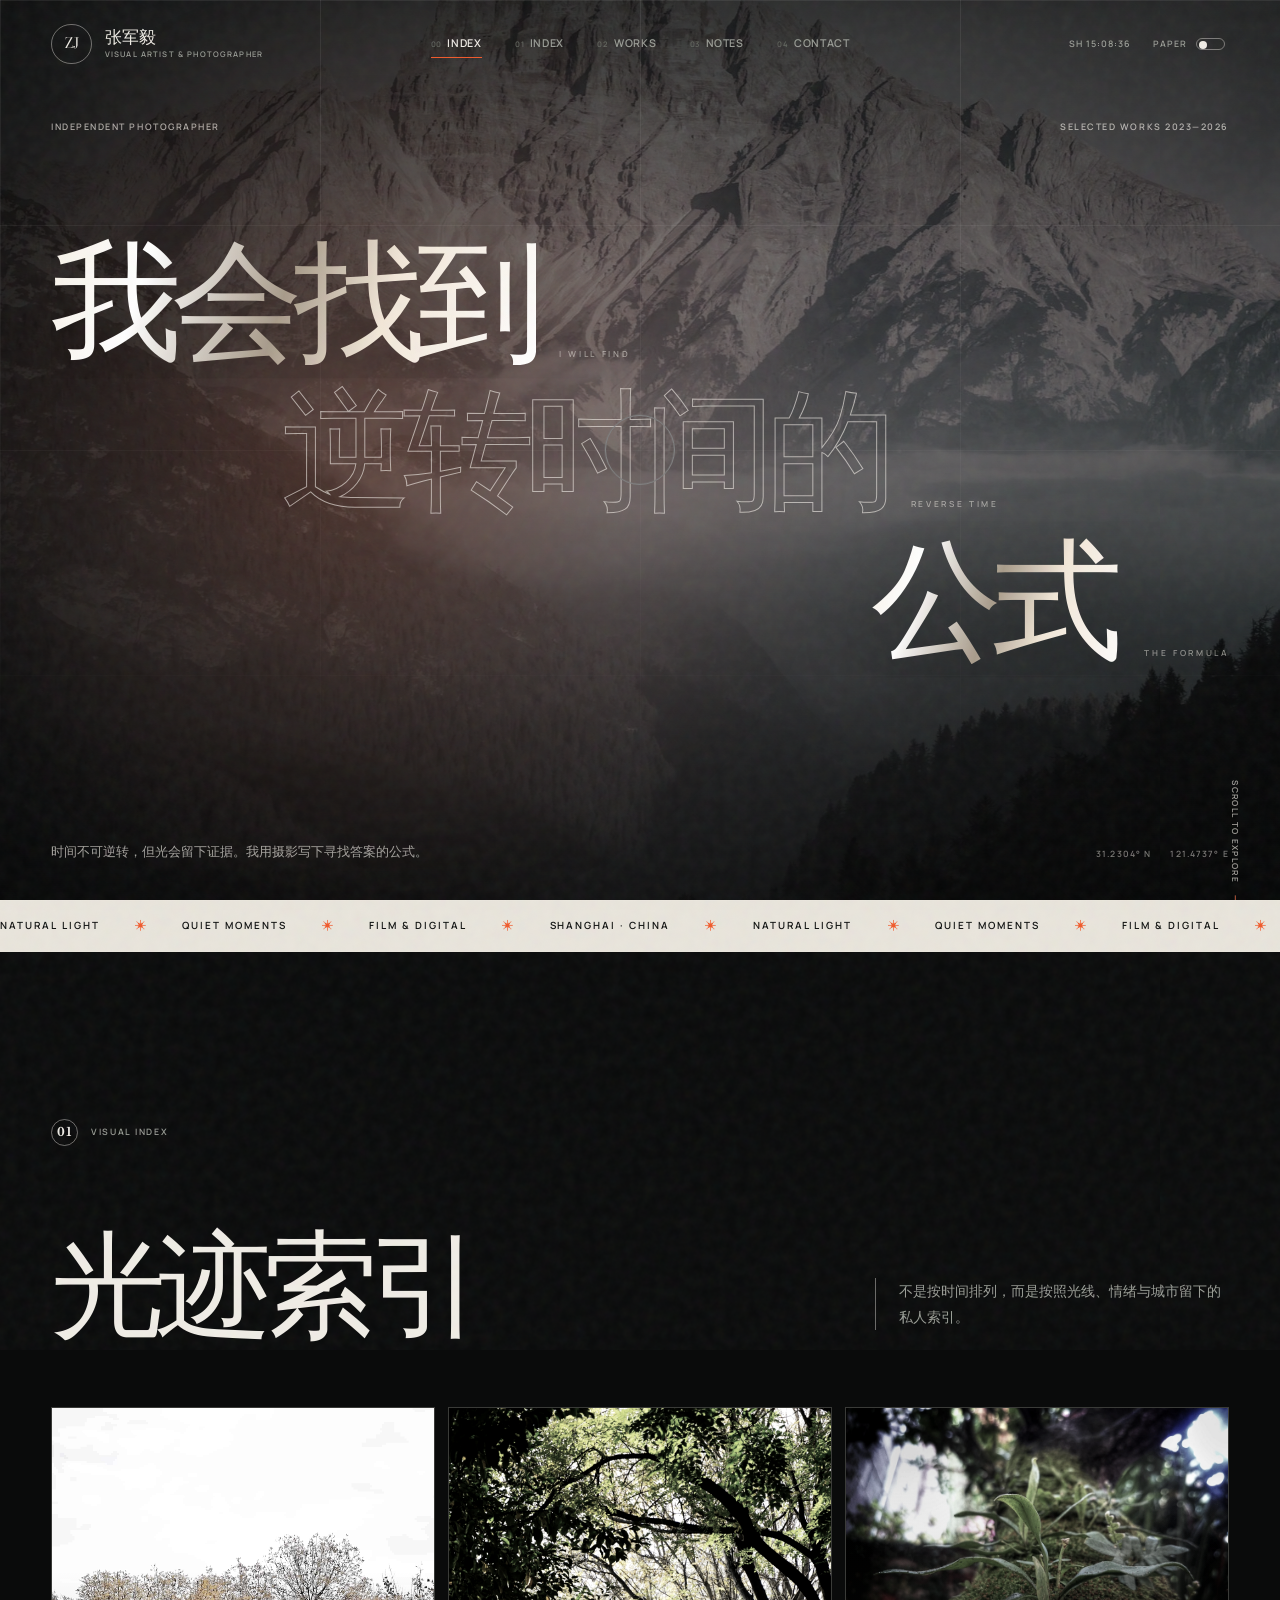
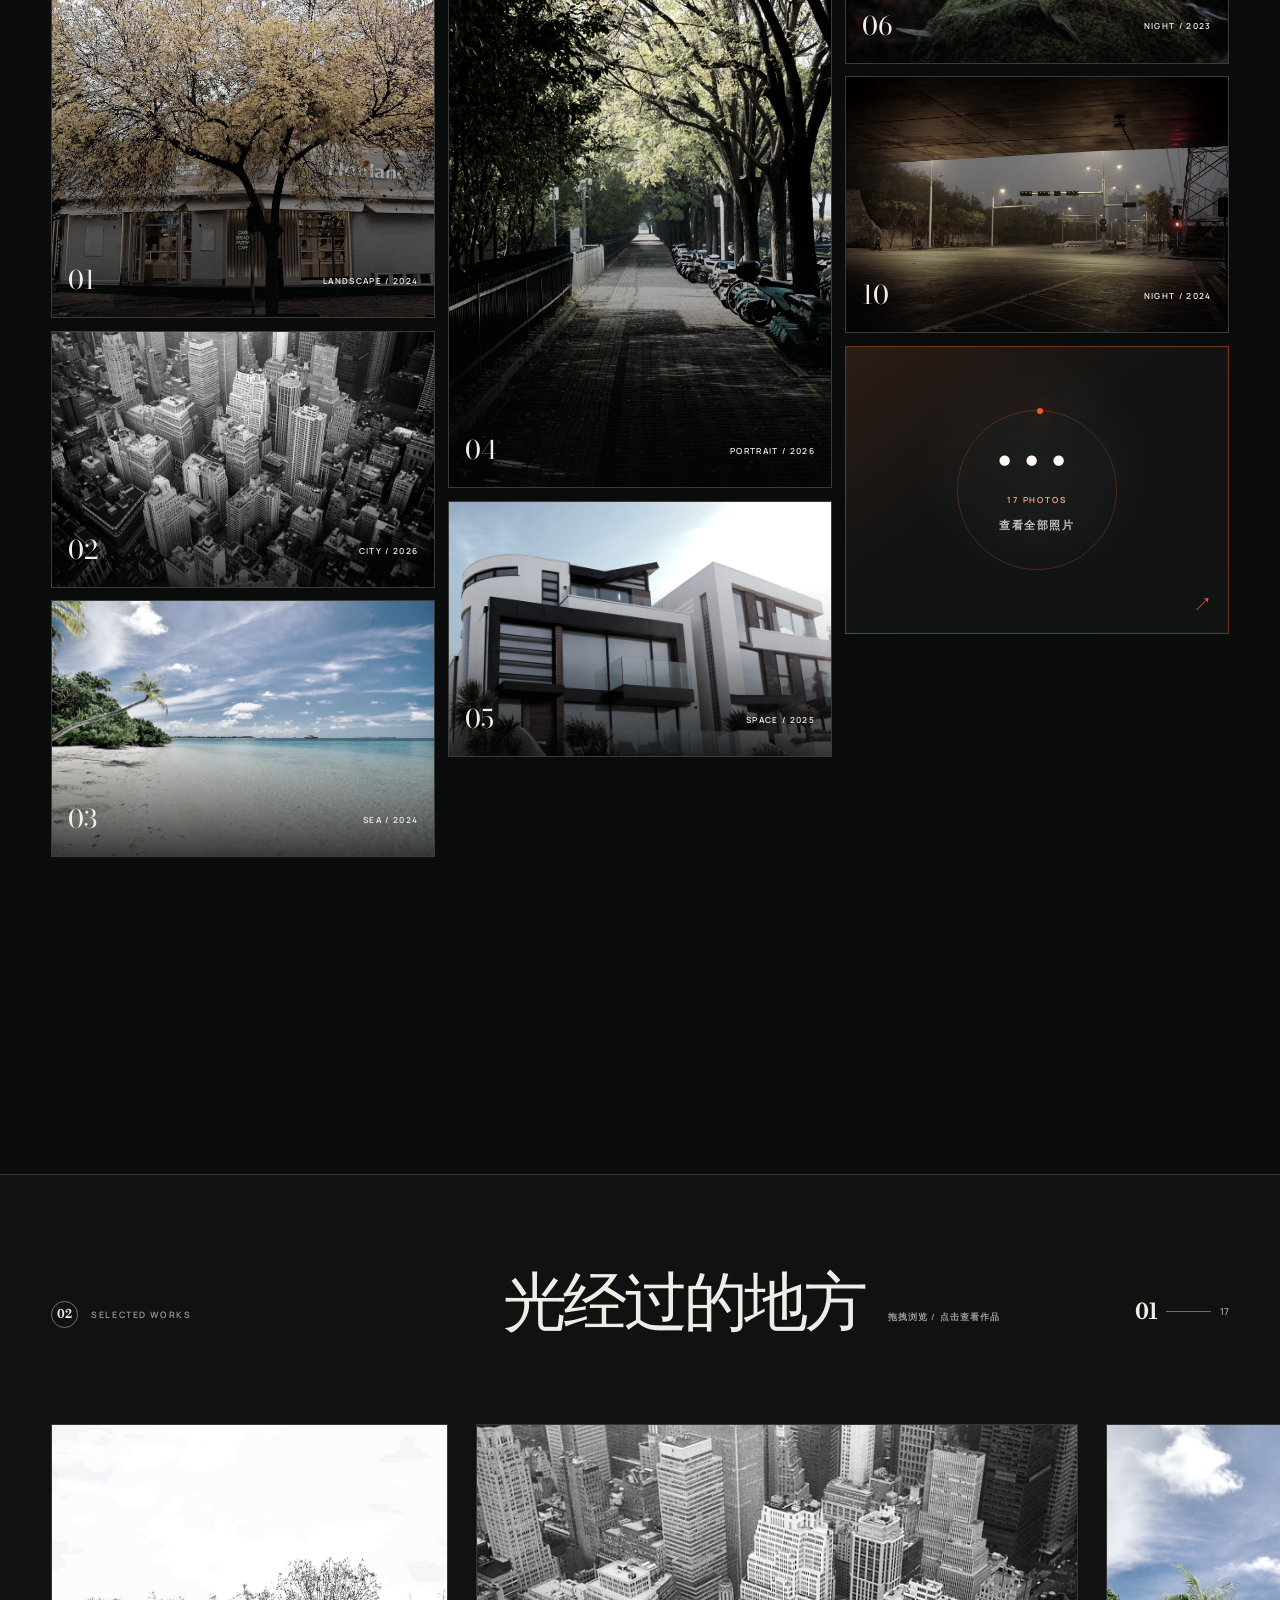
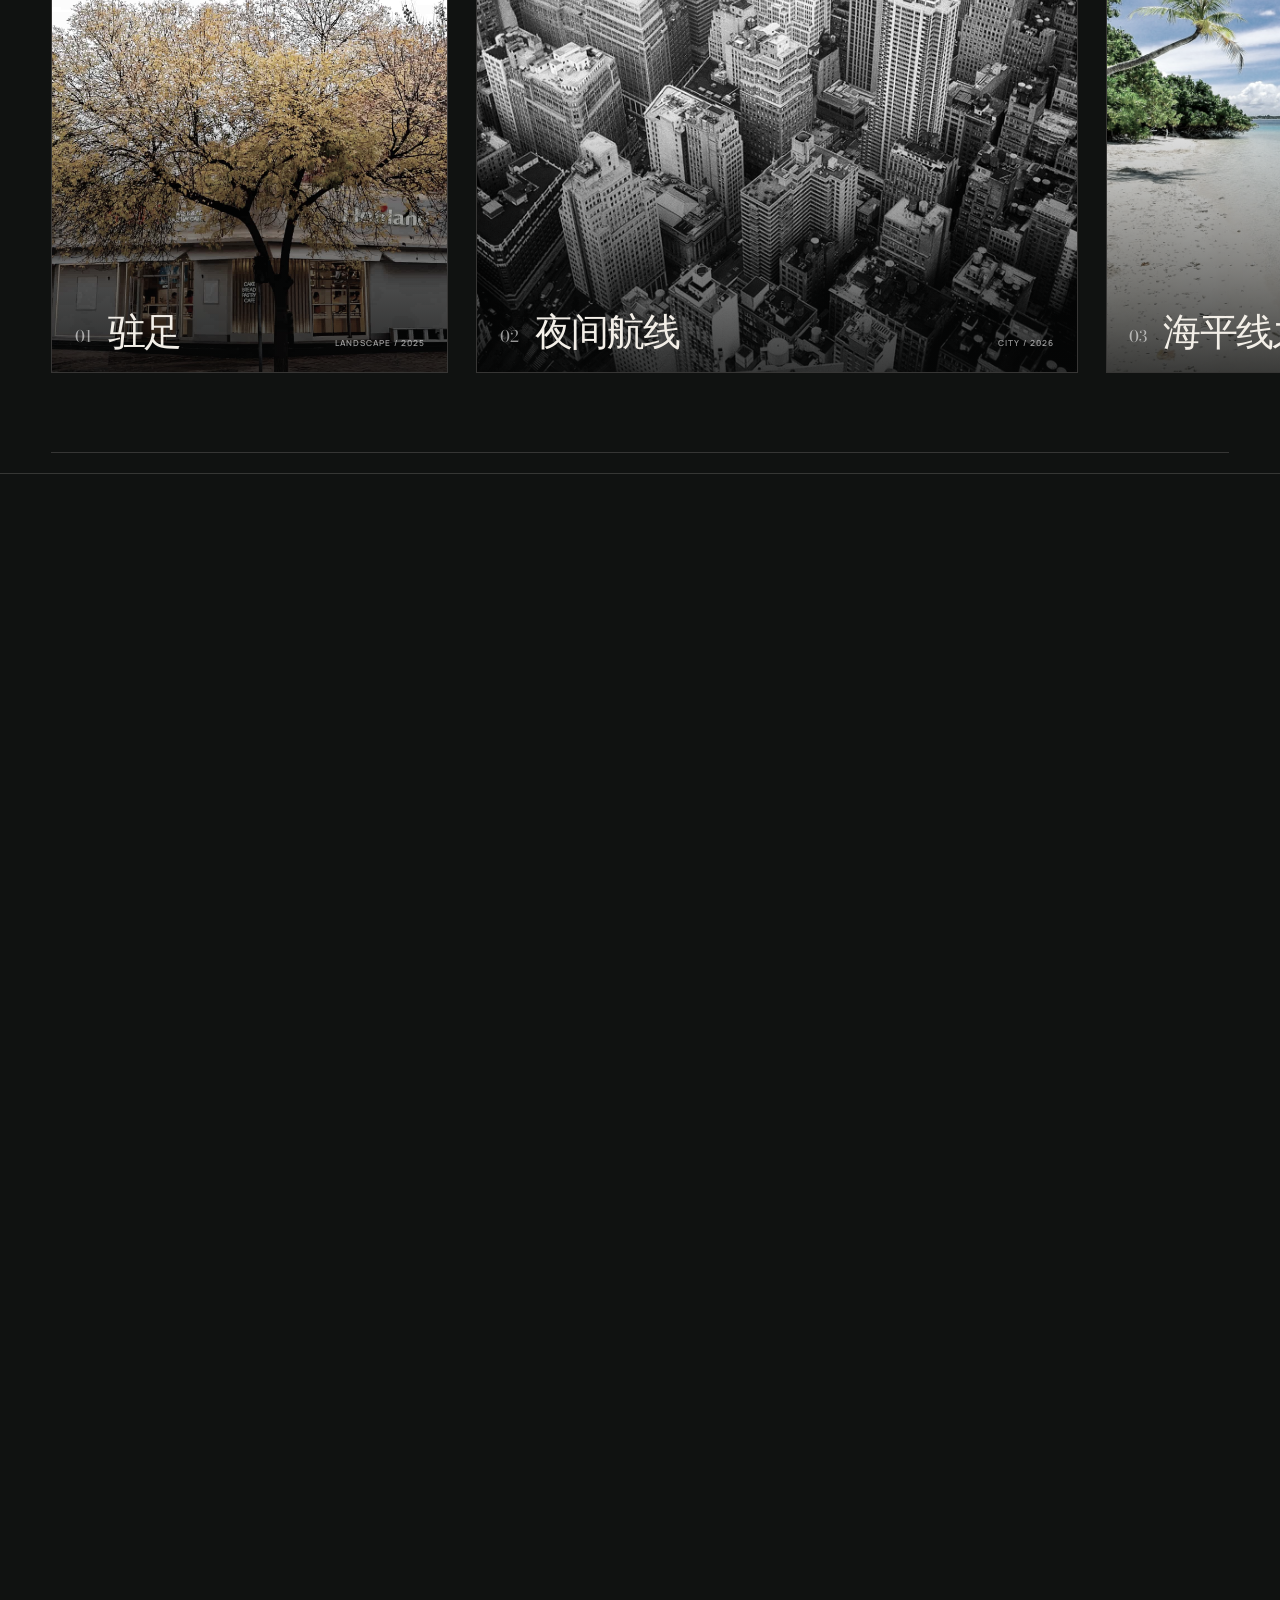
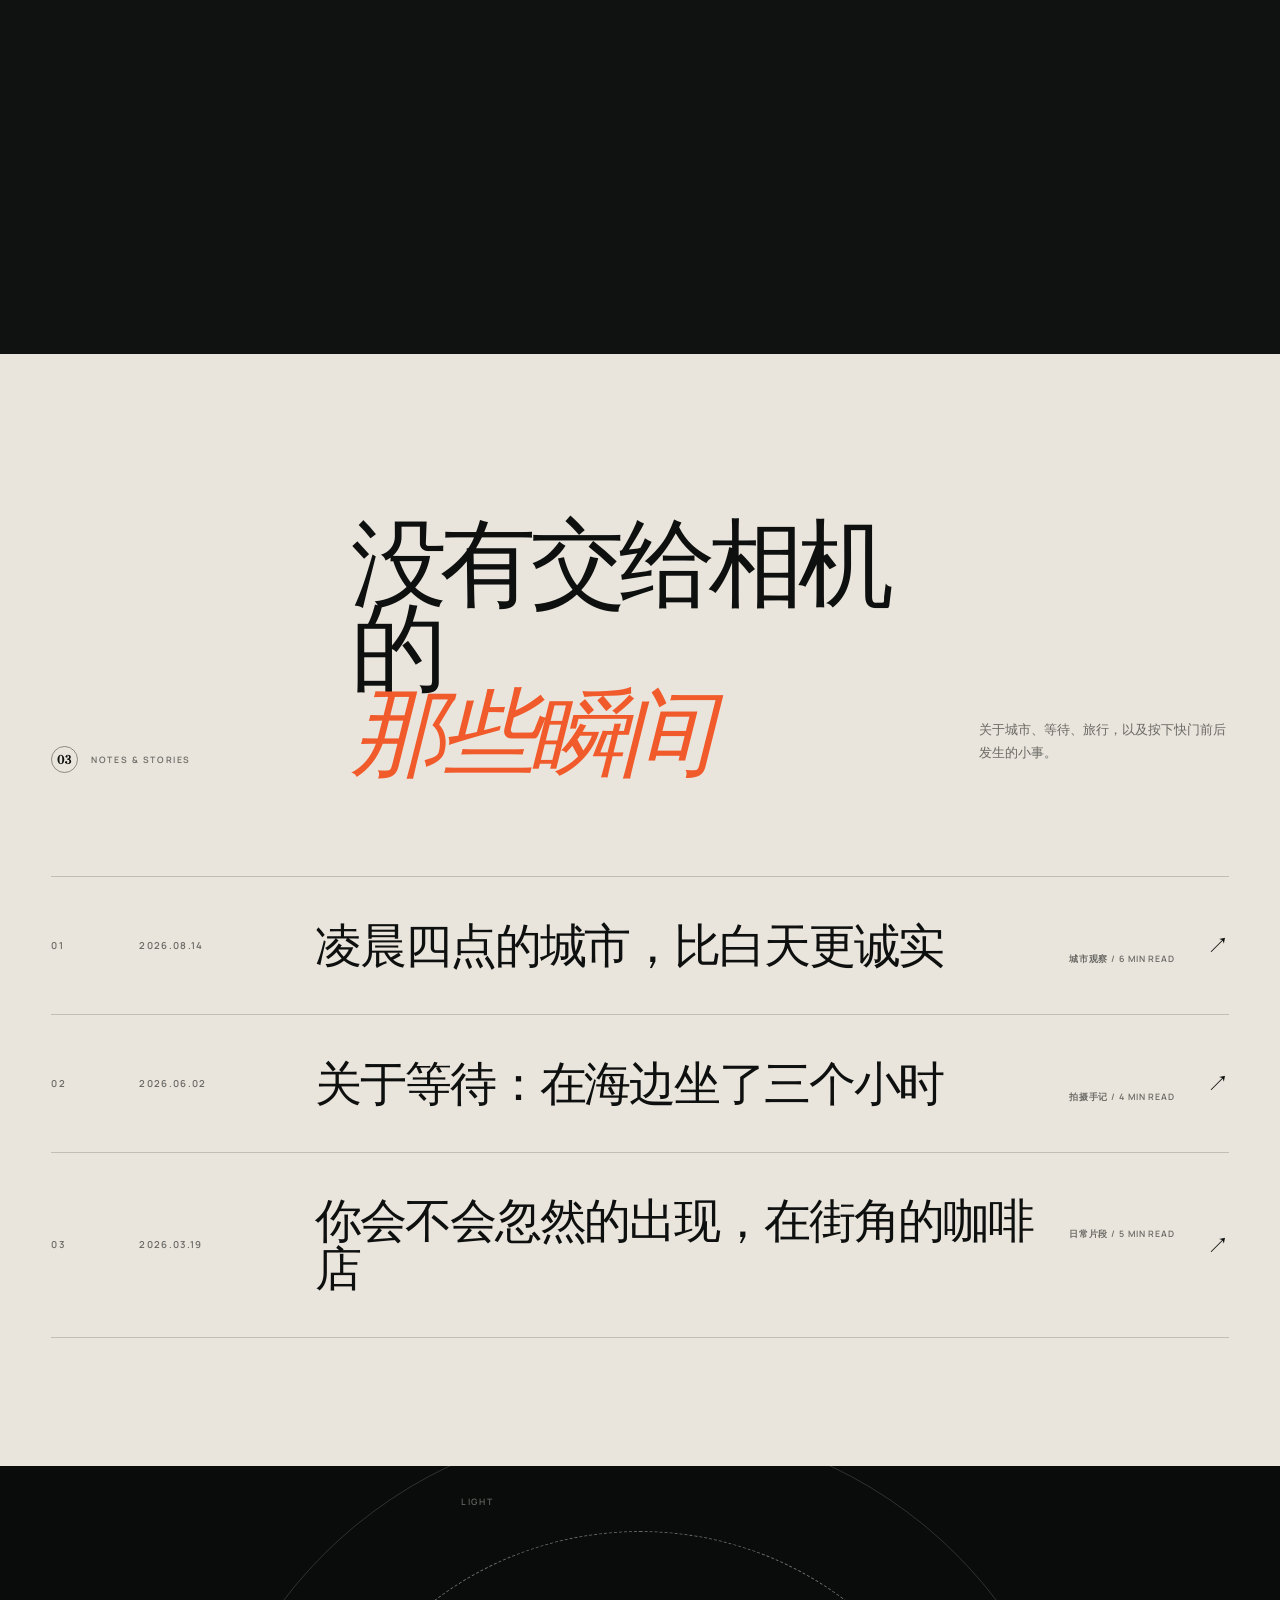
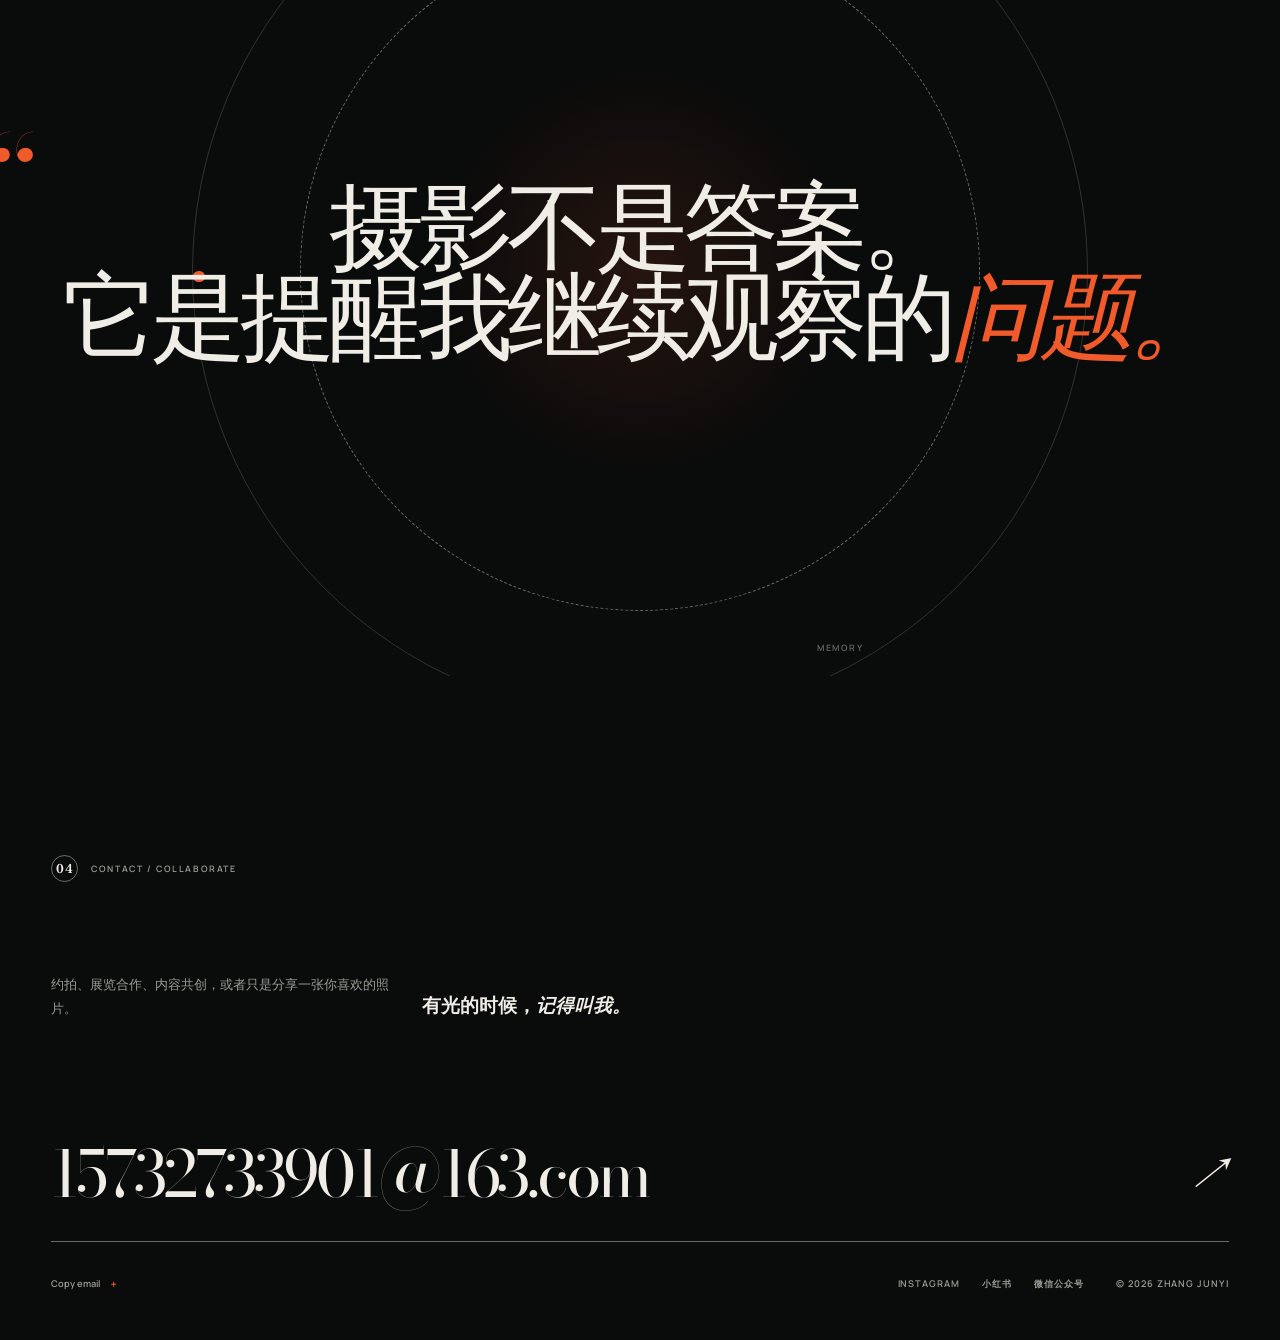
==== commit 07863ac4: "2" ====
--- a/index.html
+++ b/index.html
@@ -277,7 +277,7 @@
         <div class="section-index reveal"><span>04</span><span>CONTACT / COLLABORATE</span></div>
         <div class="contact-head reveal">
           <p>约拍、展览合作、内容共创，或者只是分享一张你喜欢的照片。</p>
-          <h2 id="contact-title">有光的时候，<br><em>记得叫我。</em></h2>
+          <h3 id="contact-title">有光的时候，<em>记得叫我。</em></h3>
         </div>
 
         <a class="contact-mail" href="mailto:15732733901@163.com">
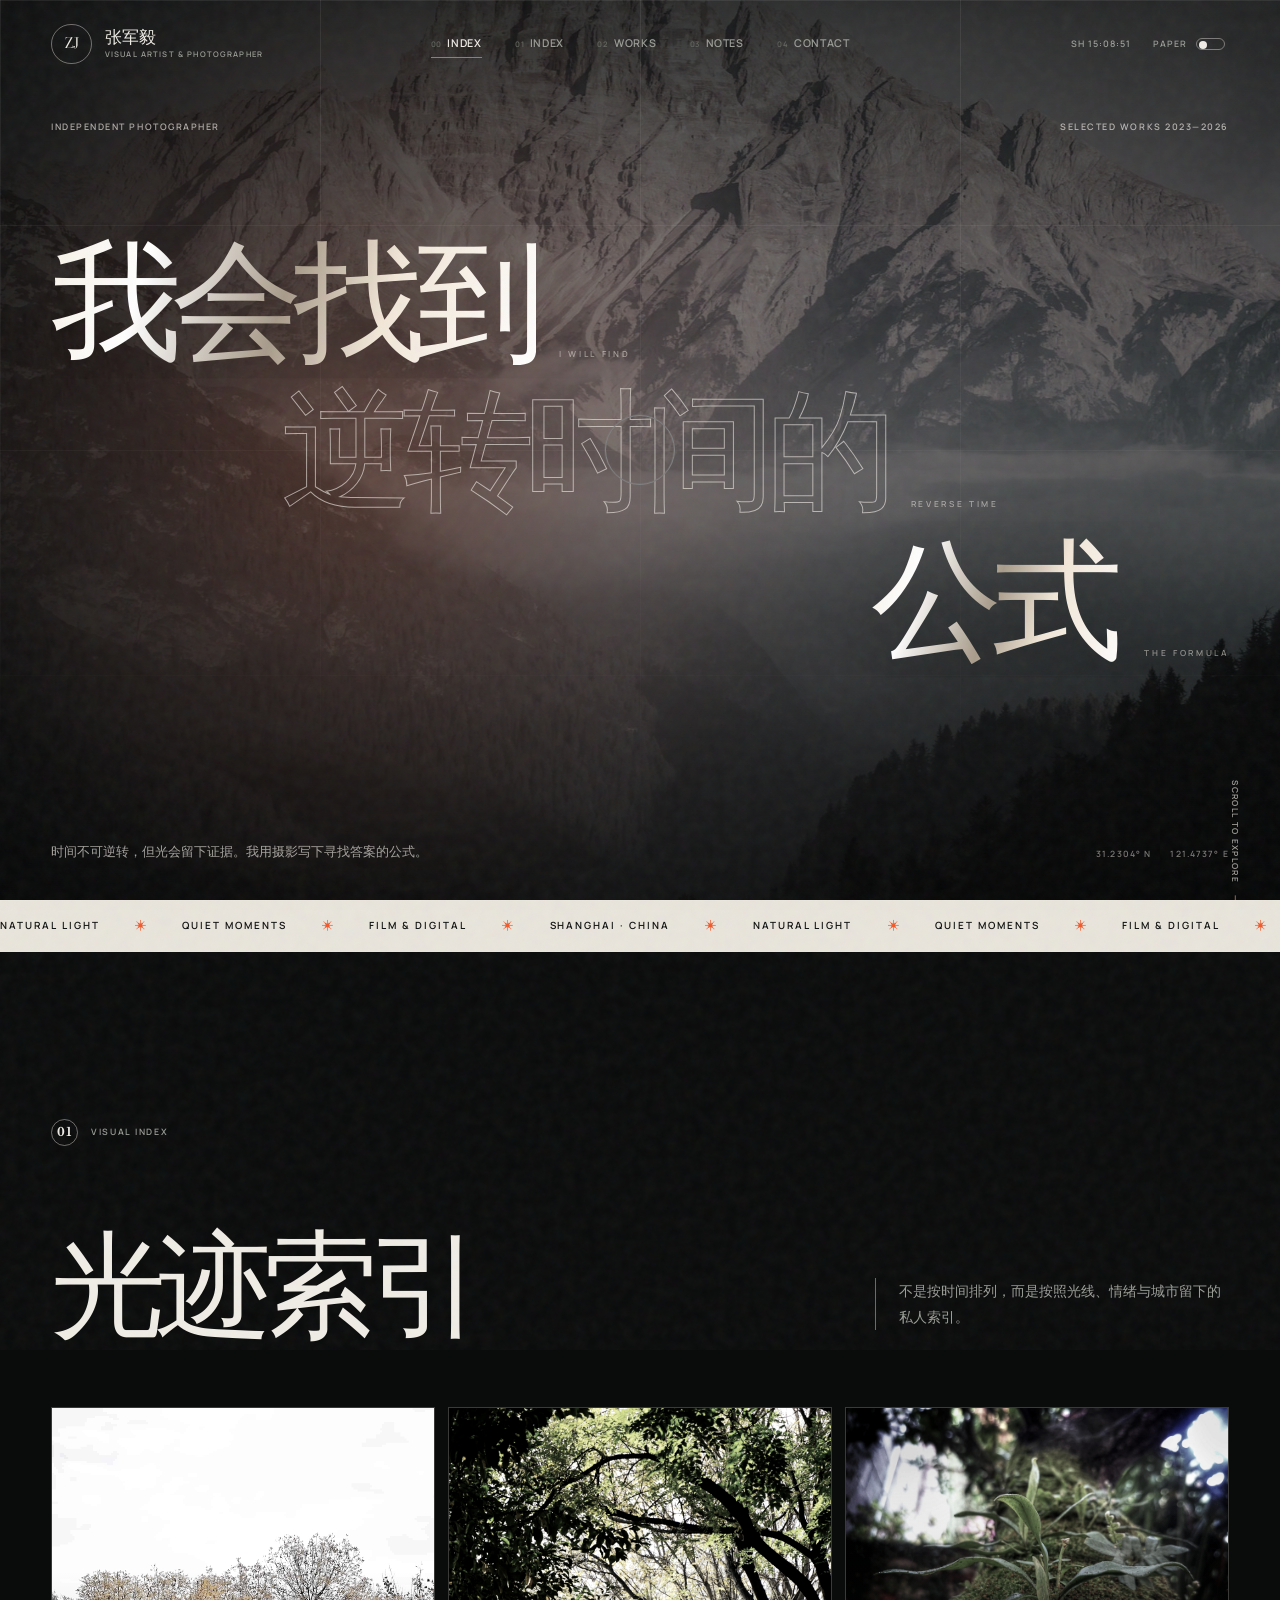
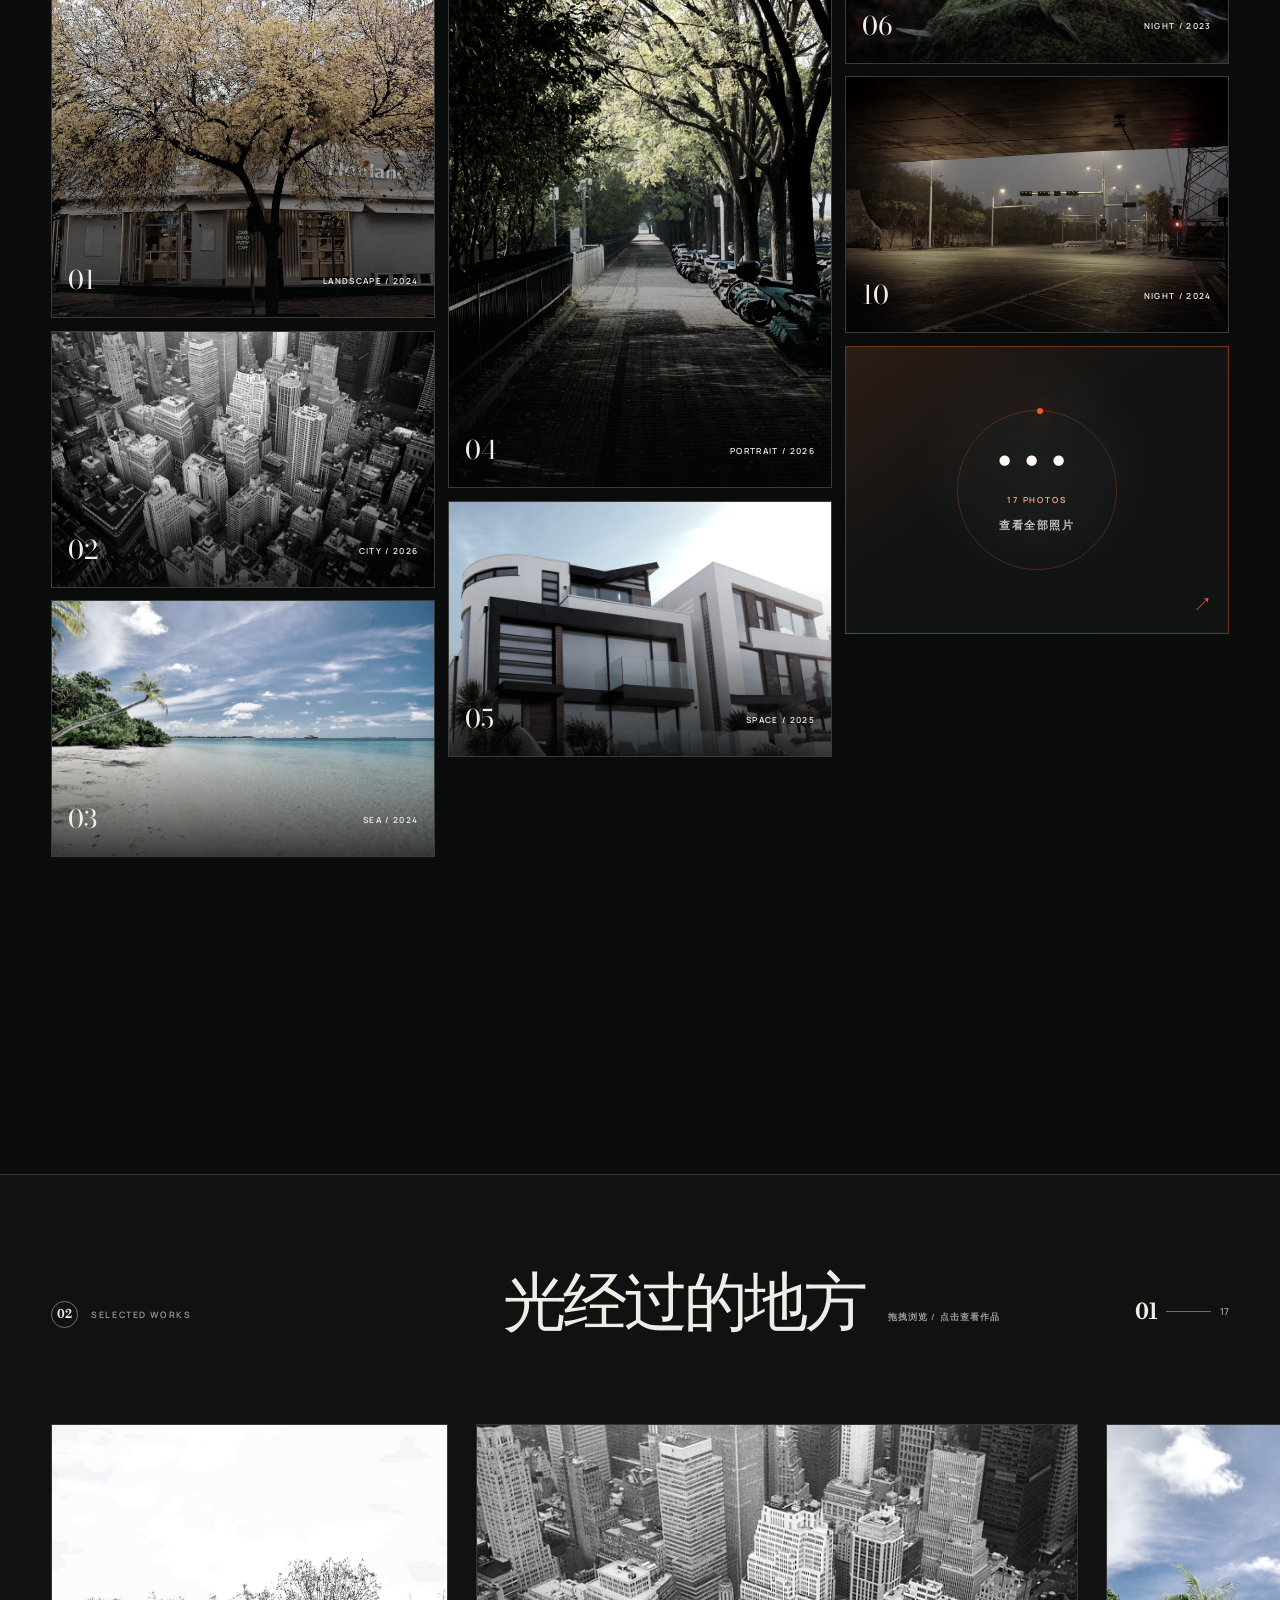
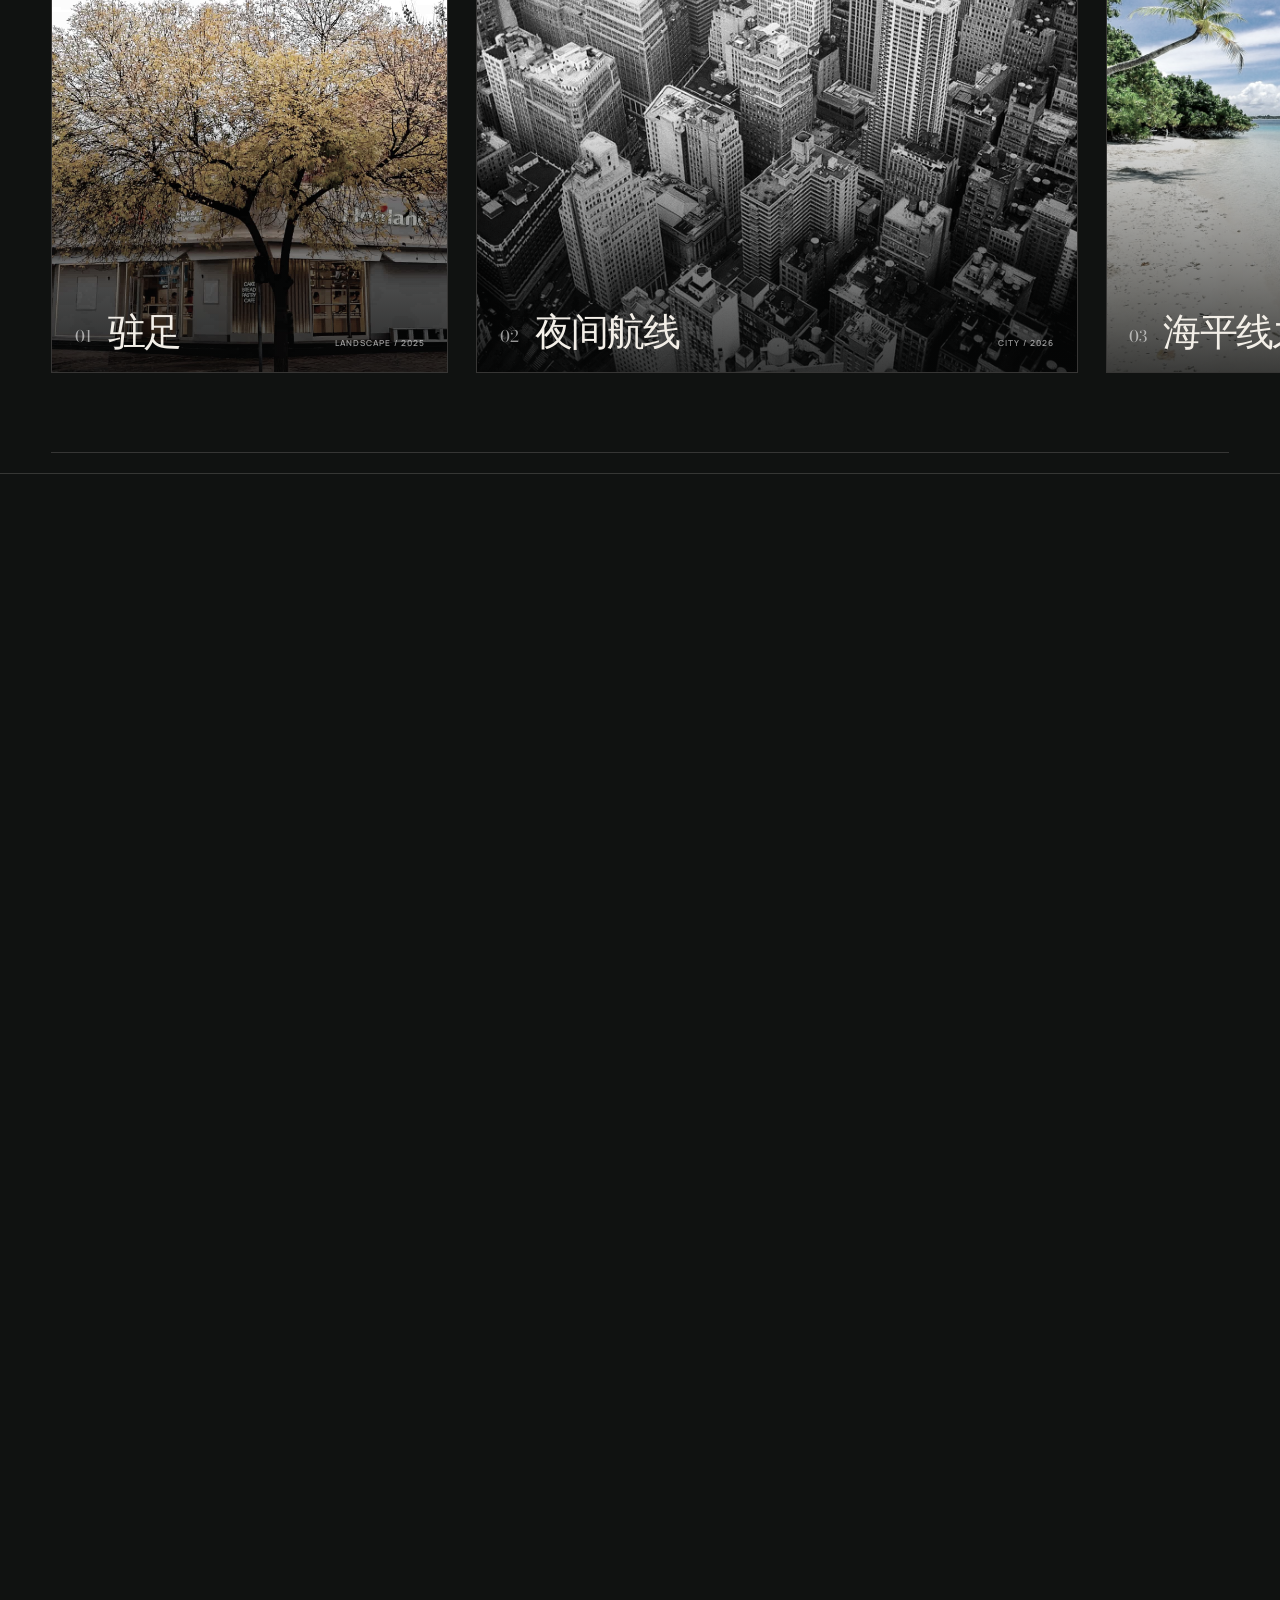
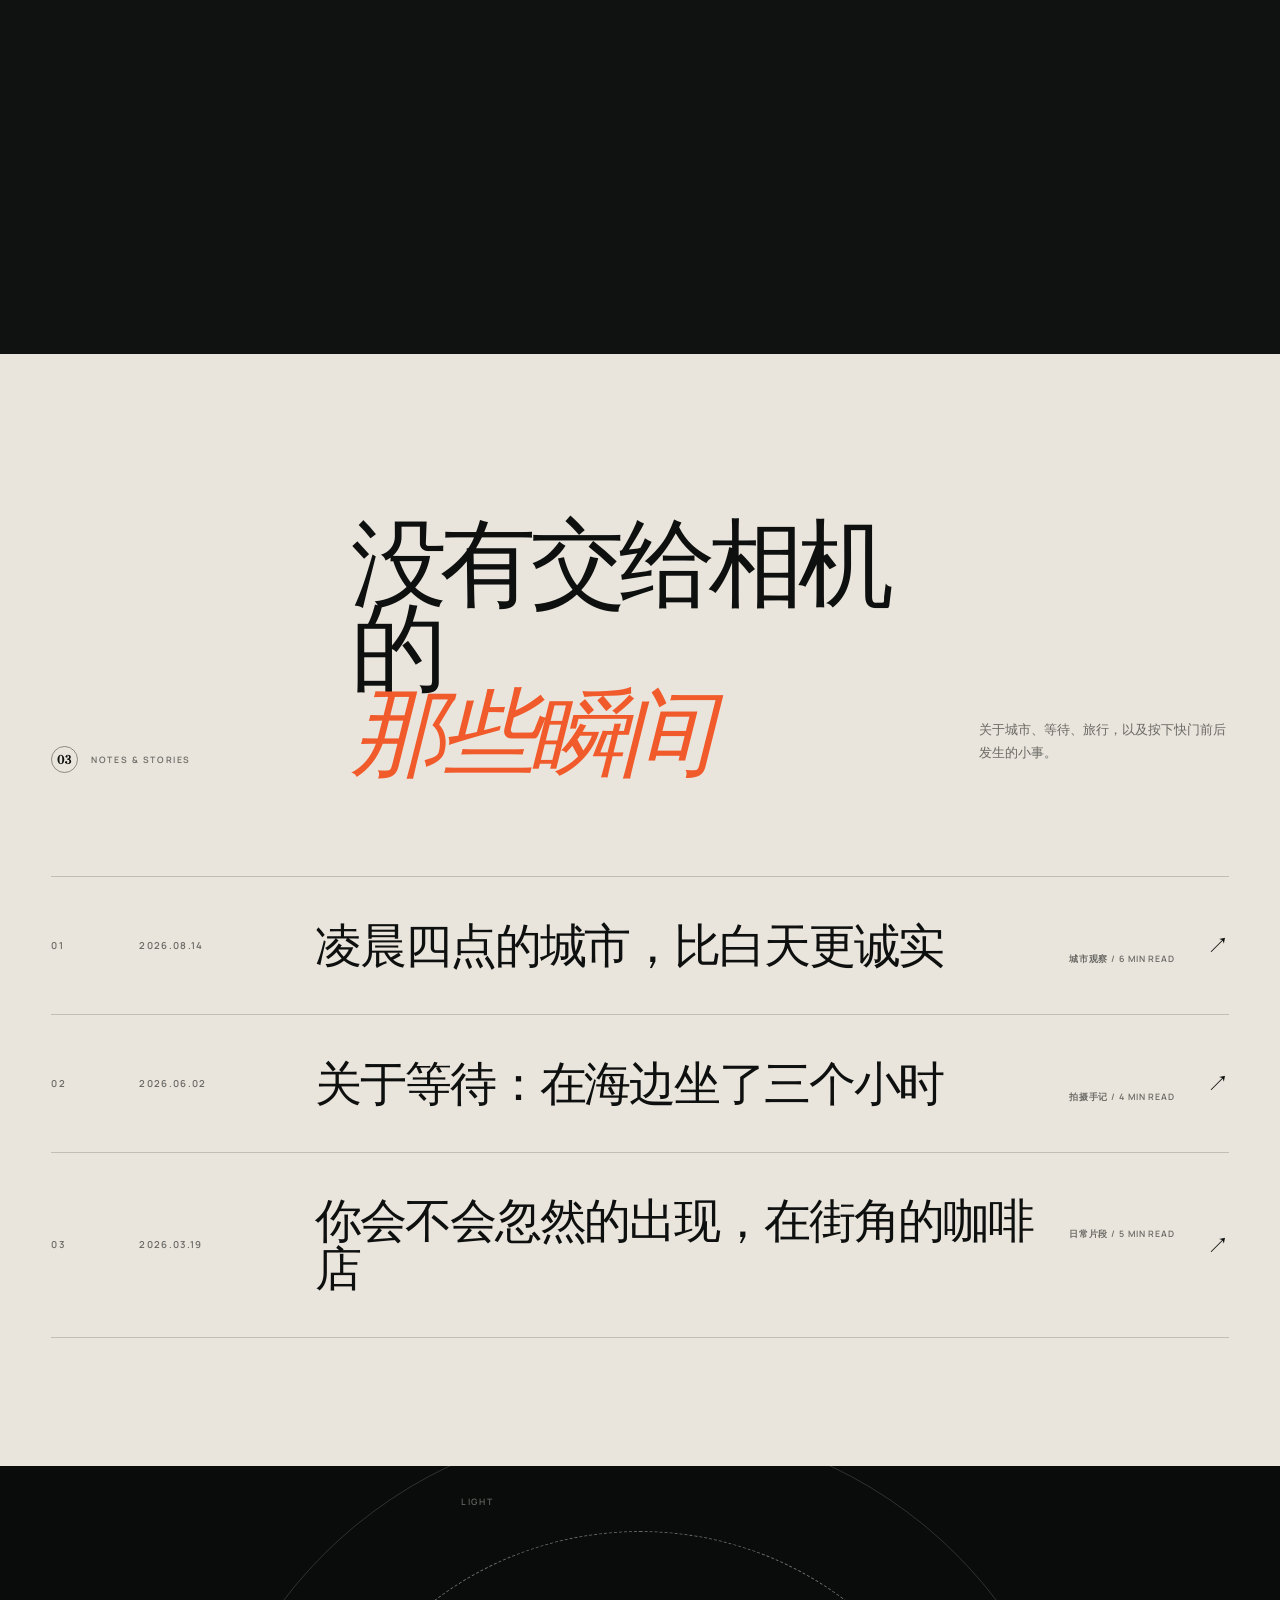
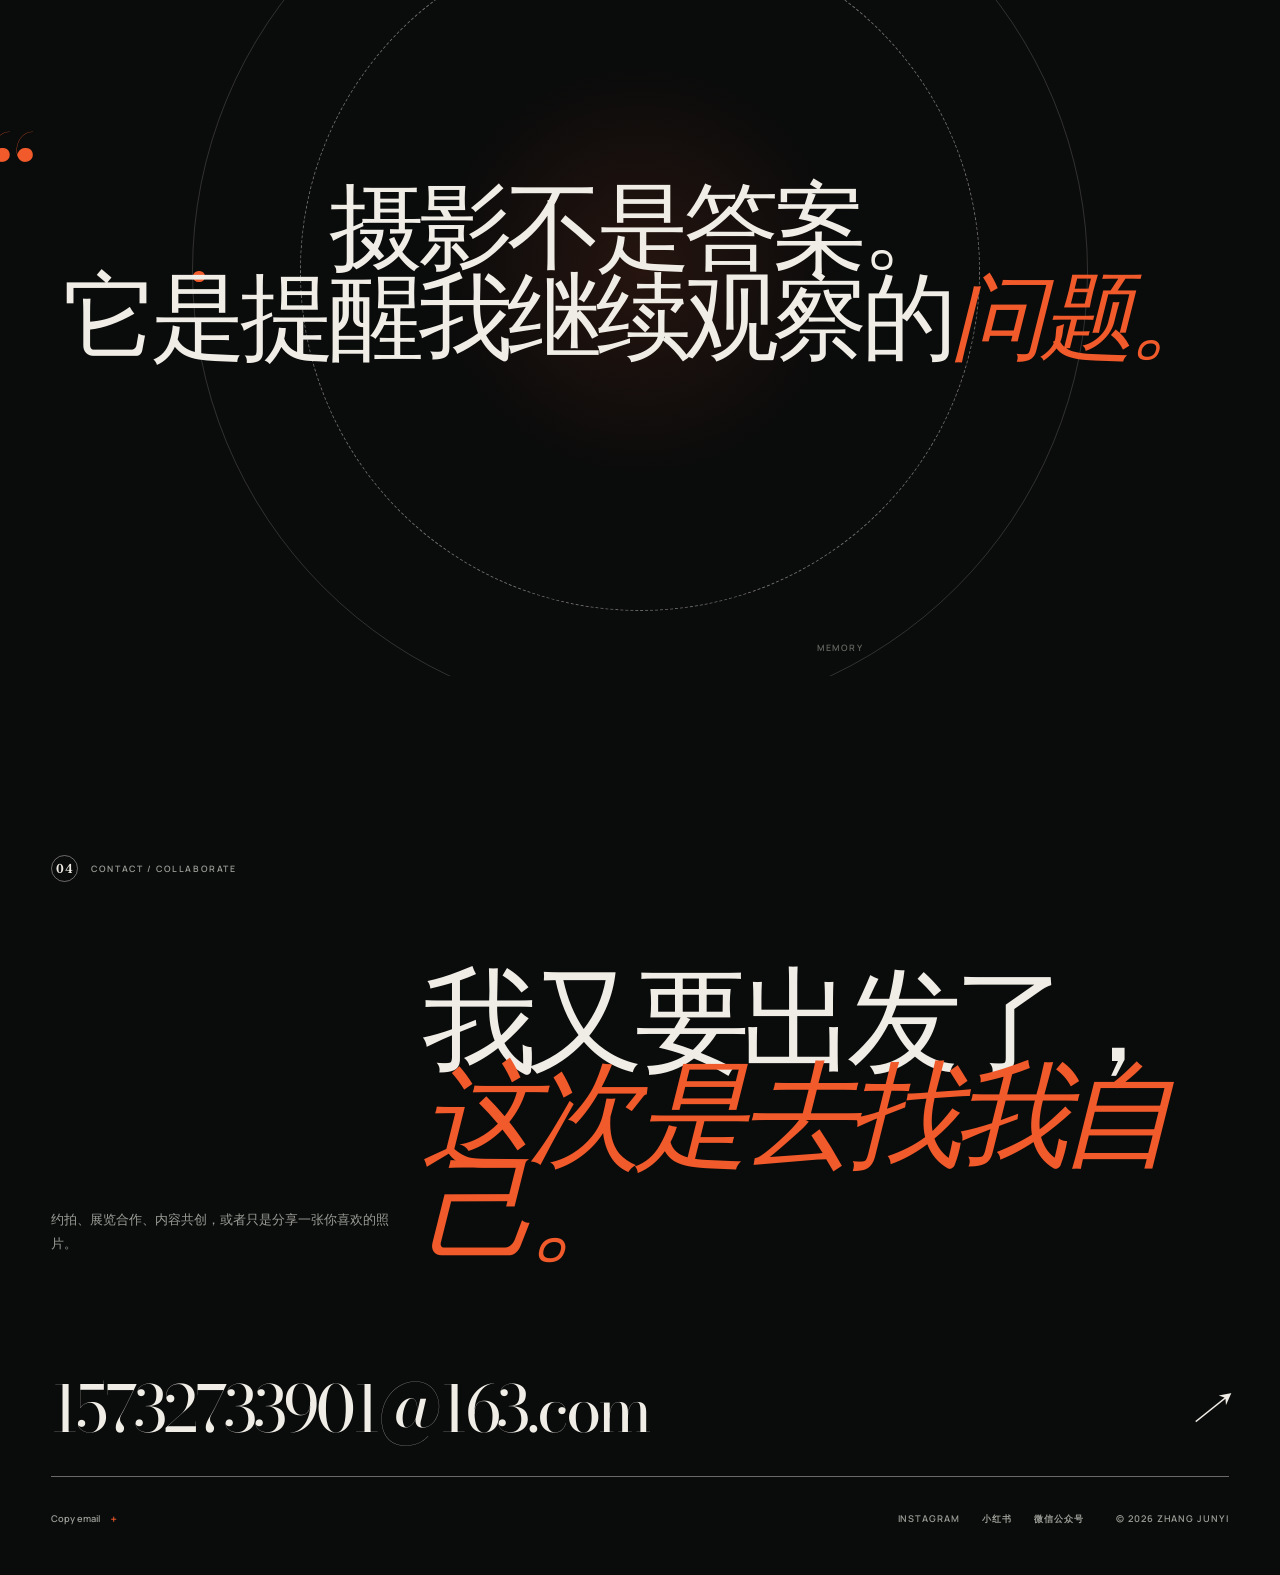
==== commit dcfbf800: "1" ====
--- a/index.html
+++ b/index.html
@@ -277,7 +277,7 @@
         <div class="section-index reveal"><span>04</span><span>CONTACT / COLLABORATE</span></div>
         <div class="contact-head reveal">
           <p>约拍、展览合作、内容共创，或者只是分享一张你喜欢的照片。</p>
-          <h3 id="contact-title">有光的时候，<em>记得叫我。</em></h3>
+          <h2 id="contact-title">我又要出发了，<em>这次是去找我自己。</em></h2>
         </div>
 
         <a class="contact-mail" href="mailto:15732733901@163.com">
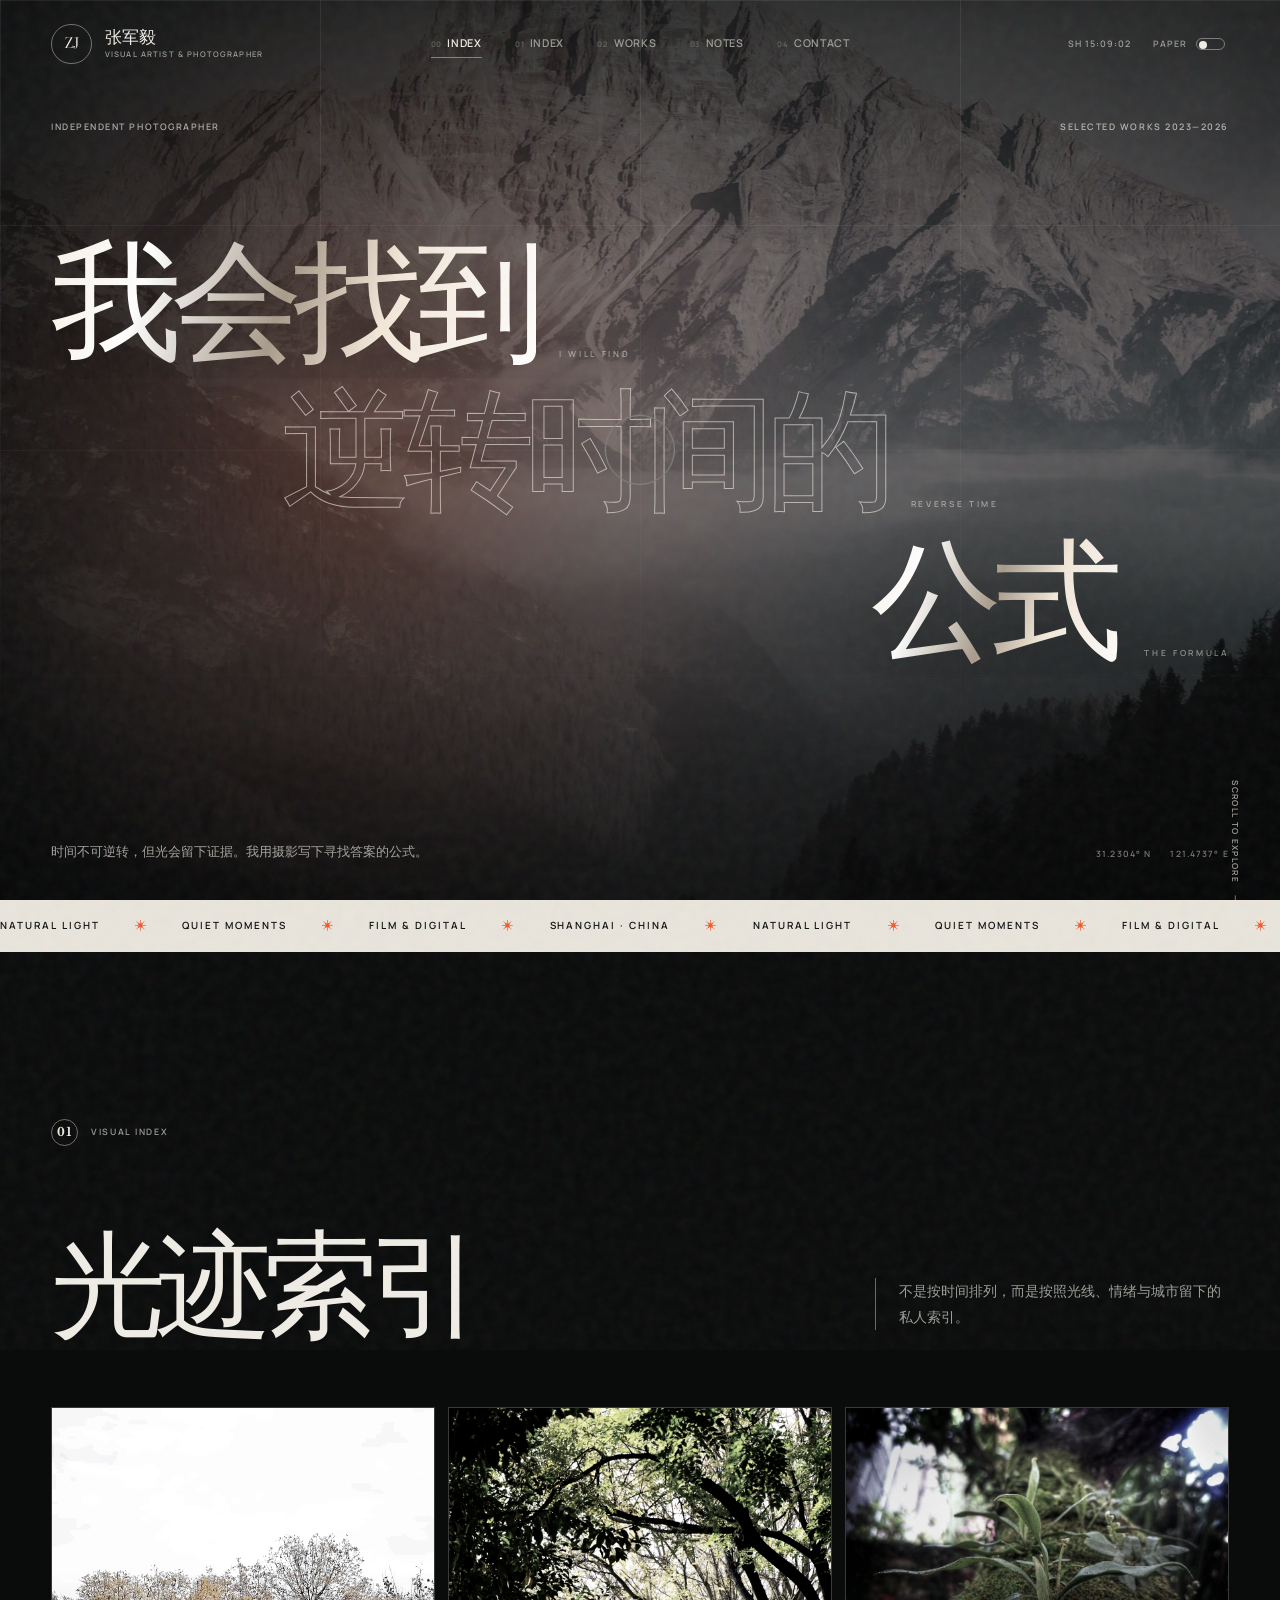
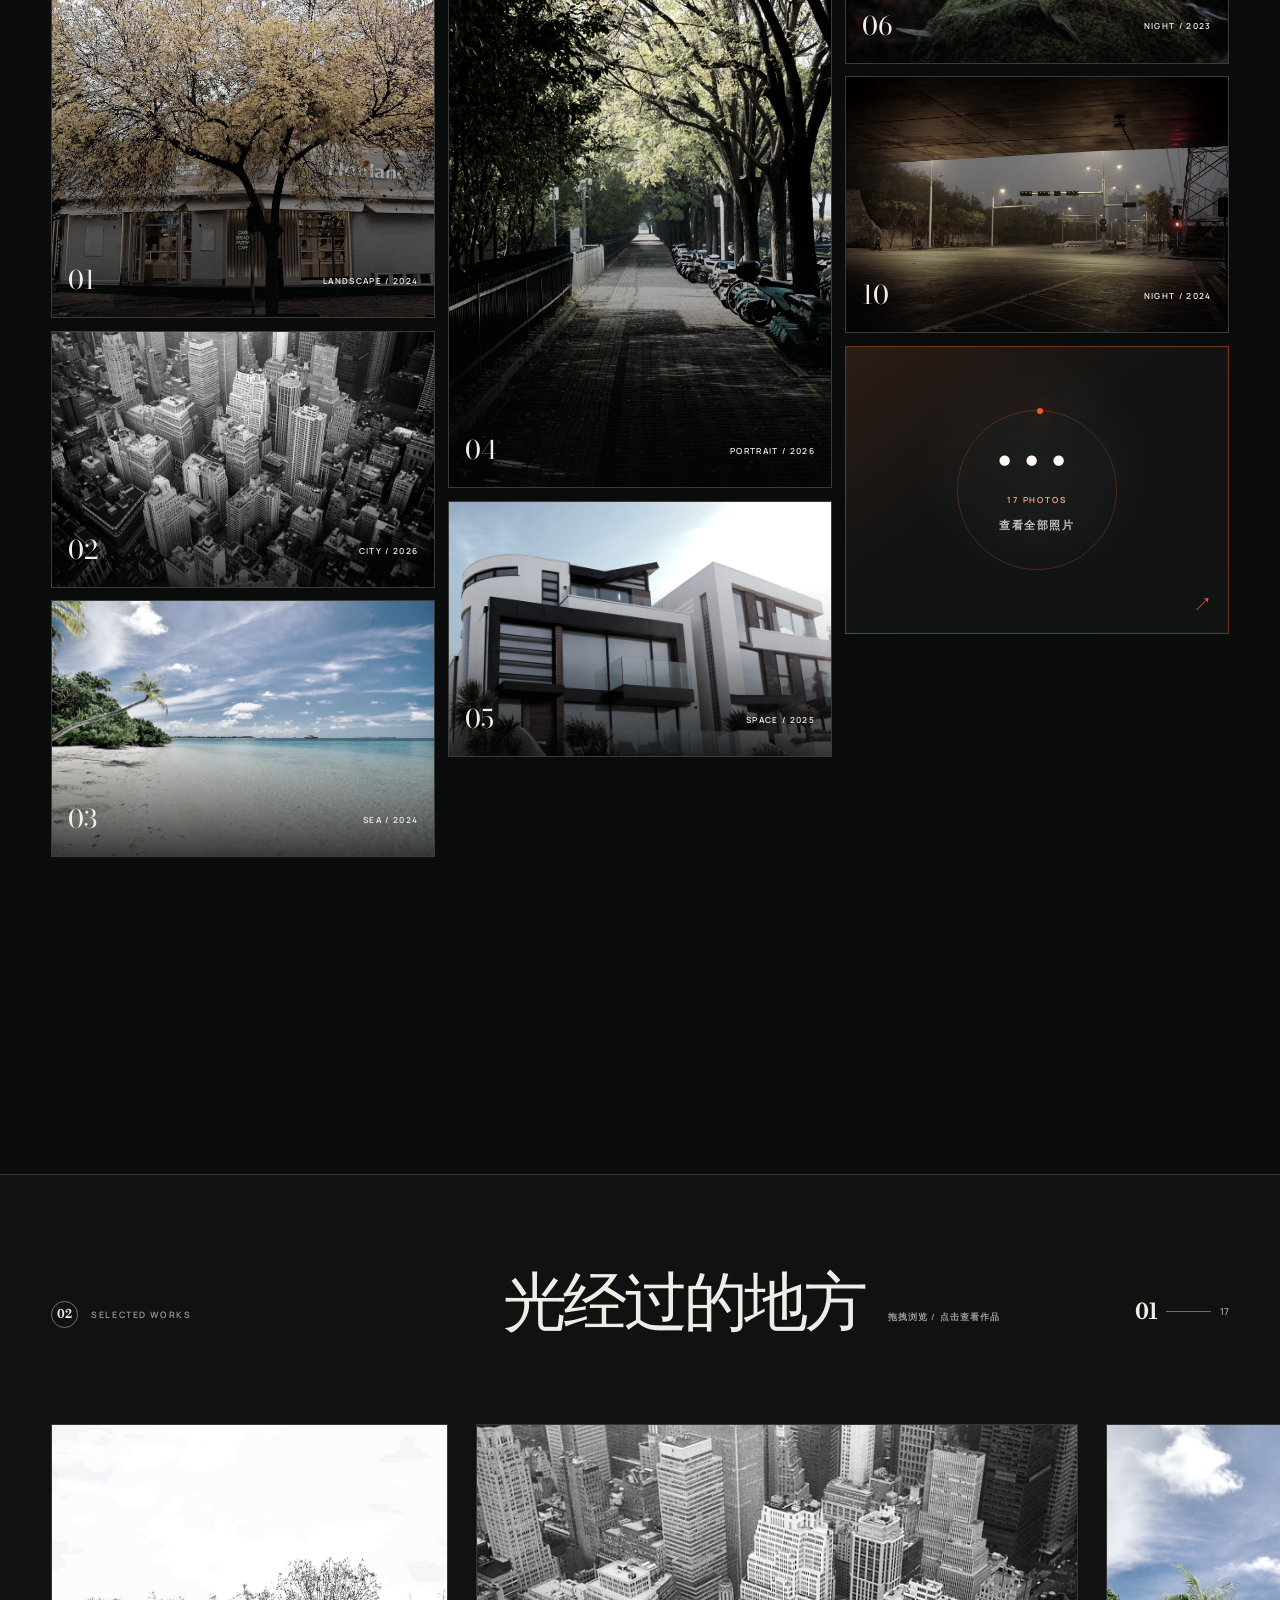
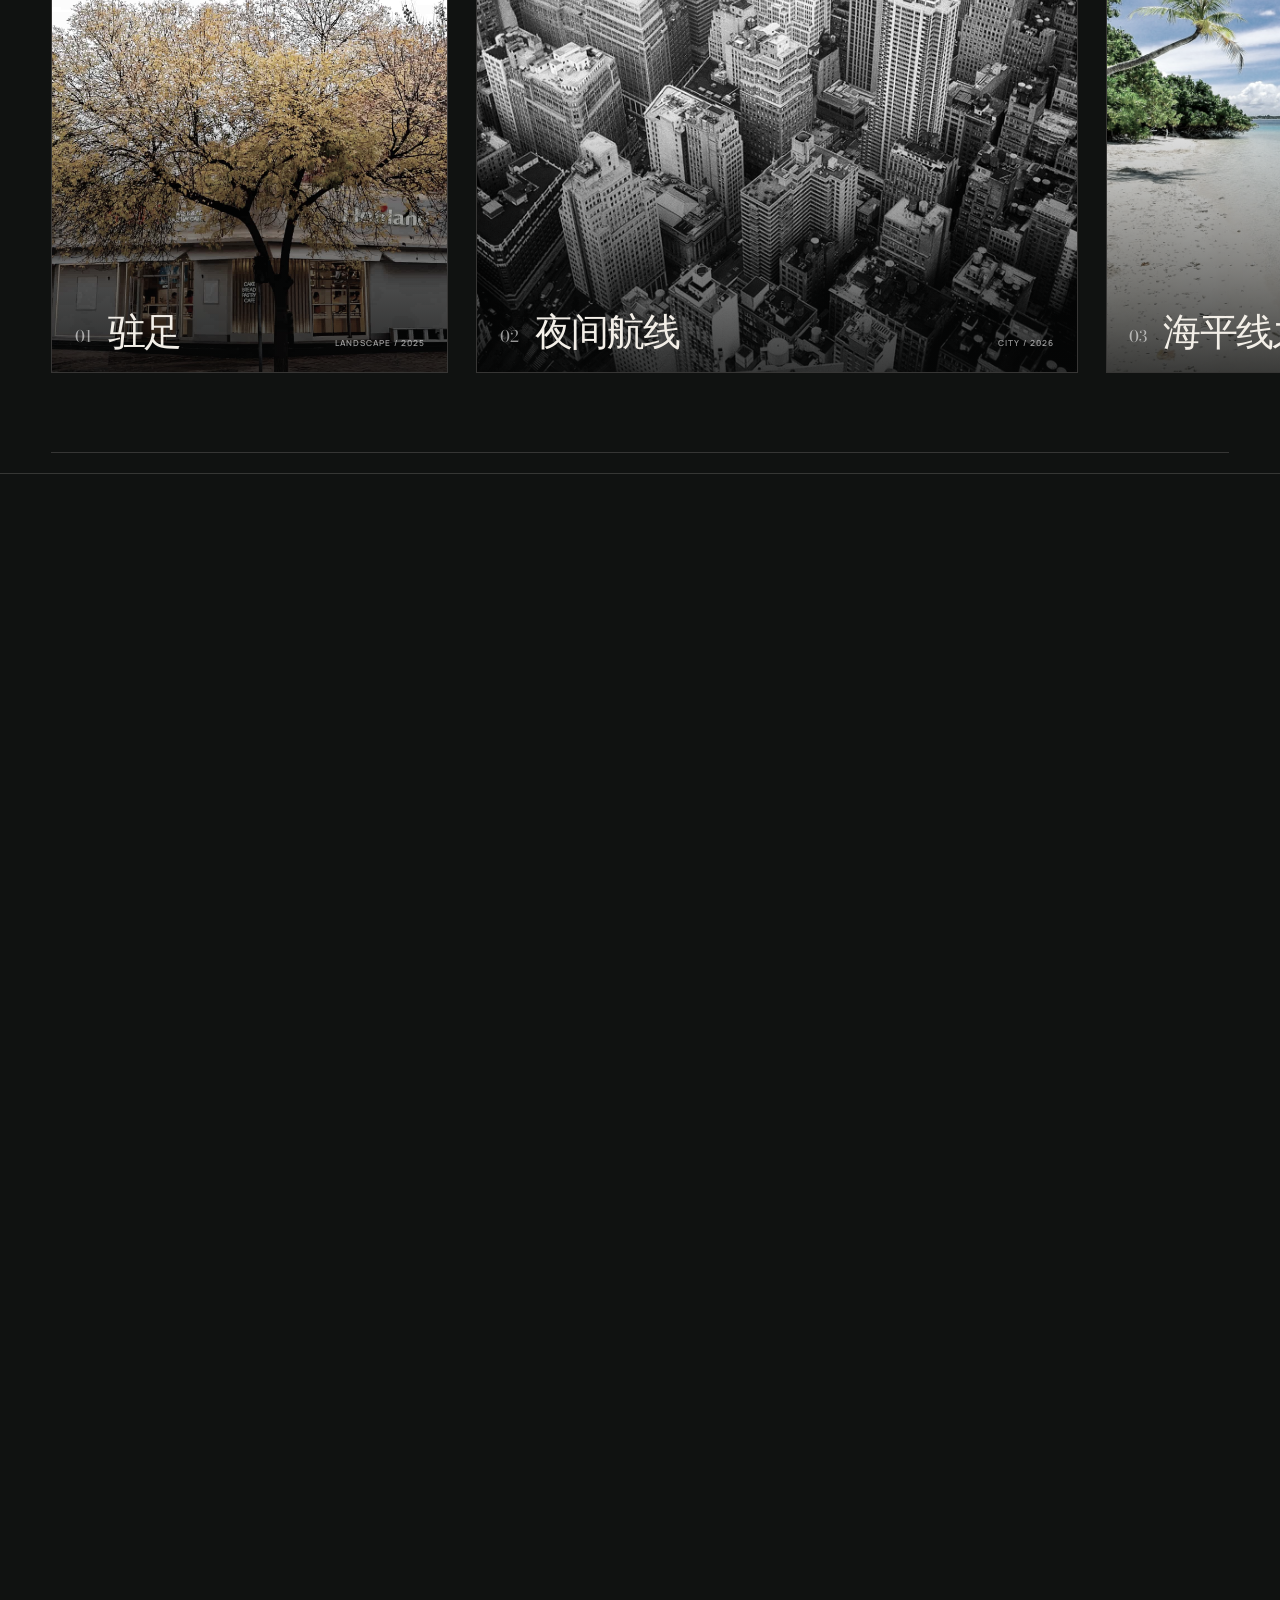
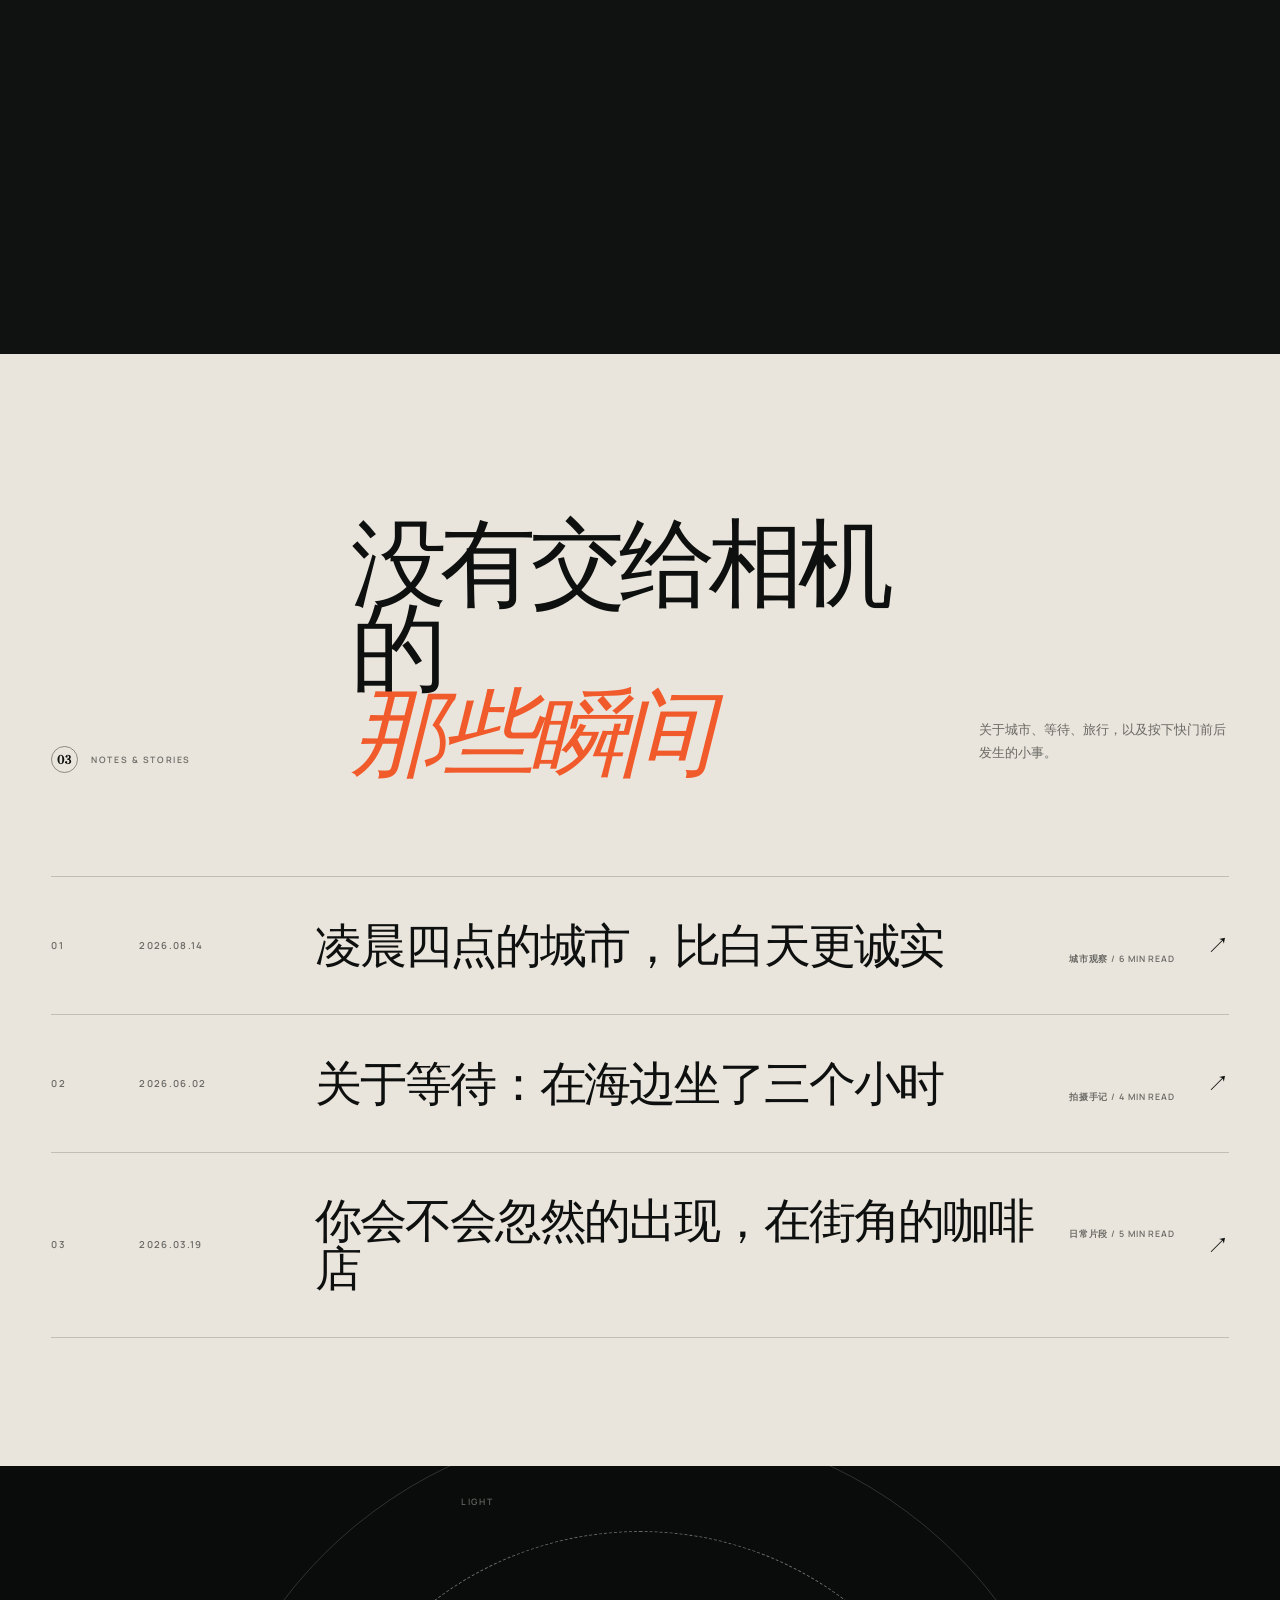
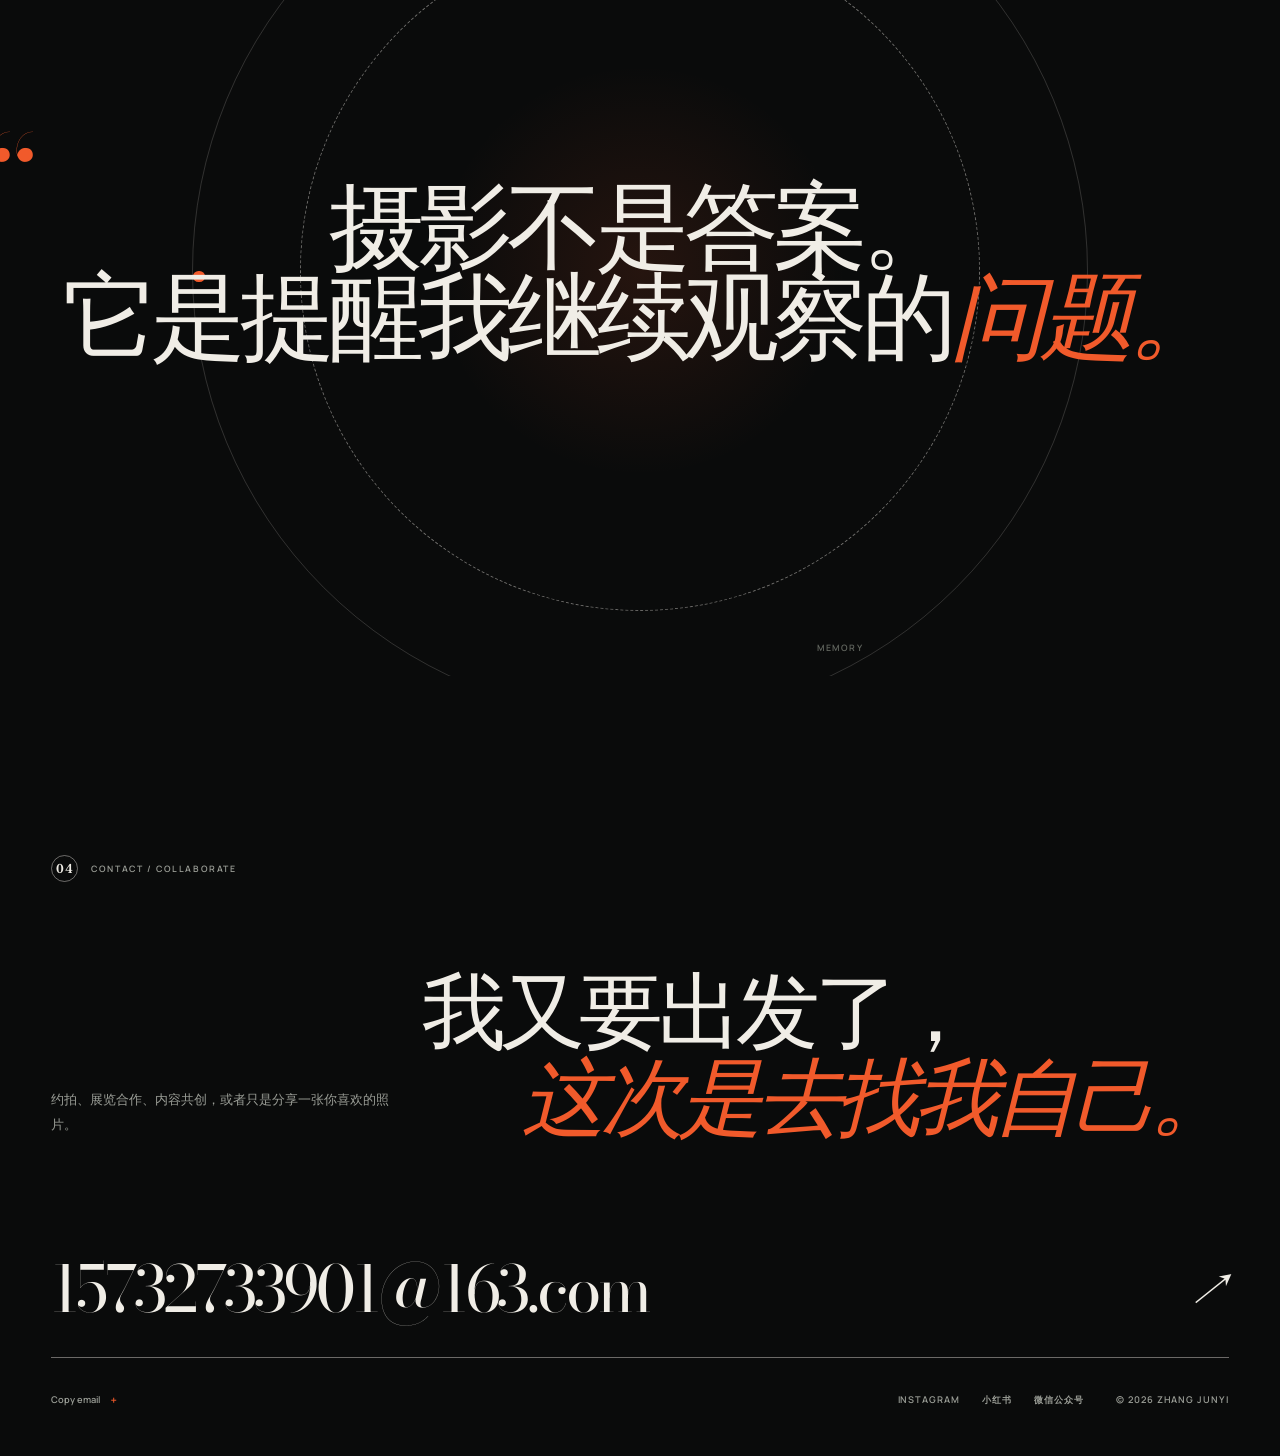
==== commit 7ed461ff: "3" ====
--- a/index.html
+++ b/index.html
@@ -277,7 +277,10 @@
         <div class="section-index reveal"><span>04</span><span>CONTACT / COLLABORATE</span></div>
         <div class="contact-head reveal">
           <p>约拍、展览合作、内容共创，或者只是分享一张你喜欢的照片。</p>
-          <h2 id="contact-title">我又要出发了，<em>这次是去找我自己。</em></h2>
+          <h2 id="contact-title">
+            <span>我又要出发了，</span>
+            <em>这次是去找我自己。</em>
+          </h2>
         </div>
 
         <a class="contact-mail" href="mailto:15732733901@163.com">
--- a/styles.css
+++ b/styles.css
@@ -3031,3 +3031,40 @@
     bottom: 1rem;
   }
 }
+
+
+/* 联系区标题：两行均匀分布，整体缩小 */
+.contact-head h2 {
+  display: grid;
+  gap: 0.1em;
+  font-size: clamp(3.2rem, 6.6vw, 7.4rem);
+  line-height: 0.92;
+  letter-spacing: -0.065em;
+}
+
+.contact-head h2 > span,
+.contact-head h2 > em {
+  display: block;
+}
+
+.contact-head h2 > span {
+  justify-self: start;
+}
+
+.contact-head h2 > em {
+  justify-self: end;
+  text-align: right;
+}
+
+@media (max-width: 900px) {
+  .contact-head h2 {
+    font-size: clamp(2.9rem, 8vw, 5.6rem);
+  }
+}
+
+@media (max-width: 620px) {
+  .contact-head h2 {
+    font-size: clamp(2.5rem, 12.5vw, 4.5rem);
+    letter-spacing: -0.055em;
+  }
+}
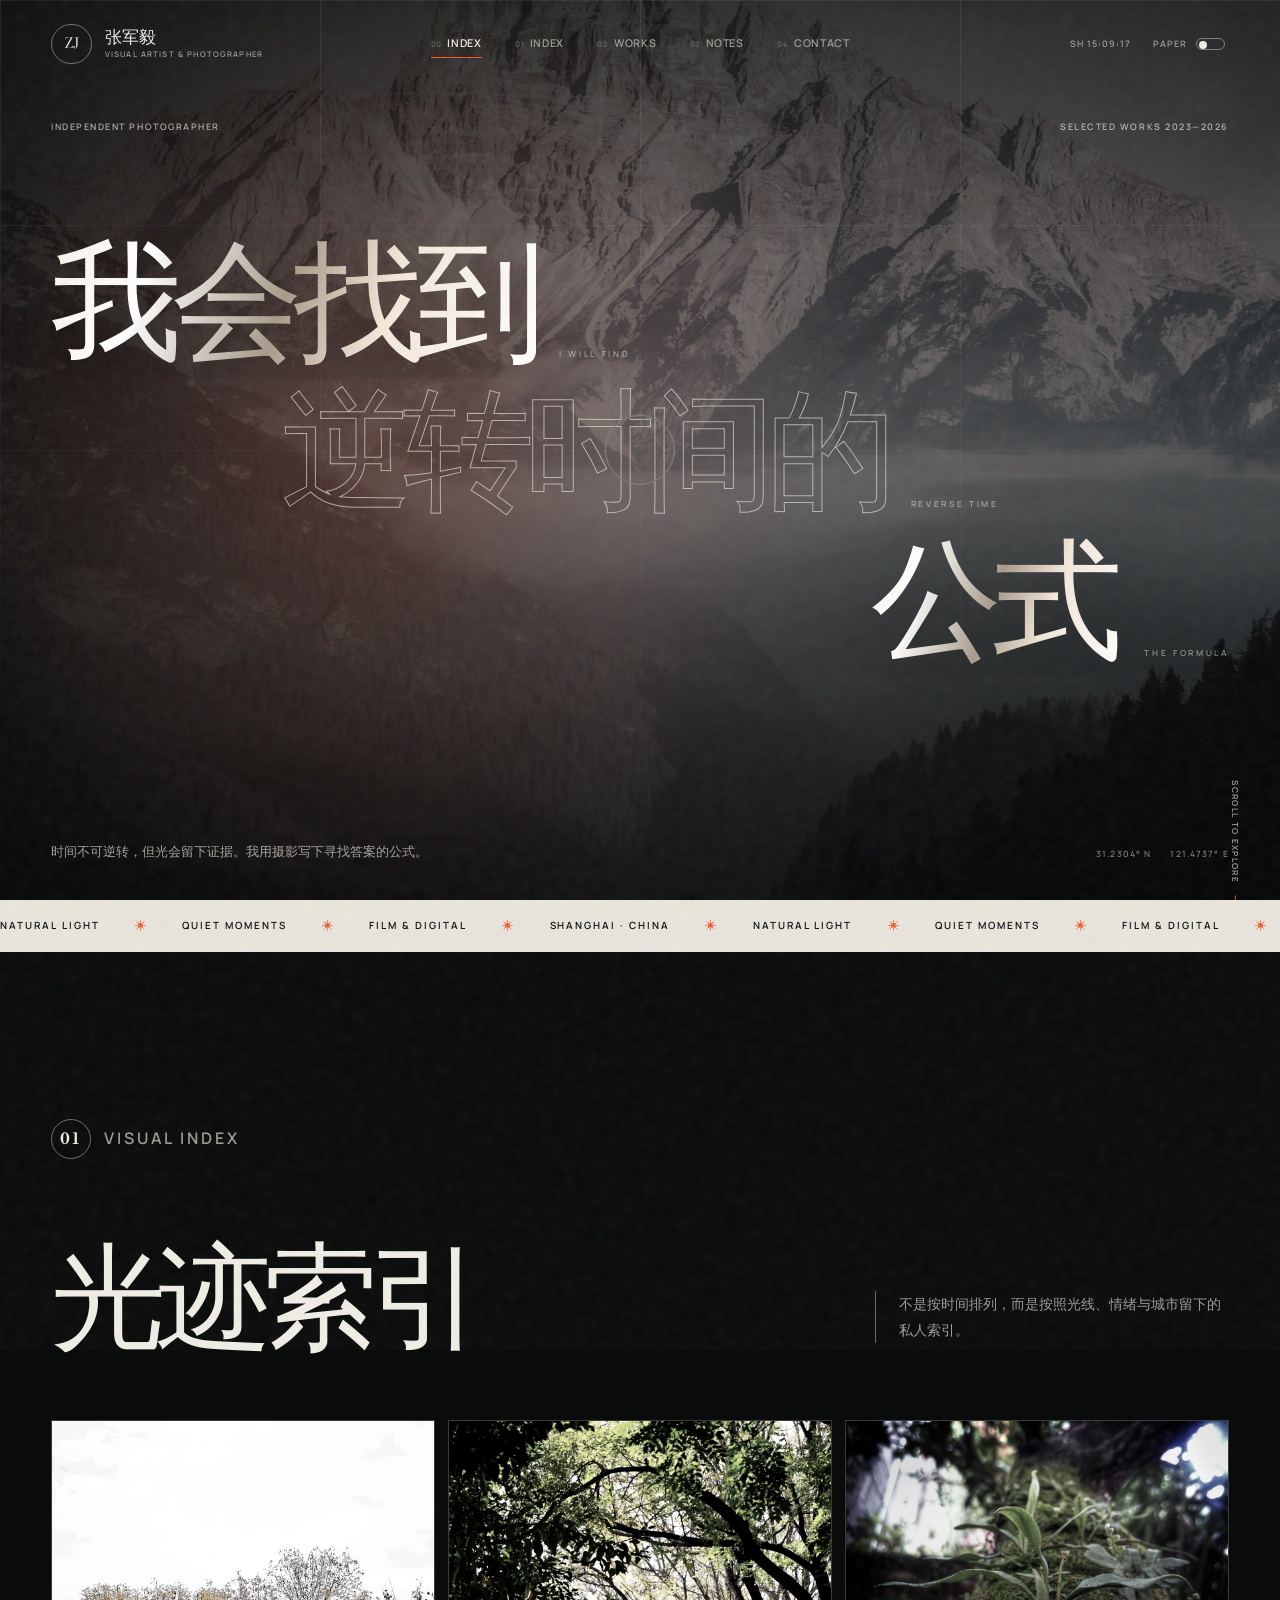
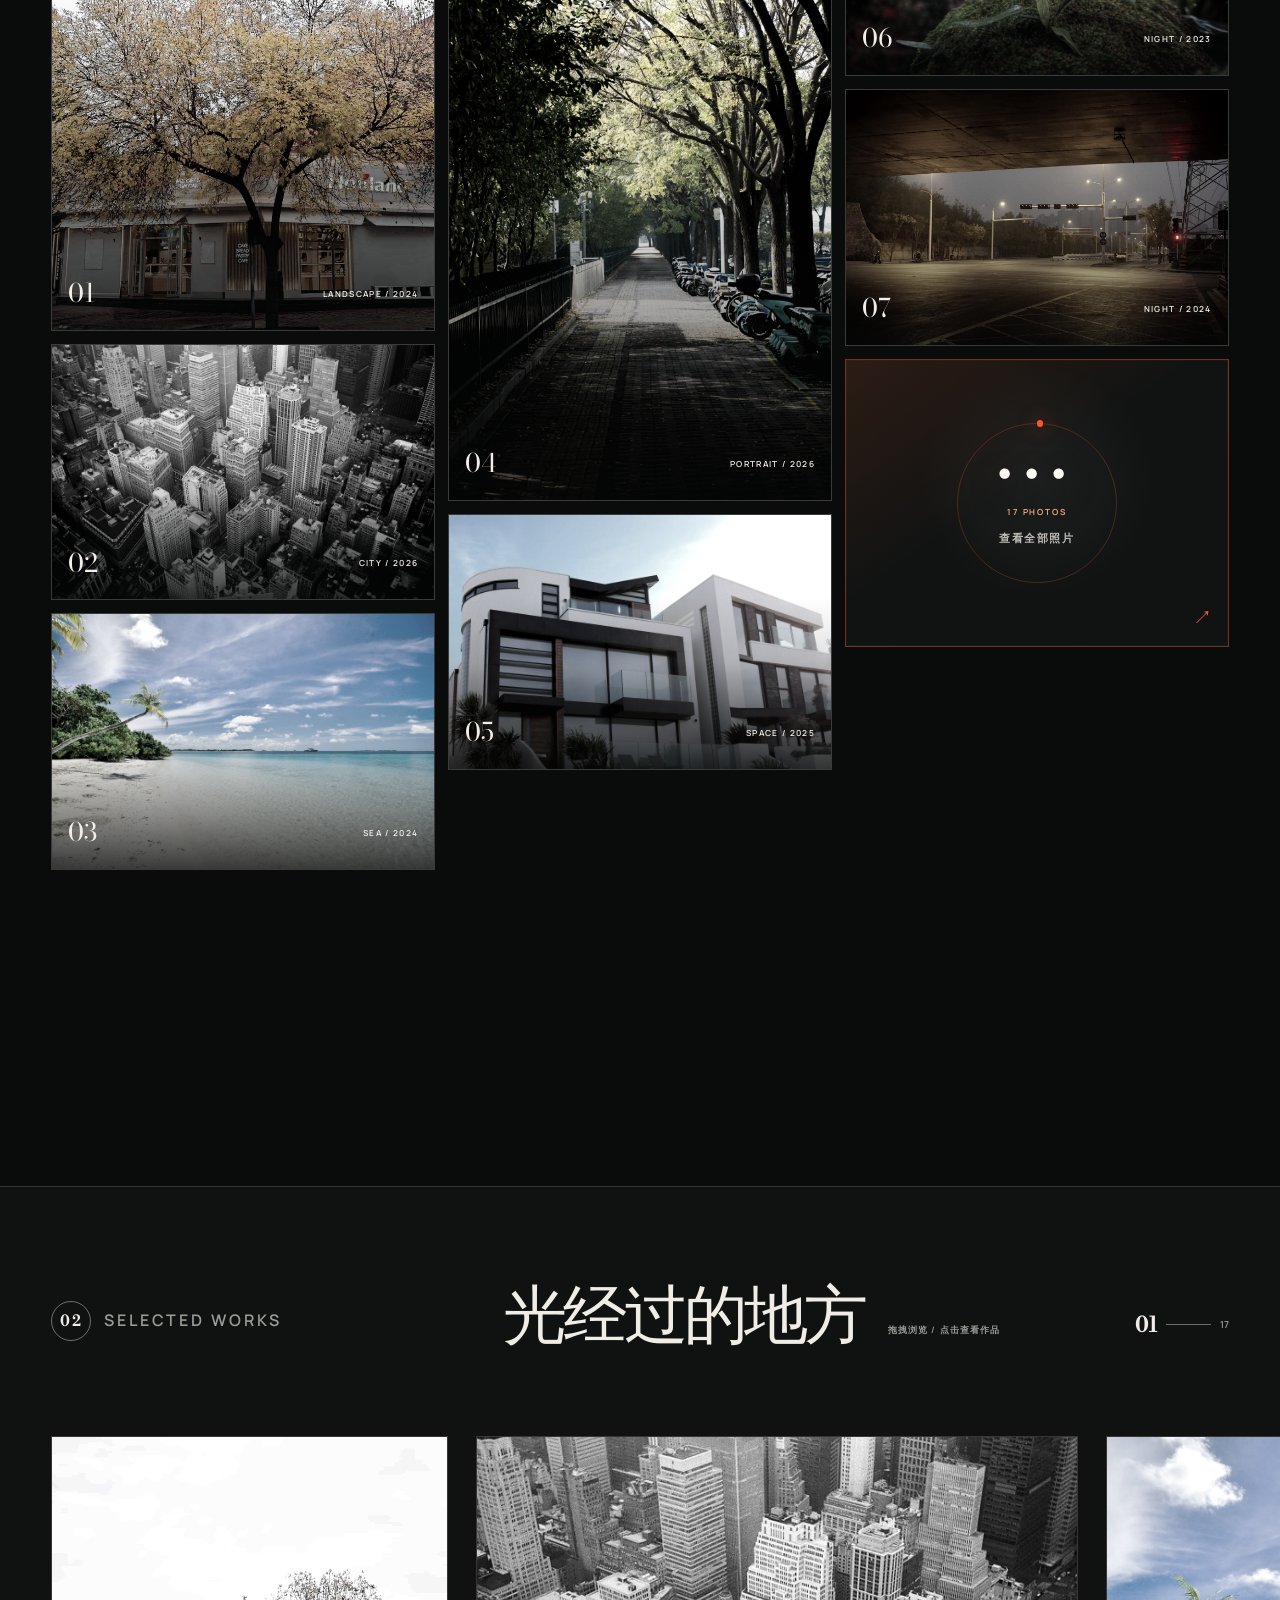
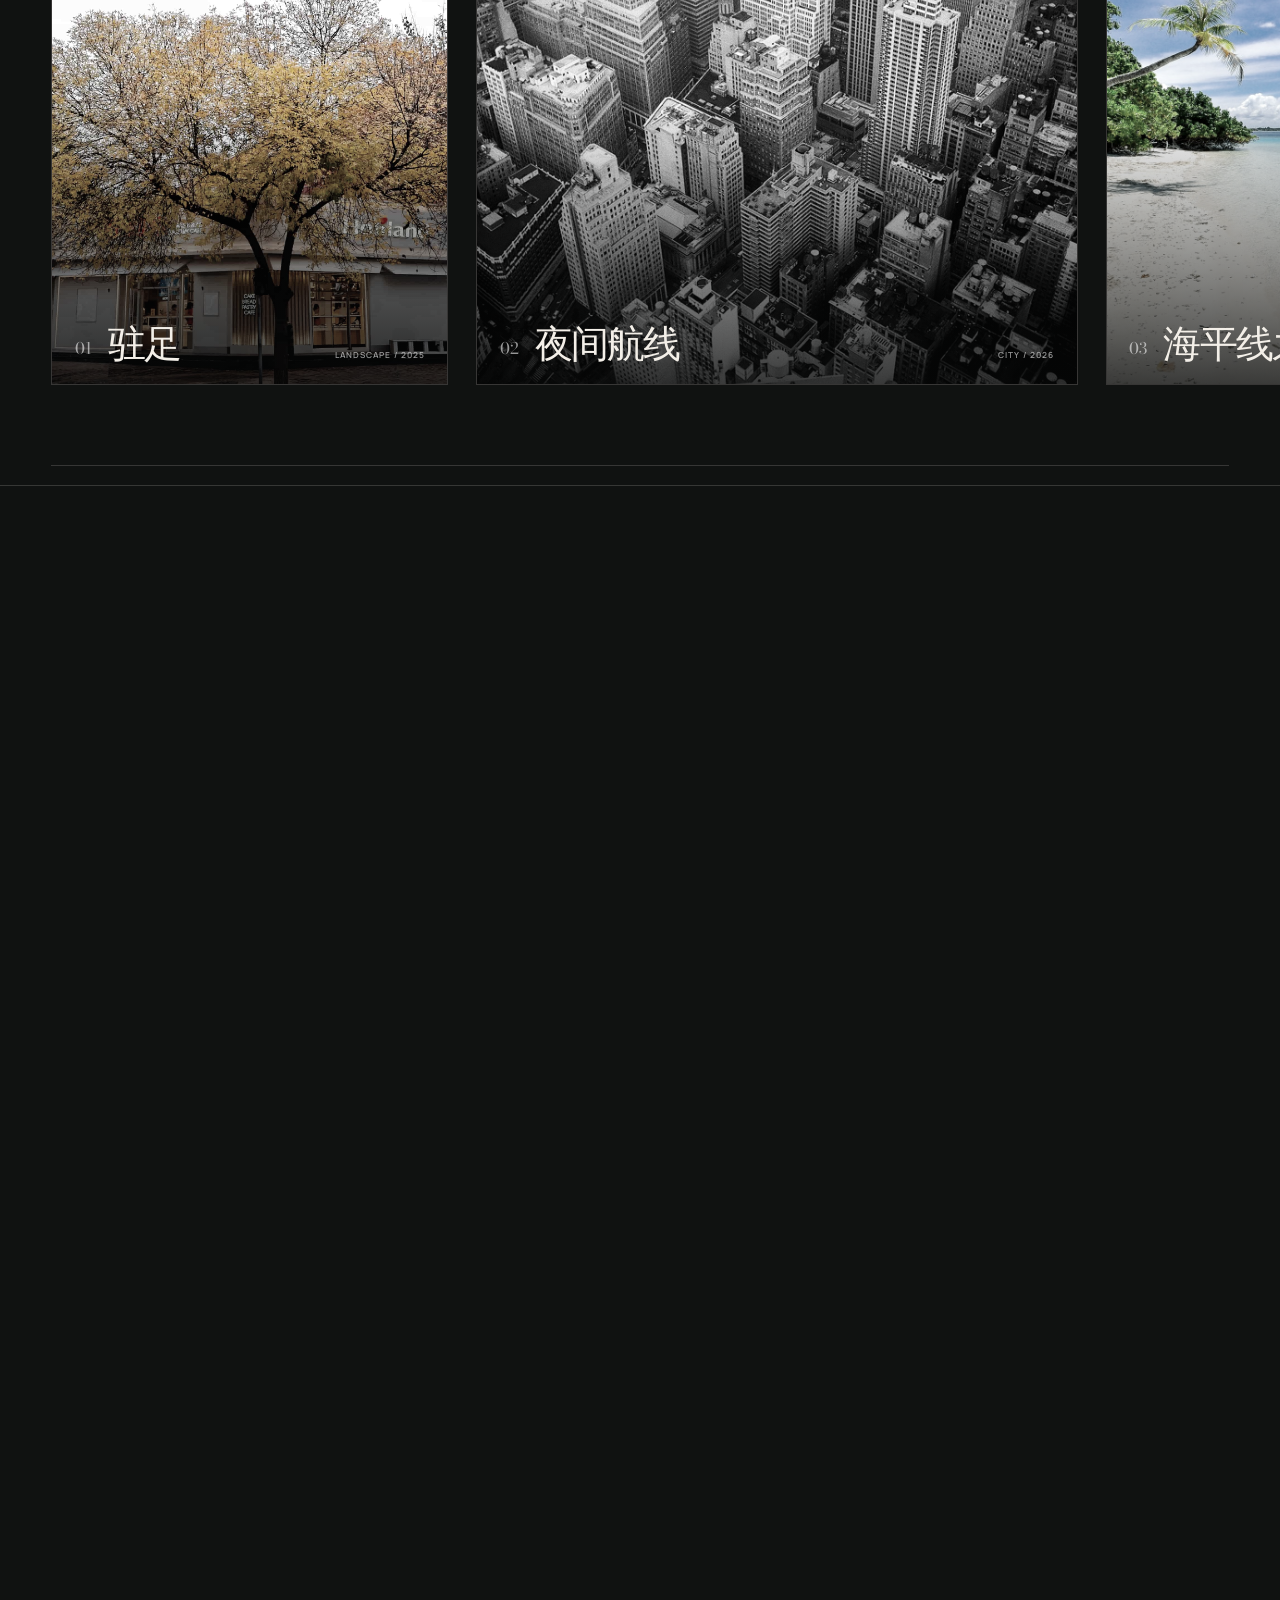
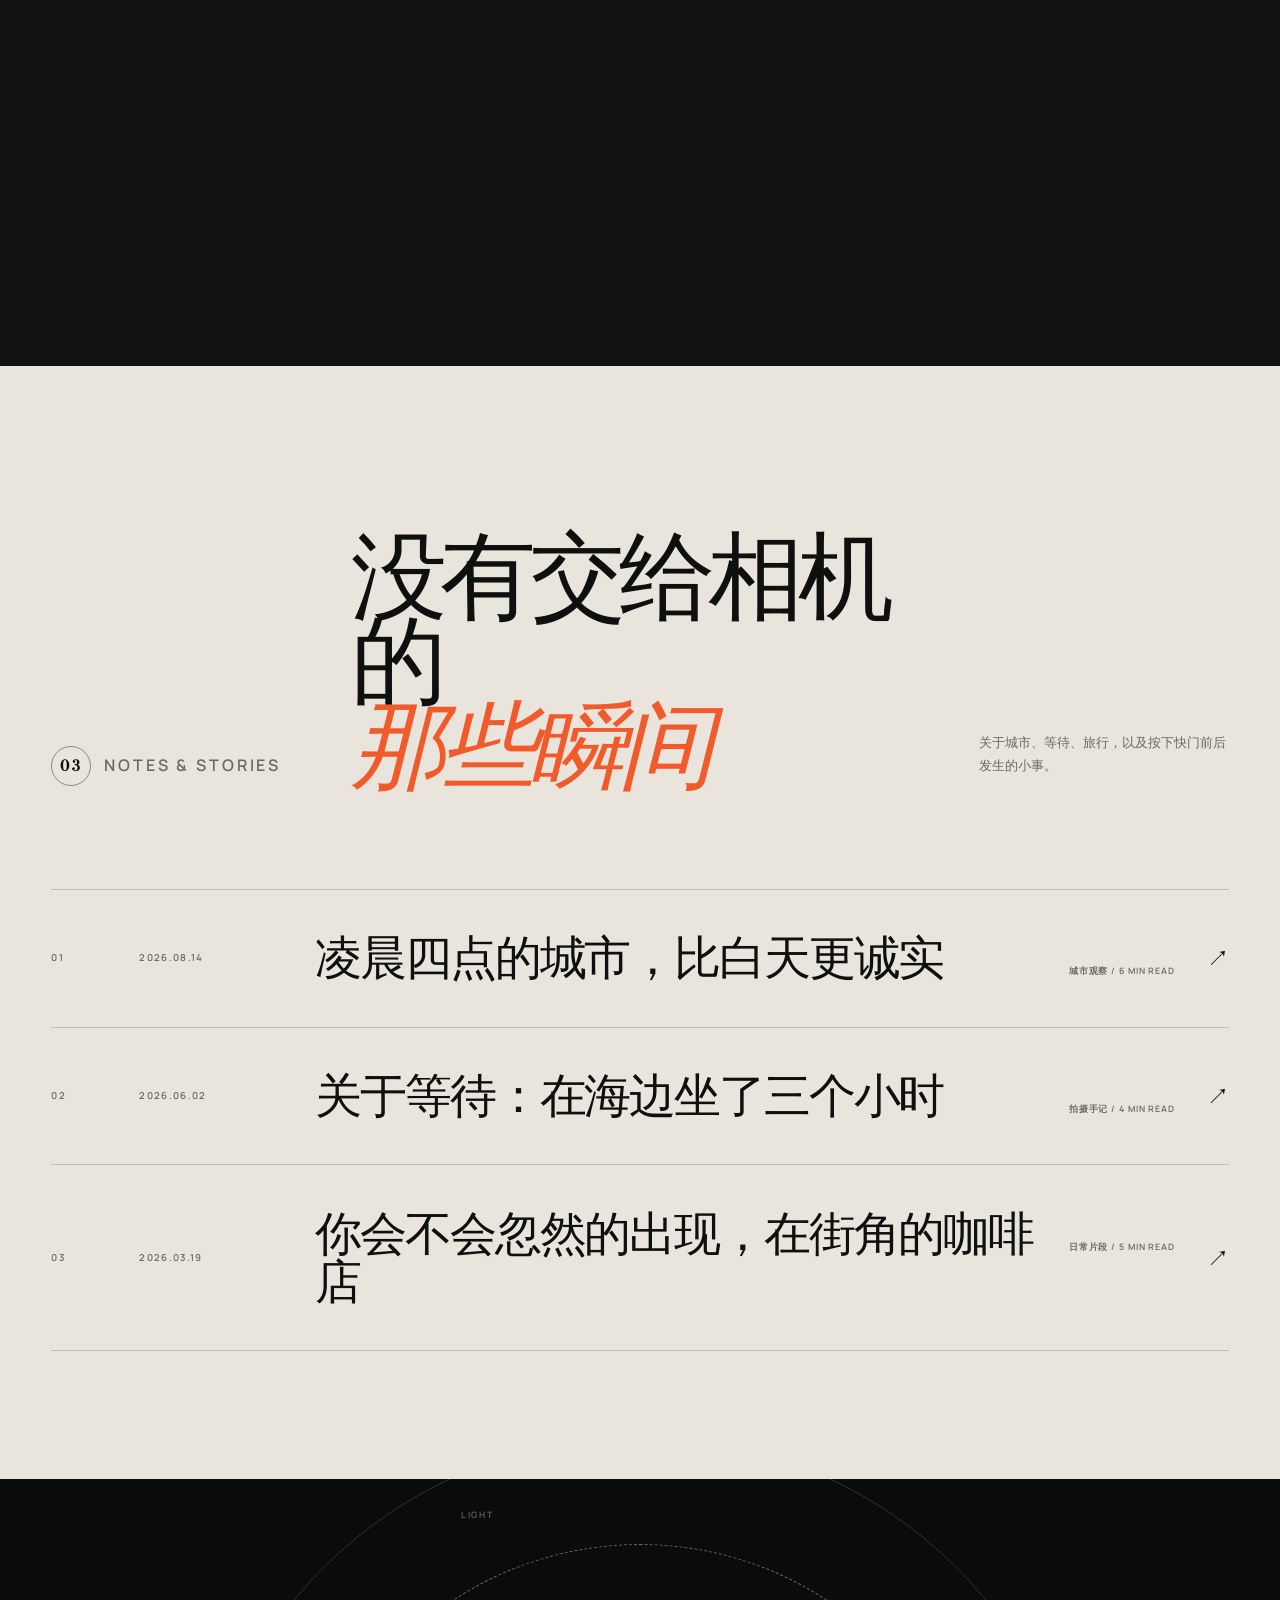
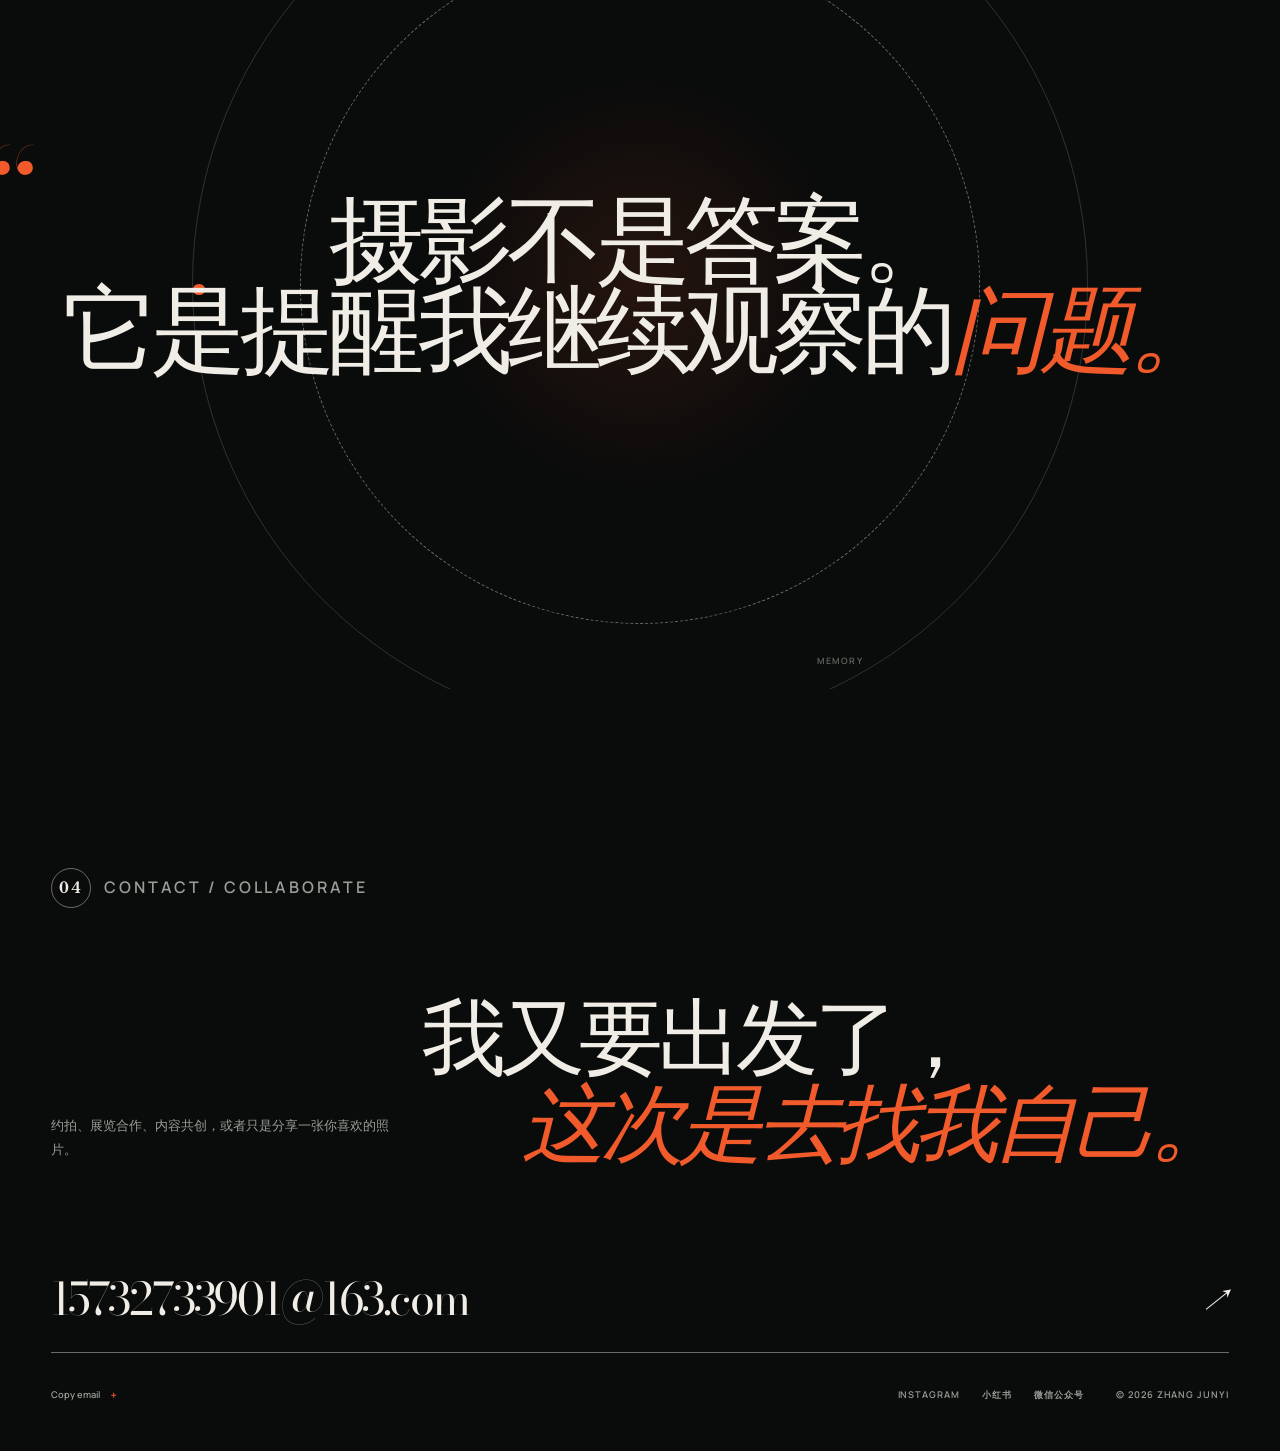
==== commit 2436bbfe: "更正" ====
--- a/index.html
+++ b/index.html
@@ -143,7 +143,7 @@
           </figure>
           <figure class="archive-item" aria-label="查看作品归档：等待">
             <span class="archive-image"><img src="assets/photos/photo-10.jpg" alt="等待" width="1800" height="1200" loading="lazy"></span>
-            <span class="archive-caption"><strong>10</strong><small>Night / 2024</small></span>
+            <span class="archive-caption"><strong>07</strong><small>Night / 2024</small></span>
           </figure>
           <a class="archive-more" href="archive.html" aria-label="查看全部照片">
             <span class="archive-more-ring" aria-hidden="true"></span>
--- a/styles.css
+++ b/styles.css
@@ -688,7 +688,7 @@
   align-items: center;
   gap: 0.8rem;
   color: var(--muted);
-  font-size: 0.55rem;
+  font-size: 1rem;
   font-weight: 600;
   letter-spacing: 0.18em;
   text-transform: uppercase;
@@ -697,13 +697,13 @@
 .section-index span:first-child {
   display: grid;
   place-items: center;
-  width: 1.7rem;
-  height: 1.7rem;
+  width: 2.5rem;
+  height: 2.5rem;
   border: 1px solid var(--line-strong);
   border-radius: 50%;
   color: var(--text);
   font-family: var(--font-display);
-  font-size: 0.72rem;
+  font-size: 0.92rem;
 }
 
 .manifesto {
@@ -1342,7 +1342,7 @@
   padding-bottom: 1rem;
   border-bottom: 1px solid var(--line-strong);
   font-family: var(--font-display);
-  font-size: clamp(1.8rem, 5vw, 5.6rem);
+  font-size: clamp(1.3rem, 3.5vw, 3.6rem);
   letter-spacing: -0.05em;
   transition: color 0.3s ease, border-color 0.3s ease;
 }
@@ -2197,7 +2197,7 @@
 
   .contact-mail {
     align-items: flex-end;
-    font-size: clamp(1.35rem, 7vw, 2.1rem);
+    font-size: clamp(1rem, 5vw, 1.5rem);
   }
 
   .contact-bottom {
